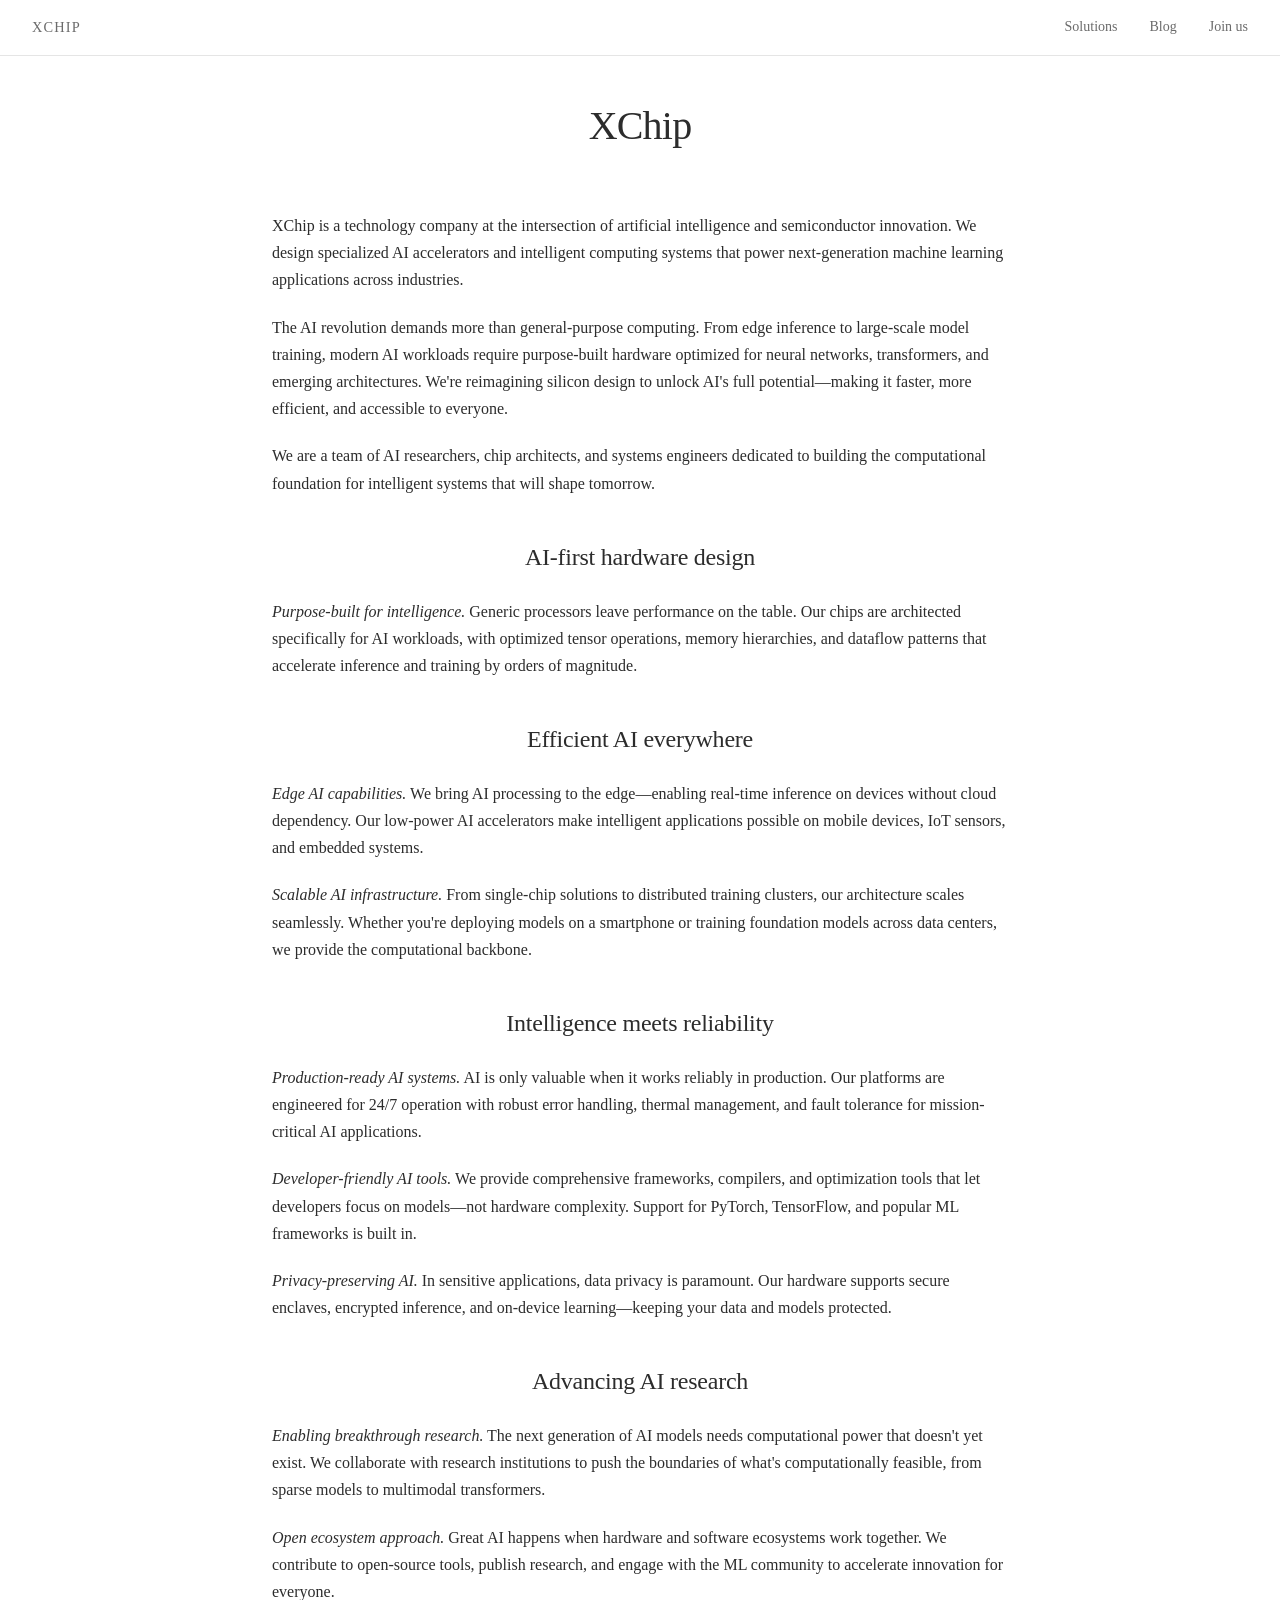
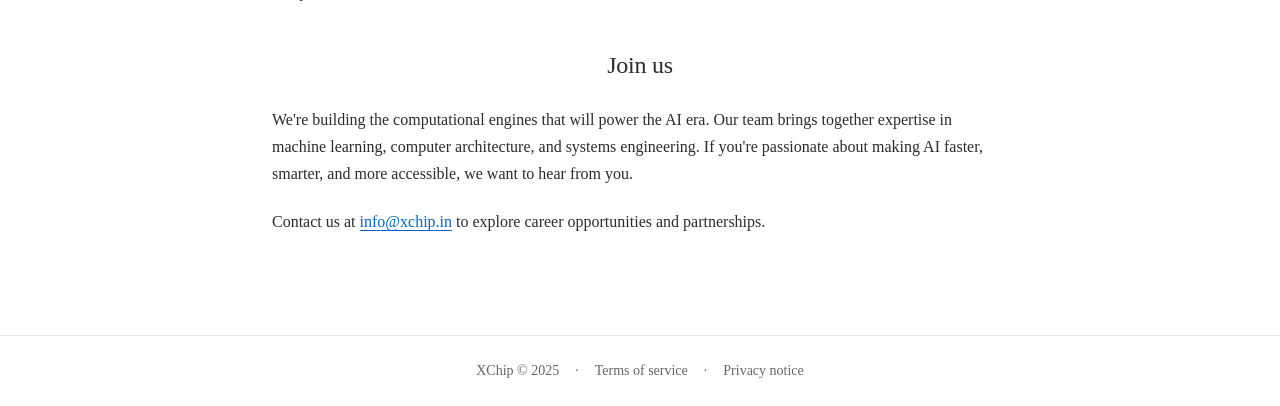
==== index.html @ 3e576efd "Updates" ====
<!DOCTYPE html><html lang="en" class="__variable_f367f3"><head><meta charSet="utf-8"/><meta name="viewport" content="width=device-width, initial-scale=1"/><link rel="preload" href="/_next/static/media/e4af272ccee01ff0-s.p.woff2" as="font" crossorigin="" type="font/woff2"/><link rel="stylesheet" href="/_next/static/css/0169ab15ce0c2f09.css" data-precedence="next"/><link rel="preload" as="script" fetchPriority="low" href="/_next/static/chunks/webpack-8b60b11d1abf1f64.js"/><script src="/_next/static/chunks/4bd1b696-d7266ff7e407fd8a.js" async=""></script><script src="/_next/static/chunks/517-1beb6971a9a32ac1.js" async=""></script><script src="/_next/static/chunks/main-app-de14f7221e1ef177.js" async=""></script><script src="/_next/static/chunks/396-d5df8aa06927ea95.js" async=""></script><script src="/_next/static/chunks/app/page-880019935201020e.js" async=""></script><meta name="next-size-adjust"/><title>XChip - Intelligent Solutions for Tomorrow</title><meta name="description" content="XChip is an artificial intelligence research and product company building intelligent solutions for tomorrow&#x27;s challenges."/><script src="/_next/static/chunks/polyfills-42372ed130431b0a.js" noModule=""></script></head><body class="__className_f367f3"><div id="wrapper"><header id="header"><div id="site-header" class="site-header"><div class="navbar-logo navbar-logo-home"><a href="/">XChip</a></div><div class="nav-group"><nav class="top-nav"><a href="/solutions">Solutions</a><a href="/blog">Blog</a><a href="/#join-us">Join us</a></nav><button id="menu-toggle" class="hamburger" aria-label="Open menu" aria-expanded="false" aria-controls="mobile-menu" type="button"><span></span><span></span><span></span></button></div></div><div id="mobile-menu" class="mobile-menu-overlay" aria-hidden="true" style="display:none"><div class="mobile-menu-header">XChip</div><button class="mobile-menu-close" aria-label="Close menu">✕</button><nav class="mobile-menu-nav" role="navigation" aria-label="Mobile"><a href="/">Home</a><a href="/solutions">Solutions</a><a href="/blog">Blog</a><a href="/#join-us">Join us</a></nav></div><div role="banner" class="logo-container"><a class="logo" href="/">XChip</a></div></header><main id="main" class="index content"><article class="content"><p>XChip is a technology company at the intersection of artificial intelligence and semiconductor innovation. We design specialized AI accelerators and intelligent computing systems that power next-generation machine learning applications across industries.</p><p>The AI revolution demands more than general-purpose computing. From edge inference to large-scale model training, modern AI workloads require purpose-built hardware optimized for neural networks, transformers, and emerging architectures. We&#x27;re reimagining silicon design to unlock AI&#x27;s full potential—making it faster, more efficient, and accessible to everyone.</p><p>We are a team of AI researchers, chip architects, and systems engineers dedicated to building the computational foundation for intelligent systems that will shape tomorrow.</p><h2 style="text-align:center">AI-first hardware design</h2><p><em>Purpose-built for intelligence.</em> Generic processors leave performance on the table. Our chips are architected specifically for AI workloads, with optimized tensor operations, memory hierarchies, and dataflow patterns that accelerate inference and training by orders of magnitude.</p><h2 style="text-align:center">Efficient AI everywhere</h2><p><em>Edge AI capabilities.</em> We bring AI processing to the edge—enabling real-time inference on devices without cloud dependency. Our low-power AI accelerators make intelligent applications possible on mobile devices, IoT sensors, and embedded systems.</p><p><em>Scalable AI infrastructure.</em> From single-chip solutions to distributed training clusters, our architecture scales seamlessly. Whether you&#x27;re deploying models on a smartphone or training foundation models across data centers, we provide the computational backbone.</p><h2 style="text-align:center">Intelligence meets reliability</h2><p><em>Production-ready AI systems.</em> AI is only valuable when it works reliably in production. Our platforms are engineered for 24/7 operation with robust error handling, thermal management, and fault tolerance for mission-critical AI applications.</p><p><em>Developer-friendly AI tools.</em> We provide comprehensive frameworks, compilers, and optimization tools that let developers focus on models—not hardware complexity. Support for PyTorch, TensorFlow, and popular ML frameworks is built in.</p><p><em>Privacy-preserving AI.</em> In sensitive applications, data privacy is paramount. Our hardware supports secure enclaves, encrypted inference, and on-device learning—keeping your data and models protected.</p><h2 style="text-align:center">Advancing AI research</h2><p><em>Enabling breakthrough research.</em> The next generation of AI models needs computational power that doesn&#x27;t yet exist. We collaborate with research institutions to push the boundaries of what&#x27;s computationally feasible, from sparse models to multimodal transformers.</p><p><em>Open ecosystem approach.</em> Great AI happens when hardware and software ecosystems work together. We contribute to open-source tools, publish research, and engage with the ML community to accelerate innovation for everyone.</p><h2 id="join-us" style="text-align:center">Join us</h2><p>We&#x27;re building the computational engines that will power the AI era. Our team brings together expertise in machine learning, computer architecture, and systems engineering. If you&#x27;re passionate about making AI faster, smarter, and more accessible, we want to hear from you.</p><p>Contact us at <a href="mailto:info@xchip.in">info@xchip.in</a> to explore career opportunities and partnerships.</p></article></main><footer id="footer"><div><span><a href="/">XChip</a> © 2025</span><span class="footer-separator" id="first-footer-separator">·</span><span><a href="/legal/terms">Terms of service</a></span><span class="footer-separator">·</span><span><a href="/legal/privacy">Privacy notice</a></span></div></footer></div><script src="/_next/static/chunks/webpack-8b60b11d1abf1f64.js" async=""></script><script>(self.__next_f=self.__next_f||[]).push([0])</script><script>self.__next_f.push([1,"3:\"$Sreact.fragment\"\n4:I[5244,[],\"\"]\n5:I[3866,[],\"\"]\n6:I[4719,[\"396\",\"static/chunks/396-d5df8aa06927ea95.js\",\"974\",\"static/chunks/app/page-880019935201020e.js\"],\"default\"]\n7:I[4839,[\"396\",\"static/chunks/396-d5df8aa06927ea95.js\",\"974\",\"static/chunks/app/page-880019935201020e.js\"],\"\"]\n8:I[6213,[],\"OutletBoundary\"]\na:I[6213,[],\"MetadataBoundary\"]\nc:I[6213,[],\"ViewportBoundary\"]\ne:I[4835,[],\"\"]\n1:HL[\"/_next/static/media/e4af272ccee01ff0-s.p.woff2\",\"font\",{\"crossOrigin\":\"\",\"type\":\"font/woff2\"}]\n2:HL[\"/_next/static/css/0169ab15ce0c2f09.css\",\"style\"]\n"])</script><script>self.__next_f.push([1,"0:{\"P\":null,\"b\":\"wY4yc4lm5beg7eEu3Srgb\",\"p\":\"\",\"c\":[\"\",\"\"],\"i\":false,\"f\":[[[\"\",{\"children\":[\"__PAGE__\",{}]},\"$undefined\",\"$undefined\",true],[\"\",[\"$\",\"$3\",\"c\",{\"children\":[[[\"$\",\"link\",\"0\",{\"rel\":\"stylesheet\",\"href\":\"/_next/static/css/0169ab15ce0c2f09.css\",\"precedence\":\"next\",\"crossOrigin\":\"$undefined\",\"nonce\":\"$undefined\"}]],[\"$\",\"html\",null,{\"lang\":\"en\",\"className\":\"__variable_f367f3\",\"children\":[\"$\",\"body\",null,{\"className\":\"__className_f367f3\",\"children\":[\"$\",\"$L4\",null,{\"parallelRouterKey\":\"children\",\"segmentPath\":[\"children\"],\"error\":\"$undefined\",\"errorStyles\":\"$undefined\",\"errorScripts\":\"$undefined\",\"template\":[\"$\",\"$L5\",null,{}],\"templateStyles\":\"$undefined\",\"templateScripts\":\"$undefined\",\"notFound\":[[\"$\",\"title\",null,{\"children\":\"404: This page could not be found.\"}],[\"$\",\"div\",null,{\"style\":{\"fontFamily\":\"system-ui,\\\"Segoe UI\\\",Roboto,Helvetica,Arial,sans-serif,\\\"Apple Color Emoji\\\",\\\"Segoe UI Emoji\\\"\",\"height\":\"100vh\",\"textAlign\":\"center\",\"display\":\"flex\",\"flexDirection\":\"column\",\"alignItems\":\"center\",\"justifyContent\":\"center\"},\"children\":[\"$\",\"div\",null,{\"children\":[[\"$\",\"style\",null,{\"dangerouslySetInnerHTML\":{\"__html\":\"body{color:#000;background:#fff;margin:0}.next-error-h1{border-right:1px solid rgba(0,0,0,.3)}@media (prefers-color-scheme:dark){body{color:#fff;background:#000}.next-error-h1{border-right:1px solid rgba(255,255,255,.3)}}\"}}],[\"$\",\"h1\",null,{\"className\":\"next-error-h1\",\"style\":{\"display\":\"inline-block\",\"margin\":\"0 20px 0 0\",\"padding\":\"0 23px 0 0\",\"fontSize\":24,\"fontWeight\":500,\"verticalAlign\":\"top\",\"lineHeight\":\"49px\"},\"children\":\"404\"}],[\"$\",\"div\",null,{\"style\":{\"display\":\"inline-block\"},\"children\":[\"$\",\"h2\",null,{\"style\":{\"fontSize\":14,\"fontWeight\":400,\"lineHeight\":\"49px\",\"margin\":0},\"children\":\"This page could not be found.\"}]}]]}]}]],\"notFoundStyles\":[]}]}]}]]}],{\"children\":[\"__PAGE__\",[\"$\",\"$3\",\"c\",{\"children\":[[\"$\",\"div\",null,{\"id\":\"wrapper\",\"children\":[[\"$\",\"$L6\",null,{}],[\"$\",\"main\",null,{\"id\":\"main\",\"className\":\"index content\",\"children\":[\"$\",\"article\",null,{\"className\":\"content\",\"children\":[[\"$\",\"p\",null,{\"children\":\"XChip is a technology company at the intersection of artificial intelligence and semiconductor innovation. We design specialized AI accelerators and intelligent computing systems that power next-generation machine learning applications across industries.\"}],[\"$\",\"p\",null,{\"children\":\"The AI revolution demands more than general-purpose computing. From edge inference to large-scale model training, modern AI workloads require purpose-built hardware optimized for neural networks, transformers, and emerging architectures. We're reimagining silicon design to unlock AI's full potential—making it faster, more efficient, and accessible to everyone.\"}],[\"$\",\"p\",null,{\"children\":\"We are a team of AI researchers, chip architects, and systems engineers dedicated to building the computational foundation for intelligent systems that will shape tomorrow.\"}],[\"$\",\"h2\",null,{\"style\":{\"textAlign\":\"center\"},\"children\":\"AI-first hardware design\"}],[\"$\",\"p\",null,{\"children\":[[\"$\",\"em\",null,{\"children\":\"Purpose-built for intelligence.\"}],\" Generic processors leave performance on the table. Our chips are architected specifically for AI workloads, with optimized tensor operations, memory hierarchies, and dataflow patterns that accelerate inference and training by orders of magnitude.\"]}],[\"$\",\"h2\",null,{\"style\":{\"textAlign\":\"center\"},\"children\":\"Efficient AI everywhere\"}],[\"$\",\"p\",null,{\"children\":[[\"$\",\"em\",null,{\"children\":\"Edge AI capabilities.\"}],\" We bring AI processing to the edge—enabling real-time inference on devices without cloud dependency. Our low-power AI accelerators make intelligent applications possible on mobile devices, IoT sensors, and embedded systems.\"]}],[\"$\",\"p\",null,{\"children\":[[\"$\",\"em\",null,{\"children\":\"Scalable AI infrastructure.\"}],\" From single-chip solutions to distributed training clusters, our architecture scales seamlessly. Whether you're deploying models on a smartphone or training foundation models across data centers, we provide the computational backbone.\"]}],[\"$\",\"h2\",null,{\"style\":{\"textAlign\":\"center\"},\"children\":\"Intelligence meets reliability\"}],[\"$\",\"p\",null,{\"children\":[[\"$\",\"em\",null,{\"children\":\"Production-ready AI systems.\"}],\" AI is only valuable when it works reliably in production. Our platforms are engineered for 24/7 operation with robust error handling, thermal management, and fault tolerance for mission-critical AI applications.\"]}],[\"$\",\"p\",null,{\"children\":[[\"$\",\"em\",null,{\"children\":\"Developer-friendly AI tools.\"}],\" We provide comprehensive frameworks, compilers, and optimization tools that let developers focus on models—not hardware complexity. Support for PyTorch, TensorFlow, and popular ML frameworks is built in.\"]}],[\"$\",\"p\",null,{\"children\":[[\"$\",\"em\",null,{\"children\":\"Privacy-preserving AI.\"}],\" In sensitive applications, data privacy is paramount. Our hardware supports secure enclaves, encrypted inference, and on-device learning—keeping your data and models protected.\"]}],[\"$\",\"h2\",null,{\"style\":{\"textAlign\":\"center\"},\"children\":\"Advancing AI research\"}],[\"$\",\"p\",null,{\"children\":[[\"$\",\"em\",null,{\"children\":\"Enabling breakthrough research.\"}],\" The next generation of AI models needs computational power that doesn't yet exist. We collaborate with research institutions to push the boundaries of what's computationally feasible, from sparse models to multimodal transformers.\"]}],[\"$\",\"p\",null,{\"children\":[[\"$\",\"em\",null,{\"children\":\"Open ecosystem approach.\"}],\" Great AI happens when hardware and software ecosystems work together. We contribute to open-source tools, publish research, and engage with the ML community to accelerate innovation for everyone.\"]}],[\"$\",\"h2\",null,{\"id\":\"join-us\",\"style\":{\"textAlign\":\"center\"},\"children\":\"Join us\"}],[\"$\",\"p\",null,{\"children\":\"We're building the computational engines that will power the AI era. Our team brings together expertise in machine learning, computer architecture, and systems engineering. If you're passionate about making AI faster, smarter, and more accessible, we want to hear from you.\"}],[\"$\",\"p\",null,{\"children\":[\"Contact us at \",[\"$\",\"a\",null,{\"href\":\"mailto:info@xchip.in\",\"children\":\"info@xchip.in\"}],\" to explore career opportunities and partnerships.\"]}]]}]}],[\"$\",\"footer\",null,{\"id\":\"footer\",\"children\":[\"$\",\"div\",null,{\"children\":[[\"$\",\"span\",null,{\"children\":[[\"$\",\"$L7\",null,{\"href\":\"/\",\"children\":\"XChip\"}],\" © 2025\"]}],[\"$\",\"span\",null,{\"className\":\"footer-separator\",\"id\":\"first-footer-separator\",\"children\":\"·\"}],[\"$\",\"span\",null,{\"children\":[\"$\",\"$L7\",null,{\"href\":\"/legal/terms\",\"children\":\"Terms of service\"}]}],[\"$\",\"span\",null,{\"className\":\"footer-separator\",\"children\":\"·\"}],[\"$\",\"span\",null,{\"children\":[\"$\",\"$L7\",null,{\"href\":\"/legal/privacy\",\"children\":\"Privacy notice\"}]}]]}]}]]}],null,[\"$\",\"$L8\",null,{\"children\":\"$L9\"}]]}],{},null]},null],[\"$\",\"$3\",\"h\",{\"children\":[null,[\"$\",\"$3\",\"U3rpVERUXqG5TT6wYBhMp\",{\"children\":[[\"$\",\"$La\",null,{\"children\":\"$Lb\"}],[\"$\",\"$Lc\",null,{\"children\":\"$Ld\"}],[\"$\",\"meta\",null,{\"name\":\"next-size-adjust\"}]]}]]}]]],\"m\":\"$undefined\",\"G\":[\"$e\",\"$undefined\"],\"s\":false,\"S\":true}\n"])</script><script>self.__next_f.push([1,"d:[[\"$\",\"meta\",\"0\",{\"name\":\"viewport\",\"content\":\"width=device-width, initial-scale=1\"}]]\nb:[[\"$\",\"meta\",\"0\",{\"charSet\":\"utf-8\"}],[\"$\",\"title\",\"1\",{\"children\":\"XChip - Intelligent Solutions for Tomorrow\"}],[\"$\",\"meta\",\"2\",{\"name\":\"description\",\"content\":\"XChip is an artificial intelligence research and product company building intelligent solutions for tomorrow's challenges.\"}]]\n"])</script><script>self.__next_f.push([1,"9:null\n"])</script></body></html>
---- _next/static/css/0169ab15ce0c2f09.css ----
@font-face{font-family:Inter;font-style:normal;font-weight:100 900;font-display:swap;src:url(/_next/static/media/ba9851c3c22cd980-s.woff2) format("woff2");unicode-range:u+0460-052f,u+1c80-1c8a,u+20b4,u+2de0-2dff,u+a640-a69f,u+fe2e-fe2f}@font-face{font-family:Inter;font-style:normal;font-weight:100 900;font-display:swap;src:url(/_next/static/media/21350d82a1f187e9-s.woff2) format("woff2");unicode-range:u+0301,u+0400-045f,u+0490-0491,u+04b0-04b1,u+2116}@font-face{font-family:Inter;font-style:normal;font-weight:100 900;font-display:swap;src:url(/_next/static/media/c5fe6dc8356a8c31-s.woff2) format("woff2");unicode-range:u+1f??}@font-face{font-family:Inter;font-style:normal;font-weight:100 900;font-display:swap;src:url(/_next/static/media/19cfc7226ec3afaa-s.woff2) format("woff2");unicode-range:u+0370-0377,u+037a-037f,u+0384-038a,u+038c,u+038e-03a1,u+03a3-03ff}@font-face{font-family:Inter;font-style:normal;font-weight:100 900;font-display:swap;src:url(/_next/static/media/df0a9ae256c0569c-s.woff2) format("woff2");unicode-range:u+0102-0103,u+0110-0111,u+0128-0129,u+0168-0169,u+01a0-01a1,u+01af-01b0,u+0300-0301,u+0303-0304,u+0308-0309,u+0323,u+0329,u+1ea0-1ef9,u+20ab}@font-face{font-family:Inter;font-style:normal;font-weight:100 900;font-display:swap;src:url(/_next/static/media/8e9860b6e62d6359-s.woff2) format("woff2");unicode-range:u+0100-02ba,u+02bd-02c5,u+02c7-02cc,u+02ce-02d7,u+02dd-02ff,u+0304,u+0308,u+0329,u+1d00-1dbf,u+1e00-1e9f,u+1ef2-1eff,u+2020,u+20a0-20ab,u+20ad-20c0,u+2113,u+2c60-2c7f,u+a720-a7ff}@font-face{font-family:Inter;font-style:normal;font-weight:100 900;font-display:swap;src:url(/_next/static/media/e4af272ccee01ff0-s.p.woff2) format("woff2");unicode-range:u+00??,u+0131,u+0152-0153,u+02bb-02bc,u+02c6,u+02da,u+02dc,u+0304,u+0308,u+0329,u+2000-206f,u+20ac,u+2122,u+2191,u+2193,u+2212,u+2215,u+feff,u+fffd}@font-face{font-family:Inter Fallback;src:local("Arial");ascent-override:90.49%;descent-override:22.56%;line-gap-override:0.00%;size-adjust:107.06%}.__className_f367f3{font-family:Inter,Inter Fallback;font-style:normal}.__variable_f367f3{--font-inter:"Inter","Inter Fallback"}*{box-sizing:border-box;margin:0;padding:0}nextjs-portal{display:none}html{font-size:16px;-webkit-font-smoothing:antialiased;-moz-osx-font-smoothing:grayscale}body{font-family:-apple-system,BlinkMacSystemFont,Inter,Segoe UI,Roboto,Helvetica Neue,sans-serif;line-height:1.6;color:#2c2c2c;background-color:#fff;font-weight:400}#wrapper{min-height:100vh;display:flex;flex-direction:column}#header{position:relative;z-index:100}.site-header{position:relative;display:flex;align-items:center;justify-content:space-between;padding:1rem 2rem;background-color:#fff;border-bottom:1px solid #e5e5e5;z-index:1000}.navbar-logo{font-weight:400;font-size:.9rem;letter-spacing:.08em;text-transform:uppercase}.navbar-logo a{color:#6b6b6b;text-decoration:none}.nav-group,.top-nav{display:flex;align-items:center;gap:2rem}.top-nav a{color:#6b6b6b;text-decoration:none;font-size:.875rem;transition:color .2s}.top-nav a:hover{color:#2c2c2c}.hamburger{display:none;flex-direction:column;gap:4px;background:none;border:none;cursor:pointer;padding:.5rem}.hamburger span{display:block;width:20px;height:2px;background-color:#6b6b6b;transition:all .3s}.mobile-menu-overlay{display:none;position:fixed;top:0;left:0;right:0;bottom:0;background-color:#fff;z-index:9999;overflow-y:auto}.mobile-menu-close{position:fixed;top:1rem;right:2rem;background:none;border:none;font-size:1.75rem;color:#6b6b6b;cursor:pointer;padding:0;line-height:1;transition:color .2s;z-index:10000}.mobile-menu-close:hover{color:#2c2c2c}.mobile-menu-header{position:fixed;top:1rem;left:2rem;font-size:.9rem;font-weight:400;letter-spacing:.08em;text-transform:uppercase;color:#6b6b6b;z-index:10000}.mobile-menu-nav{padding:4rem 2rem;display:flex;flex-direction:column;gap:1.5rem;align-items:center;justify-content:center;min-height:100vh}.mobile-menu-nav a{color:#6b6b6b;text-decoration:none;font-size:1.125rem;font-weight:400;transition:color .2s}.mobile-menu-nav a:hover{color:#2c2c2c}.logo-container{padding:3rem 2rem 2rem;text-align:center}.logo{font-size:2.5rem;font-weight:300;color:#2c2c2c;text-decoration:none;line-height:1.1;display:inline-block;letter-spacing:-.02em}#main{flex:1 1;max-width:800px;margin:0 auto;padding:2rem;width:100%}.content{font-size:1rem;line-height:1.7}.content h2,.content p{margin-bottom:1.25rem}.content h2{margin-top:2.5rem;font-size:1.5rem;font-weight:400;color:#2c2c2c;letter-spacing:-.01em}.content em{font-style:italic;font-weight:500}.content a{color:#06c;text-decoration:none;border-bottom:1px solid #06c;transition:opacity .2s}.content a:hover{opacity:.7}#footer{border-top:1px solid #e5e5e5;padding:1.5rem;text-align:center;margin-top:3rem}#footer div{display:flex;justify-content:center;align-items:center;flex-wrap:wrap;gap:.5rem;font-size:.875rem;color:#666}#footer a{color:#666;text-decoration:none;transition:color .2s}#footer a:hover{color:#2c2c2c}.footer-separator{margin:0 .5rem}.list{max-width:900px}.blog-page-title{font-size:2.5rem;font-weight:300;margin-bottom:1rem;color:#2c2c2c;letter-spacing:-.02em}.post-group{margin-top:3rem}.post-group ul{list-style:none;padding:0;margin:0}.post-group li{border-bottom:1px solid #e5e5e5}.post-item-link{display:flex;align-items:center;gap:2rem;padding:1.5rem 0;text-decoration:none;color:#2c2c2c;transition:opacity .2s}.post-item-link:hover{opacity:.6}.desktop-time{font-size:.875rem;color:#6b6b6b;min-width:80px;flex-shrink:0}.mobile-time{display:none}.post-info{flex:1 1}.post-title{font-size:1.25rem;font-weight:500;margin-bottom:.5rem;color:#2c2c2c}.author-date-wrapper{display:flex;align-items:center;gap:1rem}.author{font-size:.875rem;color:#6b6b6b}.blog-post h1{font-size:2.5rem;font-weight:300;margin-bottom:1rem;color:#2c2c2c;letter-spacing:-.02em}.post-meta{display:flex;align-items:center;gap:.5rem;margin-bottom:2rem;font-size:.875rem}.post-meta,.post-meta .separator{color:#6b6b6b}.post-content{margin-top:2rem}.page-title{font-size:2.5rem;font-weight:300;margin-bottom:1rem;color:#2c2c2c;letter-spacing:-.02em}.page-subtitle{font-size:1.125rem;color:#6b6b6b;margin-bottom:2rem}.content ul{margin:1rem 0 2rem 1.5rem;line-height:1.8}.content li{margin-bottom:.5rem;color:#2c2c2c}.content h3{font-size:1.25rem;font-weight:500;margin-bottom:.75rem;color:#2c2c2c}@media (max-width:768px){.top-nav{display:none}.hamburger{display:flex}.logo{font-size:2rem}.logo-container{padding:2.5rem 1.5rem 1.5rem}#main{padding:1.5rem}.content{font-size:.95rem}.content h2{font-size:1.35rem;margin-top:2rem}#footer div{flex-direction:column;gap:.75rem}.footer-separator{display:none}.blog-page-title{font-size:2rem}.post-item-link{flex-direction:column;align-items:flex-start;gap:.75rem}.desktop-time{display:none}.mobile-time{display:block;font-size:.875rem;color:#6b6b6b}.post-title{font-size:1.125rem}.author-date-wrapper{flex-direction:column;align-items:flex-start;gap:.25rem}}@media (max-width:480px){.site-header{padding:1rem 1.5rem}.navbar-spacer{display:none}.logo{font-size:1.5rem}}
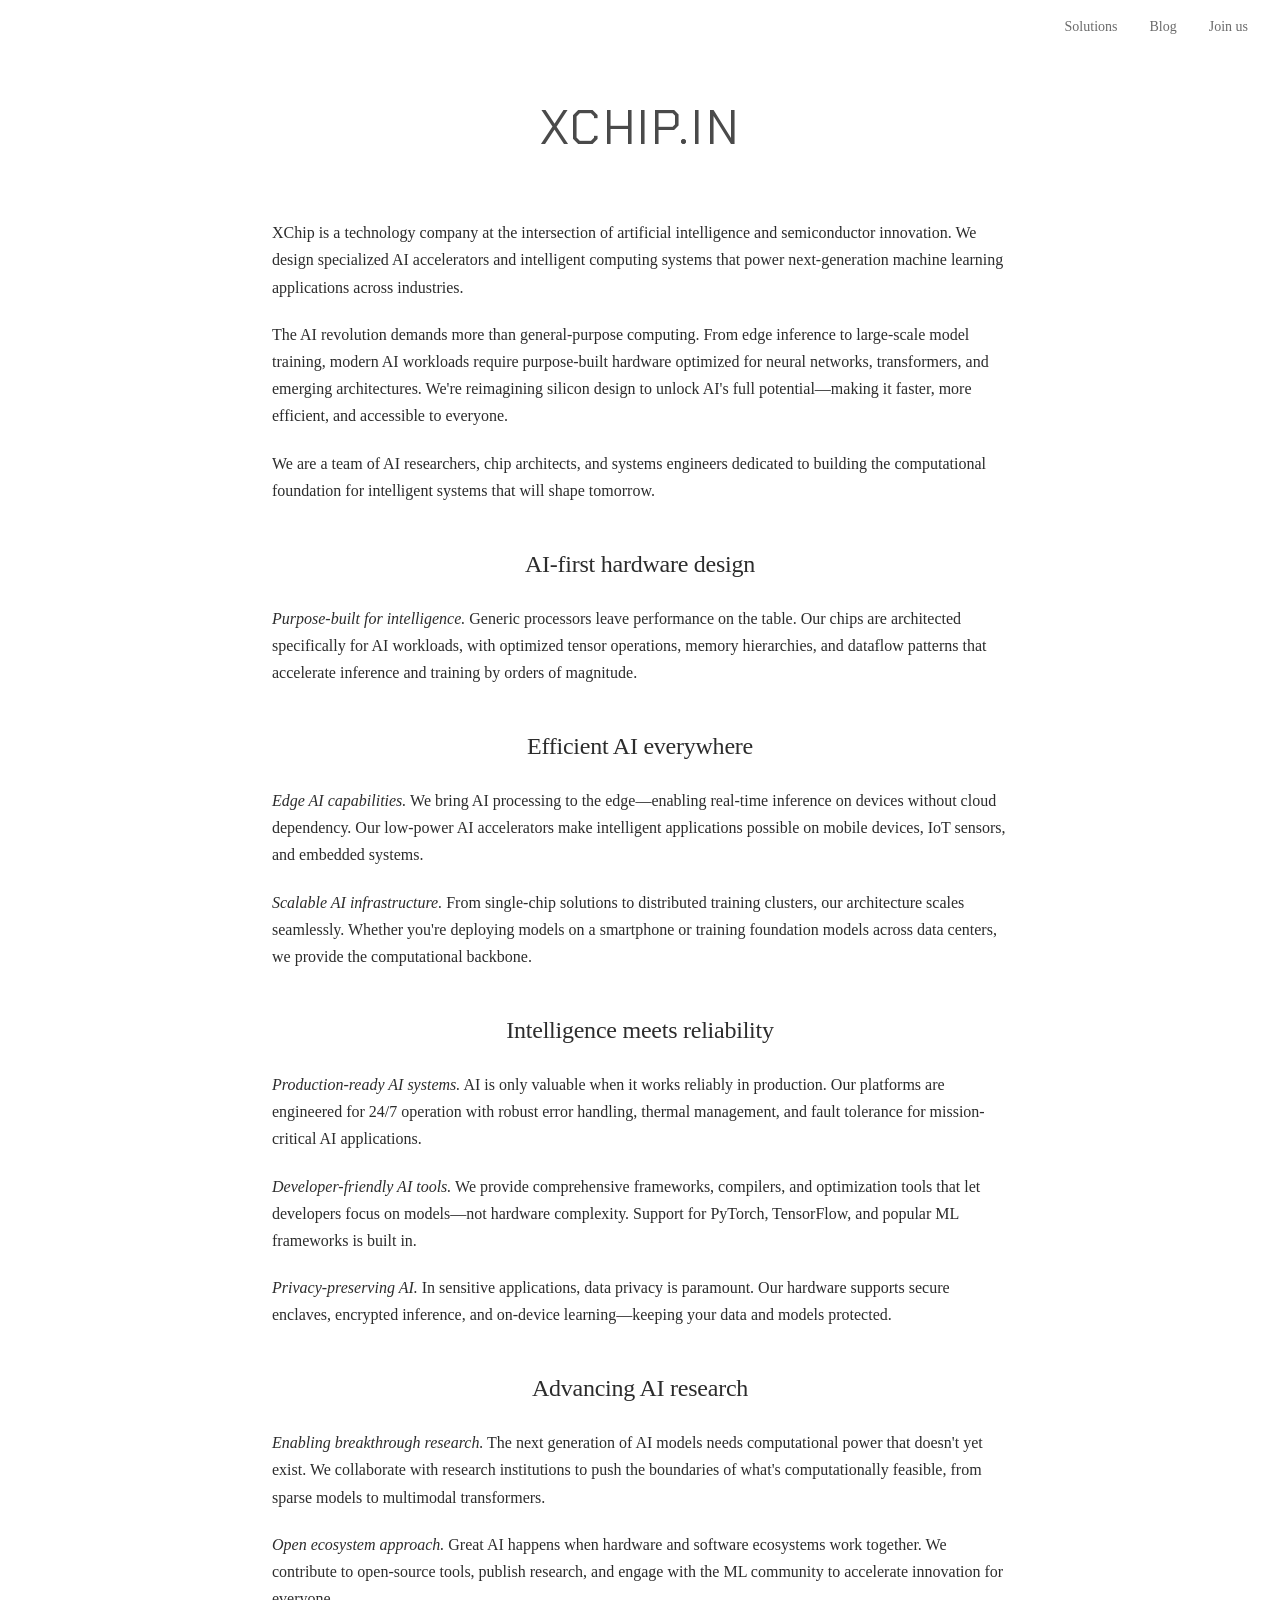
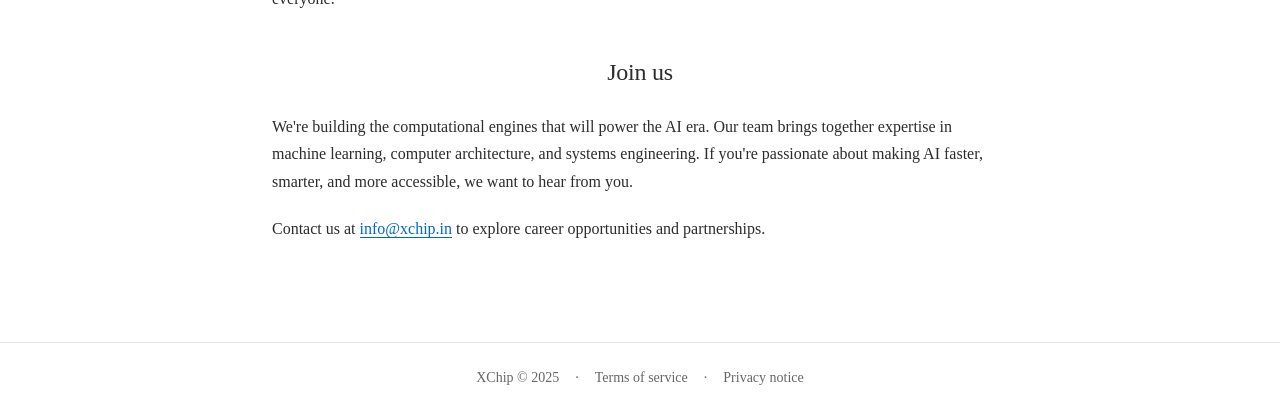
==== commit f96053c7: "Updates" ====
--- a/index.html
+++ b/index.html
@@ -1 +1 @@
-<!DOCTYPE html><html lang="en" class="__variable_f367f3"><head><meta charSet="utf-8"/><meta name="viewport" content="width=device-width, initial-scale=1"/><link rel="preload" href="/_next/static/media/e4af272ccee01ff0-s.p.woff2" as="font" crossorigin="" type="font/woff2"/><link rel="stylesheet" href="/_next/static/css/0169ab15ce0c2f09.css" data-precedence="next"/><link rel="preload" as="script" fetchPriority="low" href="/_next/static/chunks/webpack-8b60b11d1abf1f64.js"/><script src="/_next/static/chunks/4bd1b696-d7266ff7e407fd8a.js" async=""></script><script src="/_next/static/chunks/517-1beb6971a9a32ac1.js" async=""></script><script src="/_next/static/chunks/main-app-de14f7221e1ef177.js" async=""></script><script src="/_next/static/chunks/396-d5df8aa06927ea95.js" async=""></script><script src="/_next/static/chunks/app/page-880019935201020e.js" async=""></script><meta name="next-size-adjust"/><title>XChip - Intelligent Solutions for Tomorrow</title><meta name="description" content="XChip is an artificial intelligence research and product company building intelligent solutions for tomorrow&#x27;s challenges."/><script src="/_next/static/chunks/polyfills-42372ed130431b0a.js" noModule=""></script></head><body class="__className_f367f3"><div id="wrapper"><header id="header"><div id="site-header" class="site-header"><div class="navbar-logo navbar-logo-home"><a href="/">XChip</a></div><div class="nav-group"><nav class="top-nav"><a href="/solutions">Solutions</a><a href="/blog">Blog</a><a href="/#join-us">Join us</a></nav><button id="menu-toggle" class="hamburger" aria-label="Open menu" aria-expanded="false" aria-controls="mobile-menu" type="button"><span></span><span></span><span></span></button></div></div><div id="mobile-menu" class="mobile-menu-overlay" aria-hidden="true" style="display:none"><div class="mobile-menu-header">XChip</div><button class="mobile-menu-close" aria-label="Close menu">✕</button><nav class="mobile-menu-nav" role="navigation" aria-label="Mobile"><a href="/">Home</a><a href="/solutions">Solutions</a><a href="/blog">Blog</a><a href="/#join-us">Join us</a></nav></div><div role="banner" class="logo-container"><a class="logo" href="/">XChip</a></div></header><main id="main" class="index content"><article class="content"><p>XChip is a technology company at the intersection of artificial intelligence and semiconductor innovation. We design specialized AI accelerators and intelligent computing systems that power next-generation machine learning applications across industries.</p><p>The AI revolution demands more than general-purpose computing. From edge inference to large-scale model training, modern AI workloads require purpose-built hardware optimized for neural networks, transformers, and emerging architectures. We&#x27;re reimagining silicon design to unlock AI&#x27;s full potential—making it faster, more efficient, and accessible to everyone.</p><p>We are a team of AI researchers, chip architects, and systems engineers dedicated to building the computational foundation for intelligent systems that will shape tomorrow.</p><h2 style="text-align:center">AI-first hardware design</h2><p><em>Purpose-built for intelligence.</em> Generic processors leave performance on the table. Our chips are architected specifically for AI workloads, with optimized tensor operations, memory hierarchies, and dataflow patterns that accelerate inference and training by orders of magnitude.</p><h2 style="text-align:center">Efficient AI everywhere</h2><p><em>Edge AI capabilities.</em> We bring AI processing to the edge—enabling real-time inference on devices without cloud dependency. Our low-power AI accelerators make intelligent applications possible on mobile devices, IoT sensors, and embedded systems.</p><p><em>Scalable AI infrastructure.</em> From single-chip solutions to distributed training clusters, our architecture scales seamlessly. Whether you&#x27;re deploying models on a smartphone or training foundation models across data centers, we provide the computational backbone.</p><h2 style="text-align:center">Intelligence meets reliability</h2><p><em>Production-ready AI systems.</em> AI is only valuable when it works reliably in production. Our platforms are engineered for 24/7 operation with robust error handling, thermal management, and fault tolerance for mission-critical AI applications.</p><p><em>Developer-friendly AI tools.</em> We provide comprehensive frameworks, compilers, and optimization tools that let developers focus on models—not hardware complexity. Support for PyTorch, TensorFlow, and popular ML frameworks is built in.</p><p><em>Privacy-preserving AI.</em> In sensitive applications, data privacy is paramount. Our hardware supports secure enclaves, encrypted inference, and on-device learning—keeping your data and models protected.</p><h2 style="text-align:center">Advancing AI research</h2><p><em>Enabling breakthrough research.</em> The next generation of AI models needs computational power that doesn&#x27;t yet exist. We collaborate with research institutions to push the boundaries of what&#x27;s computationally feasible, from sparse models to multimodal transformers.</p><p><em>Open ecosystem approach.</em> Great AI happens when hardware and software ecosystems work together. We contribute to open-source tools, publish research, and engage with the ML community to accelerate innovation for everyone.</p><h2 id="join-us" style="text-align:center">Join us</h2><p>We&#x27;re building the computational engines that will power the AI era. Our team brings together expertise in machine learning, computer architecture, and systems engineering. If you&#x27;re passionate about making AI faster, smarter, and more accessible, we want to hear from you.</p><p>Contact us at <a href="mailto:info@xchip.in">info@xchip.in</a> to explore career opportunities and partnerships.</p></article></main><footer id="footer"><div><span><a href="/">XChip</a> © 2025</span><span class="footer-separator" id="first-footer-separator">·</span><span><a href="/legal/terms">Terms of service</a></span><span class="footer-separator">·</span><span><a href="/legal/privacy">Privacy notice</a></span></div></footer></div><script src="/_next/static/chunks/webpack-8b60b11d1abf1f64.js" async=""></script><script>(self.__next_f=self.__next_f||[]).push([0])</script><script>self.__next_f.push([1,"3:\"$Sreact.fragment\"\n4:I[5244,[],\"\"]\n5:I[3866,[],\"\"]\n6:I[4719,[\"396\",\"static/chunks/396-d5df8aa06927ea95.js\",\"974\",\"static/chunks/app/page-880019935201020e.js\"],\"default\"]\n7:I[4839,[\"396\",\"static/chunks/396-d5df8aa06927ea95.js\",\"974\",\"static/chunks/app/page-880019935201020e.js\"],\"\"]\n8:I[6213,[],\"OutletBoundary\"]\na:I[6213,[],\"MetadataBoundary\"]\nc:I[6213,[],\"ViewportBoundary\"]\ne:I[4835,[],\"\"]\n1:HL[\"/_next/static/media/e4af272ccee01ff0-s.p.woff2\",\"font\",{\"crossOrigin\":\"\",\"type\":\"font/woff2\"}]\n2:HL[\"/_next/static/css/0169ab15ce0c2f09.css\",\"style\"]\n"])</script><script>self.__next_f.push([1,"0:{\"P\":null,\"b\":\"wY4yc4lm5beg7eEu3Srgb\",\"p\":\"\",\"c\":[\"\",\"\"],\"i\":false,\"f\":[[[\"\",{\"children\":[\"__PAGE__\",{}]},\"$undefined\",\"$undefined\",true],[\"\",[\"$\",\"$3\",\"c\",{\"children\":[[[\"$\",\"link\",\"0\",{\"rel\":\"stylesheet\",\"href\":\"/_next/static/css/0169ab15ce0c2f09.css\",\"precedence\":\"next\",\"crossOrigin\":\"$undefined\",\"nonce\":\"$undefined\"}]],[\"$\",\"html\",null,{\"lang\":\"en\",\"className\":\"__variable_f367f3\",\"children\":[\"$\",\"body\",null,{\"className\":\"__className_f367f3\",\"children\":[\"$\",\"$L4\",null,{\"parallelRouterKey\":\"children\",\"segmentPath\":[\"children\"],\"error\":\"$undefined\",\"errorStyles\":\"$undefined\",\"errorScripts\":\"$undefined\",\"template\":[\"$\",\"$L5\",null,{}],\"templateStyles\":\"$undefined\",\"templateScripts\":\"$undefined\",\"notFound\":[[\"$\",\"title\",null,{\"children\":\"404: This page could not be found.\"}],[\"$\",\"div\",null,{\"style\":{\"fontFamily\":\"system-ui,\\\"Segoe UI\\\",Roboto,Helvetica,Arial,sans-serif,\\\"Apple Color Emoji\\\",\\\"Segoe UI Emoji\\\"\",\"height\":\"100vh\",\"textAlign\":\"center\",\"display\":\"flex\",\"flexDirection\":\"column\",\"alignItems\":\"center\",\"justifyContent\":\"center\"},\"children\":[\"$\",\"div\",null,{\"children\":[[\"$\",\"style\",null,{\"dangerouslySetInnerHTML\":{\"__html\":\"body{color:#000;background:#fff;margin:0}.next-error-h1{border-right:1px solid rgba(0,0,0,.3)}@media (prefers-color-scheme:dark){body{color:#fff;background:#000}.next-error-h1{border-right:1px solid rgba(255,255,255,.3)}}\"}}],[\"$\",\"h1\",null,{\"className\":\"next-error-h1\",\"style\":{\"display\":\"inline-block\",\"margin\":\"0 20px 0 0\",\"padding\":\"0 23px 0 0\",\"fontSize\":24,\"fontWeight\":500,\"verticalAlign\":\"top\",\"lineHeight\":\"49px\"},\"children\":\"404\"}],[\"$\",\"div\",null,{\"style\":{\"display\":\"inline-block\"},\"children\":[\"$\",\"h2\",null,{\"style\":{\"fontSize\":14,\"fontWeight\":400,\"lineHeight\":\"49px\",\"margin\":0},\"children\":\"This page could not be found.\"}]}]]}]}]],\"notFoundStyles\":[]}]}]}]]}],{\"children\":[\"__PAGE__\",[\"$\",\"$3\",\"c\",{\"children\":[[\"$\",\"div\",null,{\"id\":\"wrapper\",\"children\":[[\"$\",\"$L6\",null,{}],[\"$\",\"main\",null,{\"id\":\"main\",\"className\":\"index content\",\"children\":[\"$\",\"article\",null,{\"className\":\"content\",\"children\":[[\"$\",\"p\",null,{\"children\":\"XChip is a technology company at the intersection of artificial intelligence and semiconductor innovation. We design specialized AI accelerators and intelligent computing systems that power next-generation machine learning applications across industries.\"}],[\"$\",\"p\",null,{\"children\":\"The AI revolution demands more than general-purpose computing. From edge inference to large-scale model training, modern AI workloads require purpose-built hardware optimized for neural networks, transformers, and emerging architectures. We're reimagining silicon design to unlock AI's full potential—making it faster, more efficient, and accessible to everyone.\"}],[\"$\",\"p\",null,{\"children\":\"We are a team of AI researchers, chip architects, and systems engineers dedicated to building the computational foundation for intelligent systems that will shape tomorrow.\"}],[\"$\",\"h2\",null,{\"style\":{\"textAlign\":\"center\"},\"children\":\"AI-first hardware design\"}],[\"$\",\"p\",null,{\"children\":[[\"$\",\"em\",null,{\"children\":\"Purpose-built for intelligence.\"}],\" Generic processors leave performance on the table. Our chips are architected specifically for AI workloads, with optimized tensor operations, memory hierarchies, and dataflow patterns that accelerate inference and training by orders of magnitude.\"]}],[\"$\",\"h2\",null,{\"style\":{\"textAlign\":\"center\"},\"children\":\"Efficient AI everywhere\"}],[\"$\",\"p\",null,{\"children\":[[\"$\",\"em\",null,{\"children\":\"Edge AI capabilities.\"}],\" We bring AI processing to the edge—enabling real-time inference on devices without cloud dependency. Our low-power AI accelerators make intelligent applications possible on mobile devices, IoT sensors, and embedded systems.\"]}],[\"$\",\"p\",null,{\"children\":[[\"$\",\"em\",null,{\"children\":\"Scalable AI infrastructure.\"}],\" From single-chip solutions to distributed training clusters, our architecture scales seamlessly. Whether you're deploying models on a smartphone or training foundation models across data centers, we provide the computational backbone.\"]}],[\"$\",\"h2\",null,{\"style\":{\"textAlign\":\"center\"},\"children\":\"Intelligence meets reliability\"}],[\"$\",\"p\",null,{\"children\":[[\"$\",\"em\",null,{\"children\":\"Production-ready AI systems.\"}],\" AI is only valuable when it works reliably in production. Our platforms are engineered for 24/7 operation with robust error handling, thermal management, and fault tolerance for mission-critical AI applications.\"]}],[\"$\",\"p\",null,{\"children\":[[\"$\",\"em\",null,{\"children\":\"Developer-friendly AI tools.\"}],\" We provide comprehensive frameworks, compilers, and optimization tools that let developers focus on models—not hardware complexity. Support for PyTorch, TensorFlow, and popular ML frameworks is built in.\"]}],[\"$\",\"p\",null,{\"children\":[[\"$\",\"em\",null,{\"children\":\"Privacy-preserving AI.\"}],\" In sensitive applications, data privacy is paramount. Our hardware supports secure enclaves, encrypted inference, and on-device learning—keeping your data and models protected.\"]}],[\"$\",\"h2\",null,{\"style\":{\"textAlign\":\"center\"},\"children\":\"Advancing AI research\"}],[\"$\",\"p\",null,{\"children\":[[\"$\",\"em\",null,{\"children\":\"Enabling breakthrough research.\"}],\" The next generation of AI models needs computational power that doesn't yet exist. We collaborate with research institutions to push the boundaries of what's computationally feasible, from sparse models to multimodal transformers.\"]}],[\"$\",\"p\",null,{\"children\":[[\"$\",\"em\",null,{\"children\":\"Open ecosystem approach.\"}],\" Great AI happens when hardware and software ecosystems work together. We contribute to open-source tools, publish research, and engage with the ML community to accelerate innovation for everyone.\"]}],[\"$\",\"h2\",null,{\"id\":\"join-us\",\"style\":{\"textAlign\":\"center\"},\"children\":\"Join us\"}],[\"$\",\"p\",null,{\"children\":\"We're building the computational engines that will power the AI era. Our team brings together expertise in machine learning, computer architecture, and systems engineering. If you're passionate about making AI faster, smarter, and more accessible, we want to hear from you.\"}],[\"$\",\"p\",null,{\"children\":[\"Contact us at \",[\"$\",\"a\",null,{\"href\":\"mailto:info@xchip.in\",\"children\":\"info@xchip.in\"}],\" to explore career opportunities and partnerships.\"]}]]}]}],[\"$\",\"footer\",null,{\"id\":\"footer\",\"children\":[\"$\",\"div\",null,{\"children\":[[\"$\",\"span\",null,{\"children\":[[\"$\",\"$L7\",null,{\"href\":\"/\",\"children\":\"XChip\"}],\" © 2025\"]}],[\"$\",\"span\",null,{\"className\":\"footer-separator\",\"id\":\"first-footer-separator\",\"children\":\"·\"}],[\"$\",\"span\",null,{\"children\":[\"$\",\"$L7\",null,{\"href\":\"/legal/terms\",\"children\":\"Terms of service\"}]}],[\"$\",\"span\",null,{\"className\":\"footer-separator\",\"children\":\"·\"}],[\"$\",\"span\",null,{\"children\":[\"$\",\"$L7\",null,{\"href\":\"/legal/privacy\",\"children\":\"Privacy notice\"}]}]]}]}]]}],null,[\"$\",\"$L8\",null,{\"children\":\"$L9\"}]]}],{},null]},null],[\"$\",\"$3\",\"h\",{\"children\":[null,[\"$\",\"$3\",\"U3rpVERUXqG5TT6wYBhMp\",{\"children\":[[\"$\",\"$La\",null,{\"children\":\"$Lb\"}],[\"$\",\"$Lc\",null,{\"children\":\"$Ld\"}],[\"$\",\"meta\",null,{\"name\":\"next-size-adjust\"}]]}]]}]]],\"m\":\"$undefined\",\"G\":[\"$e\",\"$undefined\"],\"s\":false,\"S\":true}\n"])</script><script>self.__next_f.push([1,"d:[[\"$\",\"meta\",\"0\",{\"name\":\"viewport\",\"content\":\"width=device-width, initial-scale=1\"}]]\nb:[[\"$\",\"meta\",\"0\",{\"charSet\":\"utf-8\"}],[\"$\",\"title\",\"1\",{\"children\":\"XChip - Intelligent Solutions for Tomorrow\"}],[\"$\",\"meta\",\"2\",{\"name\":\"description\",\"content\":\"XChip is an artificial intelligence research and product company building intelligent solutions for tomorrow's challenges.\"}]]\n"])</script><script>self.__next_f.push([1,"9:null\n"])</script></body></html>+<!DOCTYPE html><html lang="en" class="__variable_f367f3 __variable_a4a9df"><head><meta charSet="utf-8"/><meta name="viewport" content="width=device-width, initial-scale=1"/><link rel="preload" href="/_next/static/media/4c7c43bdd7a35c63-s.p.woff2" as="font" crossorigin="" type="font/woff2"/><link rel="preload" href="/_next/static/media/e4af272ccee01ff0-s.p.woff2" as="font" crossorigin="" type="font/woff2"/><link rel="preload" href="/_next/static/media/e6fd32ec5acdd27d-s.p.woff2" as="font" crossorigin="" type="font/woff2"/><link rel="stylesheet" href="/_next/static/css/278795f093cd323a.css" data-precedence="next"/><link rel="preload" as="script" fetchPriority="low" href="/_next/static/chunks/webpack-70d385ae7a770901.js"/><script src="/_next/static/chunks/4bd1b696-d7266ff7e407fd8a.js" async=""></script><script src="/_next/static/chunks/517-1beb6971a9a32ac1.js" async=""></script><script src="/_next/static/chunks/main-app-de14f7221e1ef177.js" async=""></script><script src="/_next/static/chunks/396-d5df8aa06927ea95.js" async=""></script><script src="/_next/static/chunks/app/page-f163b87bfa08faff.js" async=""></script><meta name="next-size-adjust"/><title>XCHIP.IN - Intelligent Solutions for Tomorrow</title><meta name="description" content="XCHIP.IN is an artificial intelligence research and product company building intelligent solutions for tomorrow&#x27;s challenges."/><link rel="icon" href="https://public.xchip.in/logo/logo-100.png"/><script src="/_next/static/chunks/polyfills-42372ed130431b0a.js" noModule=""></script></head><body class="__className_f367f3"><div id="wrapper"><header id="header"><div id="site-header" class="site-header" style="justify-content:flex-end"><div class="nav-group"><nav class="top-nav"><a href="/solutions">Solutions</a><a href="/blog">Blog</a><a href="/#join-us">Join us</a></nav><button id="menu-toggle" class="hamburger" aria-label="Open menu" aria-expanded="false" aria-controls="mobile-menu" type="button"><span></span><span></span><span></span></button></div></div><div id="mobile-menu" class="mobile-menu-overlay" aria-hidden="true" style="display:none"><div class="mobile-menu-header">XCHIP.IN</div><button class="mobile-menu-close" aria-label="Close menu">✕</button><nav class="mobile-menu-nav" role="navigation" aria-label="Mobile"><a href="/">Home</a><a href="/solutions">Solutions</a><a href="/blog">Blog</a><a href="/#join-us">Join us</a></nav></div><div role="banner" class="logo-container"><a class="logo" href="/">XCHIP.IN</a></div></header><main id="main" class="index content"><article class="content"><p>XChip is a technology company at the intersection of artificial intelligence and semiconductor innovation. We design specialized AI accelerators and intelligent computing systems that power next-generation machine learning applications across industries.</p><p>The AI revolution demands more than general-purpose computing. From edge inference to large-scale model training, modern AI workloads require purpose-built hardware optimized for neural networks, transformers, and emerging architectures. We&#x27;re reimagining silicon design to unlock AI&#x27;s full potential—making it faster, more efficient, and accessible to everyone.</p><p>We are a team of AI researchers, chip architects, and systems engineers dedicated to building the computational foundation for intelligent systems that will shape tomorrow.</p><h2 style="text-align:center">AI-first hardware design</h2><p><em>Purpose-built for intelligence.</em> Generic processors leave performance on the table. Our chips are architected specifically for AI workloads, with optimized tensor operations, memory hierarchies, and dataflow patterns that accelerate inference and training by orders of magnitude.</p><h2 style="text-align:center">Efficient AI everywhere</h2><p><em>Edge AI capabilities.</em> We bring AI processing to the edge—enabling real-time inference on devices without cloud dependency. Our low-power AI accelerators make intelligent applications possible on mobile devices, IoT sensors, and embedded systems.</p><p><em>Scalable AI infrastructure.</em> From single-chip solutions to distributed training clusters, our architecture scales seamlessly. Whether you&#x27;re deploying models on a smartphone or training foundation models across data centers, we provide the computational backbone.</p><h2 style="text-align:center">Intelligence meets reliability</h2><p><em>Production-ready AI systems.</em> AI is only valuable when it works reliably in production. Our platforms are engineered for 24/7 operation with robust error handling, thermal management, and fault tolerance for mission-critical AI applications.</p><p><em>Developer-friendly AI tools.</em> We provide comprehensive frameworks, compilers, and optimization tools that let developers focus on models—not hardware complexity. Support for PyTorch, TensorFlow, and popular ML frameworks is built in.</p><p><em>Privacy-preserving AI.</em> In sensitive applications, data privacy is paramount. Our hardware supports secure enclaves, encrypted inference, and on-device learning—keeping your data and models protected.</p><h2 style="text-align:center">Advancing AI research</h2><p><em>Enabling breakthrough research.</em> The next generation of AI models needs computational power that doesn&#x27;t yet exist. We collaborate with research institutions to push the boundaries of what&#x27;s computationally feasible, from sparse models to multimodal transformers.</p><p><em>Open ecosystem approach.</em> Great AI happens when hardware and software ecosystems work together. We contribute to open-source tools, publish research, and engage with the ML community to accelerate innovation for everyone.</p><h2 id="join-us" style="text-align:center">Join us</h2><p>We&#x27;re building the computational engines that will power the AI era. Our team brings together expertise in machine learning, computer architecture, and systems engineering. If you&#x27;re passionate about making AI faster, smarter, and more accessible, we want to hear from you.</p><p>Contact us at <a href="mailto:info@xchip.in">info@xchip.in</a> to explore career opportunities and partnerships.</p></article></main><footer id="footer"><div><span><a href="/">XChip</a> © 2025</span><span class="footer-separator" id="first-footer-separator">·</span><span><a href="/legal/terms">Terms of service</a></span><span class="footer-separator">·</span><span><a href="/legal/privacy">Privacy notice</a></span></div></footer></div><script src="/_next/static/chunks/webpack-70d385ae7a770901.js" async=""></script><script>(self.__next_f=self.__next_f||[]).push([0])</script><script>self.__next_f.push([1,"5:\"$Sreact.fragment\"\n6:I[5244,[],\"\"]\n7:I[3866,[],\"\"]\n8:I[4719,[\"396\",\"static/chunks/396-d5df8aa06927ea95.js\",\"974\",\"static/chunks/app/page-f163b87bfa08faff.js\"],\"default\"]\n9:I[4839,[\"396\",\"static/chunks/396-d5df8aa06927ea95.js\",\"974\",\"static/chunks/app/page-f163b87bfa08faff.js\"],\"\"]\na:I[6213,[],\"OutletBoundary\"]\nc:I[6213,[],\"MetadataBoundary\"]\ne:I[6213,[],\"ViewportBoundary\"]\n10:I[4835,[],\"\"]\n1:HL[\"/_next/static/media/4c7c43bdd7a35c63-s.p.woff2\",\"font\",{\"crossOrigin\":\"\",\"type\":\"font/woff2\"}]\n2:HL[\"/_next/static/media/e4af272ccee01ff0-s.p.woff2\",\"font\",{\"crossOrigin\":\"\",\"type\":\"font/woff2\"}]\n3:HL[\"/_next/static/media/e6fd32ec5acdd27d-s.p.woff2\",\"font\",{\"crossOrigin\":\"\",\"type\":\"font/woff2\"}]\n4:HL[\"/_next/static/css/278795f093cd323a.css\",\"style\"]\n"])</script><script>self.__next_f.push([1,"0:{\"P\":null,\"b\":\"0LRyx-UeCXbUvdEQqCyur\",\"p\":\"\",\"c\":[\"\",\"\"],\"i\":false,\"f\":[[[\"\",{\"children\":[\"__PAGE__\",{}]},\"$undefined\",\"$undefined\",true],[\"\",[\"$\",\"$5\",\"c\",{\"children\":[[[\"$\",\"link\",\"0\",{\"rel\":\"stylesheet\",\"href\":\"/_next/static/css/278795f093cd323a.css\",\"precedence\":\"next\",\"crossOrigin\":\"$undefined\",\"nonce\":\"$undefined\"}]],[\"$\",\"html\",null,{\"lang\":\"en\",\"className\":\"__variable_f367f3 __variable_a4a9df\",\"children\":[\"$\",\"body\",null,{\"className\":\"__className_f367f3\",\"children\":[\"$\",\"$L6\",null,{\"parallelRouterKey\":\"children\",\"segmentPath\":[\"children\"],\"error\":\"$undefined\",\"errorStyles\":\"$undefined\",\"errorScripts\":\"$undefined\",\"template\":[\"$\",\"$L7\",null,{}],\"templateStyles\":\"$undefined\",\"templateScripts\":\"$undefined\",\"notFound\":[[\"$\",\"title\",null,{\"children\":\"404: This page could not be found.\"}],[\"$\",\"div\",null,{\"style\":{\"fontFamily\":\"system-ui,\\\"Segoe UI\\\",Roboto,Helvetica,Arial,sans-serif,\\\"Apple Color Emoji\\\",\\\"Segoe UI Emoji\\\"\",\"height\":\"100vh\",\"textAlign\":\"center\",\"display\":\"flex\",\"flexDirection\":\"column\",\"alignItems\":\"center\",\"justifyContent\":\"center\"},\"children\":[\"$\",\"div\",null,{\"children\":[[\"$\",\"style\",null,{\"dangerouslySetInnerHTML\":{\"__html\":\"body{color:#000;background:#fff;margin:0}.next-error-h1{border-right:1px solid rgba(0,0,0,.3)}@media (prefers-color-scheme:dark){body{color:#fff;background:#000}.next-error-h1{border-right:1px solid rgba(255,255,255,.3)}}\"}}],[\"$\",\"h1\",null,{\"className\":\"next-error-h1\",\"style\":{\"display\":\"inline-block\",\"margin\":\"0 20px 0 0\",\"padding\":\"0 23px 0 0\",\"fontSize\":24,\"fontWeight\":500,\"verticalAlign\":\"top\",\"lineHeight\":\"49px\"},\"children\":\"404\"}],[\"$\",\"div\",null,{\"style\":{\"display\":\"inline-block\"},\"children\":[\"$\",\"h2\",null,{\"style\":{\"fontSize\":14,\"fontWeight\":400,\"lineHeight\":\"49px\",\"margin\":0},\"children\":\"This page could not be found.\"}]}]]}]}]],\"notFoundStyles\":[]}]}]}]]}],{\"children\":[\"__PAGE__\",[\"$\",\"$5\",\"c\",{\"children\":[[\"$\",\"div\",null,{\"id\":\"wrapper\",\"children\":[[\"$\",\"$L8\",null,{\"showNavbarLogo\":false}],[\"$\",\"main\",null,{\"id\":\"main\",\"className\":\"index content\",\"children\":[\"$\",\"article\",null,{\"className\":\"content\",\"children\":[[\"$\",\"p\",null,{\"children\":\"XChip is a technology company at the intersection of artificial intelligence and semiconductor innovation. We design specialized AI accelerators and intelligent computing systems that power next-generation machine learning applications across industries.\"}],[\"$\",\"p\",null,{\"children\":\"The AI revolution demands more than general-purpose computing. From edge inference to large-scale model training, modern AI workloads require purpose-built hardware optimized for neural networks, transformers, and emerging architectures. We're reimagining silicon design to unlock AI's full potential—making it faster, more efficient, and accessible to everyone.\"}],[\"$\",\"p\",null,{\"children\":\"We are a team of AI researchers, chip architects, and systems engineers dedicated to building the computational foundation for intelligent systems that will shape tomorrow.\"}],[\"$\",\"h2\",null,{\"style\":{\"textAlign\":\"center\"},\"children\":\"AI-first hardware design\"}],[\"$\",\"p\",null,{\"children\":[[\"$\",\"em\",null,{\"children\":\"Purpose-built for intelligence.\"}],\" Generic processors leave performance on the table. Our chips are architected specifically for AI workloads, with optimized tensor operations, memory hierarchies, and dataflow patterns that accelerate inference and training by orders of magnitude.\"]}],[\"$\",\"h2\",null,{\"style\":{\"textAlign\":\"center\"},\"children\":\"Efficient AI everywhere\"}],[\"$\",\"p\",null,{\"children\":[[\"$\",\"em\",null,{\"children\":\"Edge AI capabilities.\"}],\" We bring AI processing to the edge—enabling real-time inference on devices without cloud dependency. Our low-power AI accelerators make intelligent applications possible on mobile devices, IoT sensors, and embedded systems.\"]}],[\"$\",\"p\",null,{\"children\":[[\"$\",\"em\",null,{\"children\":\"Scalable AI infrastructure.\"}],\" From single-chip solutions to distributed training clusters, our architecture scales seamlessly. Whether you're deploying models on a smartphone or training foundation models across data centers, we provide the computational backbone.\"]}],[\"$\",\"h2\",null,{\"style\":{\"textAlign\":\"center\"},\"children\":\"Intelligence meets reliability\"}],[\"$\",\"p\",null,{\"children\":[[\"$\",\"em\",null,{\"children\":\"Production-ready AI systems.\"}],\" AI is only valuable when it works reliably in production. Our platforms are engineered for 24/7 operation with robust error handling, thermal management, and fault tolerance for mission-critical AI applications.\"]}],[\"$\",\"p\",null,{\"children\":[[\"$\",\"em\",null,{\"children\":\"Developer-friendly AI tools.\"}],\" We provide comprehensive frameworks, compilers, and optimization tools that let developers focus on models—not hardware complexity. Support for PyTorch, TensorFlow, and popular ML frameworks is built in.\"]}],[\"$\",\"p\",null,{\"children\":[[\"$\",\"em\",null,{\"children\":\"Privacy-preserving AI.\"}],\" In sensitive applications, data privacy is paramount. Our hardware supports secure enclaves, encrypted inference, and on-device learning—keeping your data and models protected.\"]}],[\"$\",\"h2\",null,{\"style\":{\"textAlign\":\"center\"},\"children\":\"Advancing AI research\"}],[\"$\",\"p\",null,{\"children\":[[\"$\",\"em\",null,{\"children\":\"Enabling breakthrough research.\"}],\" The next generation of AI models needs computational power that doesn't yet exist. We collaborate with research institutions to push the boundaries of what's computationally feasible, from sparse models to multimodal transformers.\"]}],[\"$\",\"p\",null,{\"children\":[[\"$\",\"em\",null,{\"children\":\"Open ecosystem approach.\"}],\" Great AI happens when hardware and software ecosystems work together. We contribute to open-source tools, publish research, and engage with the ML community to accelerate innovation for everyone.\"]}],[\"$\",\"h2\",null,{\"id\":\"join-us\",\"style\":{\"textAlign\":\"center\"},\"children\":\"Join us\"}],[\"$\",\"p\",null,{\"children\":\"We're building the computational engines that will power the AI era. Our team brings together expertise in machine learning, computer architecture, and systems engineering. If you're passionate about making AI faster, smarter, and more accessible, we want to hear from you.\"}],[\"$\",\"p\",null,{\"children\":[\"Contact us at \",[\"$\",\"a\",null,{\"href\":\"mailto:info@xchip.in\",\"children\":\"info@xchip.in\"}],\" to explore career opportunities and partnerships.\"]}]]}]}],[\"$\",\"footer\",null,{\"id\":\"footer\",\"children\":[\"$\",\"div\",null,{\"children\":[[\"$\",\"span\",null,{\"children\":[[\"$\",\"$L9\",null,{\"href\":\"/\",\"children\":\"XChip\"}],\" © 2025\"]}],[\"$\",\"span\",null,{\"className\":\"footer-separator\",\"id\":\"first-footer-separator\",\"children\":\"·\"}],[\"$\",\"span\",null,{\"children\":[\"$\",\"$L9\",null,{\"href\":\"/legal/terms\",\"children\":\"Terms of service\"}]}],[\"$\",\"span\",null,{\"className\":\"footer-separator\",\"children\":\"·\"}],[\"$\",\"span\",null,{\"children\":[\"$\",\"$L9\",null,{\"href\":\"/legal/privacy\",\"children\":\"Privacy notice\"}]}]]}]}]]}],null,[\"$\",\"$La\",null,{\"children\":\"$Lb\"}]]}],{},null]},null],[\"$\",\"$5\",\"h\",{\"children\":[null,[\"$\",\"$5\",\"7P8EJS_vo3UWBqzS6zSpj\",{\"children\":[[\"$\",\"$Lc\",null,{\"children\":\"$Ld\"}],[\"$\",\"$Le\",null,{\"children\":\"$Lf\"}],[\"$\",\"meta\",null,{\"name\":\"next-size-adjust\"}]]}]]}]]],\"m\":\"$undefined\",\"G\":[\"$10\",\"$undefined\"],\"s\":false,\"S\":true}\n"])</script><script>self.__next_f.push([1,"f:[[\"$\",\"meta\",\"0\",{\"name\":\"viewport\",\"content\":\"width=device-width, initial-scale=1\"}]]\nd:[[\"$\",\"meta\",\"0\",{\"charSet\":\"utf-8\"}],[\"$\",\"title\",\"1\",{\"children\":\"XCHIP.IN - Intelligent Solutions for Tomorrow\"}],[\"$\",\"meta\",\"2\",{\"name\":\"description\",\"content\":\"XCHIP.IN is an artificial intelligence research and product company building intelligent solutions for tomorrow's challenges.\"}],[\"$\",\"link\",\"3\",{\"rel\":\"icon\",\"href\":\"https://public.xchip.in/logo/logo-100.png\"}]]\n"])</script><script>self.__next_f.push([1,"b:null\n"])</script></body></html>
--- a/_next/static/css/278795f093cd323a.css
+++ b/_next/static/css/278795f093cd323a.css
@@ -0,0 +1 @@
+@font-face{font-family:Inter;font-style:normal;font-weight:100 900;font-display:swap;src:url(/_next/static/media/ba9851c3c22cd980-s.woff2) format("woff2");unicode-range:u+0460-052f,u+1c80-1c8a,u+20b4,u+2de0-2dff,u+a640-a69f,u+fe2e-fe2f}@font-face{font-family:Inter;font-style:normal;font-weight:100 900;font-display:swap;src:url(/_next/static/media/21350d82a1f187e9-s.woff2) format("woff2");unicode-range:u+0301,u+0400-045f,u+0490-0491,u+04b0-04b1,u+2116}@font-face{font-family:Inter;font-style:normal;font-weight:100 900;font-display:swap;src:url(/_next/static/media/c5fe6dc8356a8c31-s.woff2) format("woff2");unicode-range:u+1f??}@font-face{font-family:Inter;font-style:normal;font-weight:100 900;font-display:swap;src:url(/_next/static/media/19cfc7226ec3afaa-s.woff2) format("woff2");unicode-range:u+0370-0377,u+037a-037f,u+0384-038a,u+038c,u+038e-03a1,u+03a3-03ff}@font-face{font-family:Inter;font-style:normal;font-weight:100 900;font-display:swap;src:url(/_next/static/media/df0a9ae256c0569c-s.woff2) format("woff2");unicode-range:u+0102-0103,u+0110-0111,u+0128-0129,u+0168-0169,u+01a0-01a1,u+01af-01b0,u+0300-0301,u+0303-0304,u+0308-0309,u+0323,u+0329,u+1ea0-1ef9,u+20ab}@font-face{font-family:Inter;font-style:normal;font-weight:100 900;font-display:swap;src:url(/_next/static/media/8e9860b6e62d6359-s.woff2) format("woff2");unicode-range:u+0100-02ba,u+02bd-02c5,u+02c7-02cc,u+02ce-02d7,u+02dd-02ff,u+0304,u+0308,u+0329,u+1d00-1dbf,u+1e00-1e9f,u+1ef2-1eff,u+2020,u+20a0-20ab,u+20ad-20c0,u+2113,u+2c60-2c7f,u+a720-a7ff}@font-face{font-family:Inter;font-style:normal;font-weight:100 900;font-display:swap;src:url(/_next/static/media/e4af272ccee01ff0-s.p.woff2) format("woff2");unicode-range:u+00??,u+0131,u+0152-0153,u+02bb-02bc,u+02c6,u+02da,u+02dc,u+0304,u+0308,u+0329,u+2000-206f,u+20ac,u+2122,u+2191,u+2193,u+2212,u+2215,u+feff,u+fffd}@font-face{font-family:Inter Fallback;src:local("Arial");ascent-override:90.49%;descent-override:22.56%;line-gap-override:0.00%;size-adjust:107.06%}.__className_f367f3{font-family:Inter,Inter Fallback;font-style:normal}.__variable_f367f3{--font-inter:"Inter","Inter Fallback"}@font-face{font-family:Chakra Petch;font-style:normal;font-weight:400;font-display:swap;src:url(/_next/static/media/c43ef54631c6ad3c-s.woff2) format("woff2");unicode-range:u+02d7,u+0303,u+0331,u+0e01-0e5b,u+200c-200d,u+25cc}@font-face{font-family:Chakra Petch;font-style:normal;font-weight:400;font-display:swap;src:url(/_next/static/media/48b76bf2200d991e-s.woff2) format("woff2");unicode-range:u+0102-0103,u+0110-0111,u+0128-0129,u+0168-0169,u+01a0-01a1,u+01af-01b0,u+0300-0301,u+0303-0304,u+0308-0309,u+0323,u+0329,u+1ea0-1ef9,u+20ab}@font-face{font-family:Chakra Petch;font-style:normal;font-weight:400;font-display:swap;src:url(/_next/static/media/29e4af7482351bce-s.woff2) format("woff2");unicode-range:u+0100-02ba,u+02bd-02c5,u+02c7-02cc,u+02ce-02d7,u+02dd-02ff,u+0304,u+0308,u+0329,u+1d00-1dbf,u+1e00-1e9f,u+1ef2-1eff,u+2020,u+20a0-20ab,u+20ad-20c0,u+2113,u+2c60-2c7f,u+a720-a7ff}@font-face{font-family:Chakra Petch;font-style:normal;font-weight:400;font-display:swap;src:url(/_next/static/media/e6fd32ec5acdd27d-s.p.woff2) format("woff2");unicode-range:u+00??,u+0131,u+0152-0153,u+02bb-02bc,u+02c6,u+02da,u+02dc,u+0304,u+0308,u+0329,u+2000-206f,u+20ac,u+2122,u+2191,u+2193,u+2212,u+2215,u+feff,u+fffd}@font-face{font-family:Chakra Petch;font-style:normal;font-weight:600;font-display:swap;src:url(/_next/static/media/1fc9a8acda3903f0-s.woff2) format("woff2");unicode-range:u+02d7,u+0303,u+0331,u+0e01-0e5b,u+200c-200d,u+25cc}@font-face{font-family:Chakra Petch;font-style:normal;font-weight:600;font-display:swap;src:url(/_next/static/media/7b750d5bfef15842-s.woff2) format("woff2");unicode-range:u+0102-0103,u+0110-0111,u+0128-0129,u+0168-0169,u+01a0-01a1,u+01af-01b0,u+0300-0301,u+0303-0304,u+0308-0309,u+0323,u+0329,u+1ea0-1ef9,u+20ab}@font-face{font-family:Chakra Petch;font-style:normal;font-weight:600;font-display:swap;src:url(/_next/static/media/2a7c45462b39533e-s.woff2) format("woff2");unicode-range:u+0100-02ba,u+02bd-02c5,u+02c7-02cc,u+02ce-02d7,u+02dd-02ff,u+0304,u+0308,u+0329,u+1d00-1dbf,u+1e00-1e9f,u+1ef2-1eff,u+2020,u+20a0-20ab,u+20ad-20c0,u+2113,u+2c60-2c7f,u+a720-a7ff}@font-face{font-family:Chakra Petch;font-style:normal;font-weight:600;font-display:swap;src:url(/_next/static/media/4c7c43bdd7a35c63-s.p.woff2) format("woff2");unicode-range:u+00??,u+0131,u+0152-0153,u+02bb-02bc,u+02c6,u+02da,u+02dc,u+0304,u+0308,u+0329,u+2000-206f,u+20ac,u+2122,u+2191,u+2193,u+2212,u+2215,u+feff,u+fffd}@font-face{font-family:Chakra Petch Fallback;src:local("Arial");ascent-override:96.77%;descent-override:30.05%;line-gap-override:0.00%;size-adjust:102.51%}.__className_a4a9df{font-family:Chakra Petch,Chakra Petch Fallback;font-style:normal}.__variable_a4a9df{--font-chakra-petch:"Chakra Petch","Chakra Petch Fallback"}*{box-sizing:border-box;margin:0;padding:0}nextjs-portal{display:none}html{font-size:16px;-webkit-font-smoothing:antialiased;-moz-osx-font-smoothing:grayscale}body{font-family:-apple-system,BlinkMacSystemFont,Inter,Segoe UI,Roboto,Helvetica Neue,sans-serif;line-height:1.6;color:#2c2c2c;background-color:#fff;font-weight:400}#wrapper{min-height:100vh;display:flex;flex-direction:column}#header{position:relative;z-index:100}.site-header{position:relative;display:flex;align-items:center;justify-content:space-between;padding:1rem 2rem;background-color:#fff;z-index:1000}.navbar-logo{font-family:var(--font-chakra-petch),system-ui,sans-serif;font-weight:400;font-size:1.1rem;letter-spacing:.05em;text-transform:uppercase}.navbar-logo a{color:#4a4a4a;text-decoration:none;transition:color .3s}.navbar-logo a:hover{color:#000}.nav-group,.top-nav{display:flex;align-items:center;gap:2rem}.top-nav a{color:#6b6b6b;text-decoration:none;font-size:.875rem;transition:color .2s}.top-nav a:hover{color:#2c2c2c}.hamburger{display:none;flex-direction:column;gap:4px;background:none;border:none;cursor:pointer;padding:.5rem}.hamburger span{display:block;width:20px;height:2px;background-color:#6b6b6b;transition:all .3s}.mobile-menu-overlay{display:none;position:fixed;top:0;left:0;right:0;bottom:0;background-color:#fff;z-index:9999;overflow-y:auto}.mobile-menu-close{position:fixed;top:1rem;right:2rem;background:none;border:none;font-size:1.75rem;color:#6b6b6b;cursor:pointer;padding:0;line-height:1;transition:color .2s;z-index:10000}.mobile-menu-close:hover{color:#2c2c2c}.mobile-menu-header{position:fixed;top:1rem;left:2rem;font-family:var(--font-chakra-petch),system-ui,sans-serif;font-size:1.1rem;font-weight:400;letter-spacing:.05em;text-transform:uppercase;color:#4a4a4a;z-index:10000}.mobile-menu-nav{padding:4rem 2rem;display:flex;flex-direction:column;gap:1.5rem;align-items:center;justify-content:center;min-height:100vh}.mobile-menu-nav a{color:#6b6b6b;text-decoration:none;font-size:1.125rem;font-weight:400;transition:color .2s}.mobile-menu-nav a:hover{color:#2c2c2c}.logo-container{padding:3rem 2rem 2rem;text-align:center}.logo{font-family:var(--font-chakra-petch),system-ui,sans-serif;font-size:3rem;font-weight:400;color:#4a4a4a;text-decoration:none;line-height:1.1;display:inline-block;letter-spacing:.05em;text-transform:uppercase;animation:float 3.5s ease-in-out infinite;transition:color .3s}.logo:hover{color:#000}@keyframes float{0%,to{transform:translateY(0)}50%{transform:translateY(-5px)}}#main{flex:1 1;max-width:800px;margin:0 auto;padding:2rem;width:100%}.content{font-size:1rem;line-height:1.7}.content h2,.content p{margin-bottom:1.25rem}.content h2{margin-top:2.5rem;font-size:1.5rem;font-weight:400;color:#2c2c2c;letter-spacing:-.01em}.content em{font-style:italic;font-weight:500}.content a{color:#06c;text-decoration:none;border-bottom:1px solid #06c;transition:opacity .2s}.content a:hover{opacity:.7}#footer{border-top:1px solid #e5e5e5;padding:1.5rem;text-align:center;margin-top:3rem}#footer div{display:flex;justify-content:center;align-items:center;flex-wrap:wrap;gap:.5rem;font-size:.875rem;color:#666}#footer a{color:#666;text-decoration:none;transition:color .2s}#footer a:hover{color:#2c2c2c}.footer-separator{margin:0 .5rem}.list{max-width:900px}.blog-page-title{font-size:2.5rem;font-weight:300;margin-bottom:1rem;color:#2c2c2c;letter-spacing:-.02em}.post-group{margin-top:3rem}.post-group ul{list-style:none;padding:0;margin:0}.post-group li{border-bottom:1px solid #e5e5e5}.post-item-link{display:flex;align-items:center;gap:2rem;padding:1.5rem 0;text-decoration:none;color:#2c2c2c;transition:opacity .2s}.post-item-link:hover{opacity:.6}.desktop-time{font-size:.875rem;color:#6b6b6b;min-width:80px;flex-shrink:0}.mobile-time{display:none}.post-info{flex:1 1}.post-title{font-size:1.25rem;font-weight:500;margin-bottom:.5rem;color:#2c2c2c}.author-date-wrapper{display:flex;align-items:center;gap:1rem}.author{font-size:.875rem;color:#6b6b6b}.blog-post h1{font-size:2.5rem;font-weight:300;margin-bottom:1rem;color:#2c2c2c;letter-spacing:-.02em}.post-meta{display:flex;align-items:center;gap:.5rem;margin-bottom:2rem;font-size:.875rem}.post-meta,.post-meta .separator{color:#6b6b6b}.post-content{margin-top:2rem}.page-title{font-size:2.5rem;font-weight:300;margin-bottom:1rem;color:#2c2c2c;letter-spacing:-.02em}.page-subtitle{font-size:1.125rem;color:#6b6b6b;margin-bottom:2rem}.content ul{margin:1rem 0 2rem 1.5rem;line-height:1.8}.content li{margin-bottom:.5rem;color:#2c2c2c}.content h3{font-size:1.25rem;font-weight:500;margin-bottom:.75rem;color:#2c2c2c}@media (max-width:768px){.top-nav{display:none}.hamburger{display:flex}.logo{font-size:2rem}.logo-container{padding:2.5rem 1.5rem 1.5rem}#main{padding:1.5rem}.content{font-size:.95rem}.content h2{font-size:1.35rem;margin-top:2rem}#footer div{flex-direction:column;gap:.75rem}.footer-separator{display:none}.blog-page-title{font-size:2rem}.post-item-link{flex-direction:column;align-items:flex-start;gap:.75rem}.desktop-time{display:none}.mobile-time{display:block;font-size:.875rem;color:#6b6b6b}.post-title{font-size:1.125rem}.author-date-wrapper{flex-direction:column;align-items:flex-start;gap:.25rem}}@media (max-width:480px){.site-header{padding:1rem 1.5rem}.navbar-spacer{display:none}.logo{font-size:1.5rem}}
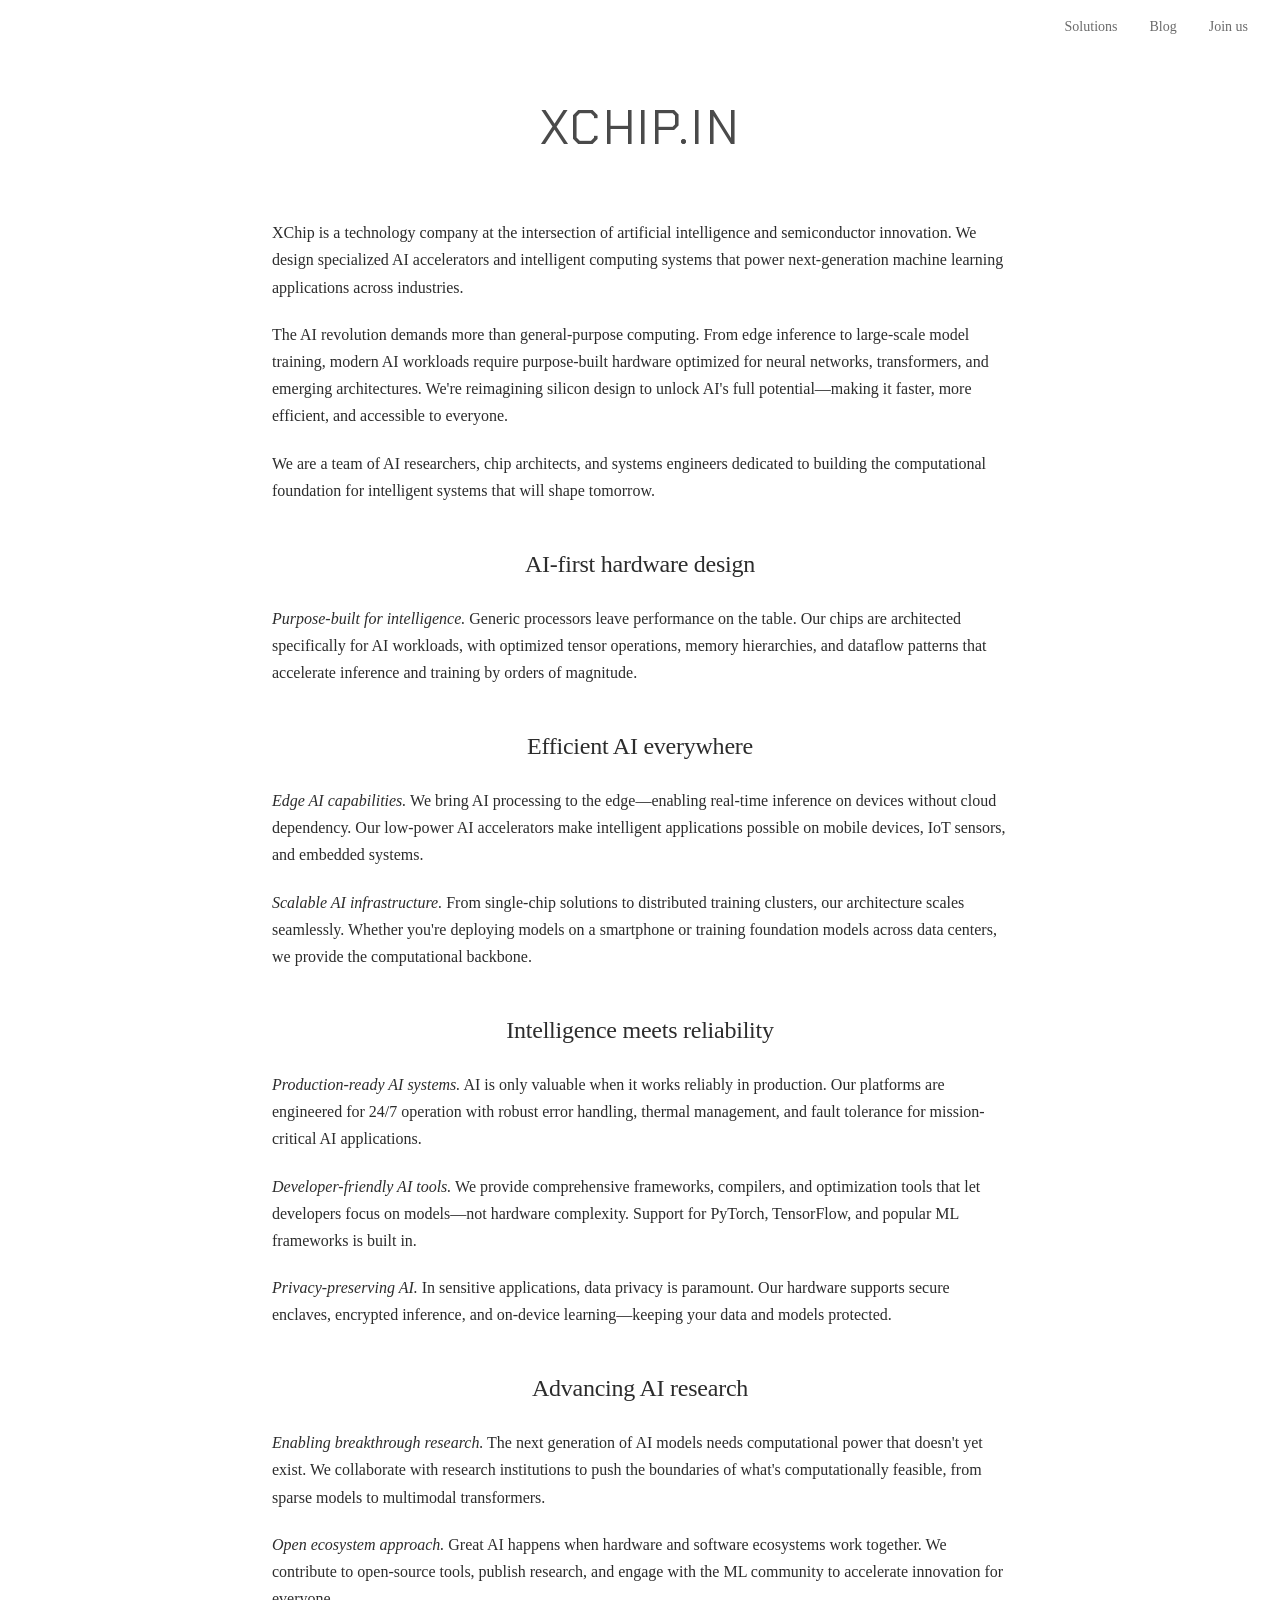
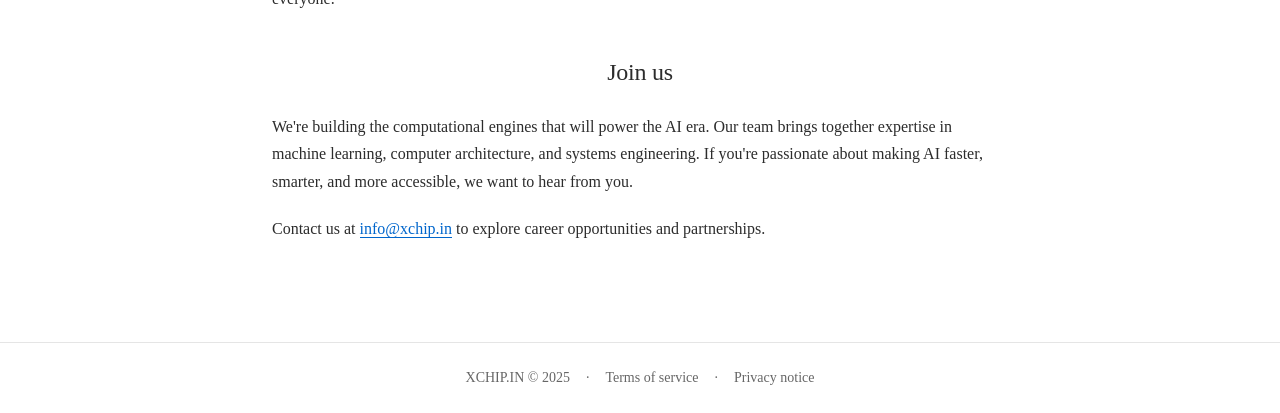
==== commit 42de6619: "Updates" ====
--- a/index.html
+++ b/index.html
@@ -1 +1 @@
-<!DOCTYPE html><html lang="en" class="__variable_f367f3 __variable_a4a9df"><head><meta charSet="utf-8"/><meta name="viewport" content="width=device-width, initial-scale=1"/><link rel="preload" href="/_next/static/media/4c7c43bdd7a35c63-s.p.woff2" as="font" crossorigin="" type="font/woff2"/><link rel="preload" href="/_next/static/media/e4af272ccee01ff0-s.p.woff2" as="font" crossorigin="" type="font/woff2"/><link rel="preload" href="/_next/static/media/e6fd32ec5acdd27d-s.p.woff2" as="font" crossorigin="" type="font/woff2"/><link rel="stylesheet" href="/_next/static/css/278795f093cd323a.css" data-precedence="next"/><link rel="preload" as="script" fetchPriority="low" href="/_next/static/chunks/webpack-70d385ae7a770901.js"/><script src="/_next/static/chunks/4bd1b696-d7266ff7e407fd8a.js" async=""></script><script src="/_next/static/chunks/517-1beb6971a9a32ac1.js" async=""></script><script src="/_next/static/chunks/main-app-de14f7221e1ef177.js" async=""></script><script src="/_next/static/chunks/396-d5df8aa06927ea95.js" async=""></script><script src="/_next/static/chunks/app/page-f163b87bfa08faff.js" async=""></script><meta name="next-size-adjust"/><title>XCHIP.IN - Intelligent Solutions for Tomorrow</title><meta name="description" content="XCHIP.IN is an artificial intelligence research and product company building intelligent solutions for tomorrow&#x27;s challenges."/><link rel="icon" href="https://public.xchip.in/logo/logo-100.png"/><script src="/_next/static/chunks/polyfills-42372ed130431b0a.js" noModule=""></script></head><body class="__className_f367f3"><div id="wrapper"><header id="header"><div id="site-header" class="site-header" style="justify-content:flex-end"><div class="nav-group"><nav class="top-nav"><a href="/solutions">Solutions</a><a href="/blog">Blog</a><a href="/#join-us">Join us</a></nav><button id="menu-toggle" class="hamburger" aria-label="Open menu" aria-expanded="false" aria-controls="mobile-menu" type="button"><span></span><span></span><span></span></button></div></div><div id="mobile-menu" class="mobile-menu-overlay" aria-hidden="true" style="display:none"><div class="mobile-menu-header">XCHIP.IN</div><button class="mobile-menu-close" aria-label="Close menu">✕</button><nav class="mobile-menu-nav" role="navigation" aria-label="Mobile"><a href="/">Home</a><a href="/solutions">Solutions</a><a href="/blog">Blog</a><a href="/#join-us">Join us</a></nav></div><div role="banner" class="logo-container"><a class="logo" href="/">XCHIP.IN</a></div></header><main id="main" class="index content"><article class="content"><p>XChip is a technology company at the intersection of artificial intelligence and semiconductor innovation. We design specialized AI accelerators and intelligent computing systems that power next-generation machine learning applications across industries.</p><p>The AI revolution demands more than general-purpose computing. From edge inference to large-scale model training, modern AI workloads require purpose-built hardware optimized for neural networks, transformers, and emerging architectures. We&#x27;re reimagining silicon design to unlock AI&#x27;s full potential—making it faster, more efficient, and accessible to everyone.</p><p>We are a team of AI researchers, chip architects, and systems engineers dedicated to building the computational foundation for intelligent systems that will shape tomorrow.</p><h2 style="text-align:center">AI-first hardware design</h2><p><em>Purpose-built for intelligence.</em> Generic processors leave performance on the table. Our chips are architected specifically for AI workloads, with optimized tensor operations, memory hierarchies, and dataflow patterns that accelerate inference and training by orders of magnitude.</p><h2 style="text-align:center">Efficient AI everywhere</h2><p><em>Edge AI capabilities.</em> We bring AI processing to the edge—enabling real-time inference on devices without cloud dependency. Our low-power AI accelerators make intelligent applications possible on mobile devices, IoT sensors, and embedded systems.</p><p><em>Scalable AI infrastructure.</em> From single-chip solutions to distributed training clusters, our architecture scales seamlessly. Whether you&#x27;re deploying models on a smartphone or training foundation models across data centers, we provide the computational backbone.</p><h2 style="text-align:center">Intelligence meets reliability</h2><p><em>Production-ready AI systems.</em> AI is only valuable when it works reliably in production. Our platforms are engineered for 24/7 operation with robust error handling, thermal management, and fault tolerance for mission-critical AI applications.</p><p><em>Developer-friendly AI tools.</em> We provide comprehensive frameworks, compilers, and optimization tools that let developers focus on models—not hardware complexity. Support for PyTorch, TensorFlow, and popular ML frameworks is built in.</p><p><em>Privacy-preserving AI.</em> In sensitive applications, data privacy is paramount. Our hardware supports secure enclaves, encrypted inference, and on-device learning—keeping your data and models protected.</p><h2 style="text-align:center">Advancing AI research</h2><p><em>Enabling breakthrough research.</em> The next generation of AI models needs computational power that doesn&#x27;t yet exist. We collaborate with research institutions to push the boundaries of what&#x27;s computationally feasible, from sparse models to multimodal transformers.</p><p><em>Open ecosystem approach.</em> Great AI happens when hardware and software ecosystems work together. We contribute to open-source tools, publish research, and engage with the ML community to accelerate innovation for everyone.</p><h2 id="join-us" style="text-align:center">Join us</h2><p>We&#x27;re building the computational engines that will power the AI era. Our team brings together expertise in machine learning, computer architecture, and systems engineering. If you&#x27;re passionate about making AI faster, smarter, and more accessible, we want to hear from you.</p><p>Contact us at <a href="mailto:info@xchip.in">info@xchip.in</a> to explore career opportunities and partnerships.</p></article></main><footer id="footer"><div><span><a href="/">XChip</a> © 2025</span><span class="footer-separator" id="first-footer-separator">·</span><span><a href="/legal/terms">Terms of service</a></span><span class="footer-separator">·</span><span><a href="/legal/privacy">Privacy notice</a></span></div></footer></div><script src="/_next/static/chunks/webpack-70d385ae7a770901.js" async=""></script><script>(self.__next_f=self.__next_f||[]).push([0])</script><script>self.__next_f.push([1,"5:\"$Sreact.fragment\"\n6:I[5244,[],\"\"]\n7:I[3866,[],\"\"]\n8:I[4719,[\"396\",\"static/chunks/396-d5df8aa06927ea95.js\",\"974\",\"static/chunks/app/page-f163b87bfa08faff.js\"],\"default\"]\n9:I[4839,[\"396\",\"static/chunks/396-d5df8aa06927ea95.js\",\"974\",\"static/chunks/app/page-f163b87bfa08faff.js\"],\"\"]\na:I[6213,[],\"OutletBoundary\"]\nc:I[6213,[],\"MetadataBoundary\"]\ne:I[6213,[],\"ViewportBoundary\"]\n10:I[4835,[],\"\"]\n1:HL[\"/_next/static/media/4c7c43bdd7a35c63-s.p.woff2\",\"font\",{\"crossOrigin\":\"\",\"type\":\"font/woff2\"}]\n2:HL[\"/_next/static/media/e4af272ccee01ff0-s.p.woff2\",\"font\",{\"crossOrigin\":\"\",\"type\":\"font/woff2\"}]\n3:HL[\"/_next/static/media/e6fd32ec5acdd27d-s.p.woff2\",\"font\",{\"crossOrigin\":\"\",\"type\":\"font/woff2\"}]\n4:HL[\"/_next/static/css/278795f093cd323a.css\",\"style\"]\n"])</script><script>self.__next_f.push([1,"0:{\"P\":null,\"b\":\"0LRyx-UeCXbUvdEQqCyur\",\"p\":\"\",\"c\":[\"\",\"\"],\"i\":false,\"f\":[[[\"\",{\"children\":[\"__PAGE__\",{}]},\"$undefined\",\"$undefined\",true],[\"\",[\"$\",\"$5\",\"c\",{\"children\":[[[\"$\",\"link\",\"0\",{\"rel\":\"stylesheet\",\"href\":\"/_next/static/css/278795f093cd323a.css\",\"precedence\":\"next\",\"crossOrigin\":\"$undefined\",\"nonce\":\"$undefined\"}]],[\"$\",\"html\",null,{\"lang\":\"en\",\"className\":\"__variable_f367f3 __variable_a4a9df\",\"children\":[\"$\",\"body\",null,{\"className\":\"__className_f367f3\",\"children\":[\"$\",\"$L6\",null,{\"parallelRouterKey\":\"children\",\"segmentPath\":[\"children\"],\"error\":\"$undefined\",\"errorStyles\":\"$undefined\",\"errorScripts\":\"$undefined\",\"template\":[\"$\",\"$L7\",null,{}],\"templateStyles\":\"$undefined\",\"templateScripts\":\"$undefined\",\"notFound\":[[\"$\",\"title\",null,{\"children\":\"404: This page could not be found.\"}],[\"$\",\"div\",null,{\"style\":{\"fontFamily\":\"system-ui,\\\"Segoe UI\\\",Roboto,Helvetica,Arial,sans-serif,\\\"Apple Color Emoji\\\",\\\"Segoe UI Emoji\\\"\",\"height\":\"100vh\",\"textAlign\":\"center\",\"display\":\"flex\",\"flexDirection\":\"column\",\"alignItems\":\"center\",\"justifyContent\":\"center\"},\"children\":[\"$\",\"div\",null,{\"children\":[[\"$\",\"style\",null,{\"dangerouslySetInnerHTML\":{\"__html\":\"body{color:#000;background:#fff;margin:0}.next-error-h1{border-right:1px solid rgba(0,0,0,.3)}@media (prefers-color-scheme:dark){body{color:#fff;background:#000}.next-error-h1{border-right:1px solid rgba(255,255,255,.3)}}\"}}],[\"$\",\"h1\",null,{\"className\":\"next-error-h1\",\"style\":{\"display\":\"inline-block\",\"margin\":\"0 20px 0 0\",\"padding\":\"0 23px 0 0\",\"fontSize\":24,\"fontWeight\":500,\"verticalAlign\":\"top\",\"lineHeight\":\"49px\"},\"children\":\"404\"}],[\"$\",\"div\",null,{\"style\":{\"display\":\"inline-block\"},\"children\":[\"$\",\"h2\",null,{\"style\":{\"fontSize\":14,\"fontWeight\":400,\"lineHeight\":\"49px\",\"margin\":0},\"children\":\"This page could not be found.\"}]}]]}]}]],\"notFoundStyles\":[]}]}]}]]}],{\"children\":[\"__PAGE__\",[\"$\",\"$5\",\"c\",{\"children\":[[\"$\",\"div\",null,{\"id\":\"wrapper\",\"children\":[[\"$\",\"$L8\",null,{\"showNavbarLogo\":false}],[\"$\",\"main\",null,{\"id\":\"main\",\"className\":\"index content\",\"children\":[\"$\",\"article\",null,{\"className\":\"content\",\"children\":[[\"$\",\"p\",null,{\"children\":\"XChip is a technology company at the intersection of artificial intelligence and semiconductor innovation. We design specialized AI accelerators and intelligent computing systems that power next-generation machine learning applications across industries.\"}],[\"$\",\"p\",null,{\"children\":\"The AI revolution demands more than general-purpose computing. From edge inference to large-scale model training, modern AI workloads require purpose-built hardware optimized for neural networks, transformers, and emerging architectures. We're reimagining silicon design to unlock AI's full potential—making it faster, more efficient, and accessible to everyone.\"}],[\"$\",\"p\",null,{\"children\":\"We are a team of AI researchers, chip architects, and systems engineers dedicated to building the computational foundation for intelligent systems that will shape tomorrow.\"}],[\"$\",\"h2\",null,{\"style\":{\"textAlign\":\"center\"},\"children\":\"AI-first hardware design\"}],[\"$\",\"p\",null,{\"children\":[[\"$\",\"em\",null,{\"children\":\"Purpose-built for intelligence.\"}],\" Generic processors leave performance on the table. Our chips are architected specifically for AI workloads, with optimized tensor operations, memory hierarchies, and dataflow patterns that accelerate inference and training by orders of magnitude.\"]}],[\"$\",\"h2\",null,{\"style\":{\"textAlign\":\"center\"},\"children\":\"Efficient AI everywhere\"}],[\"$\",\"p\",null,{\"children\":[[\"$\",\"em\",null,{\"children\":\"Edge AI capabilities.\"}],\" We bring AI processing to the edge—enabling real-time inference on devices without cloud dependency. Our low-power AI accelerators make intelligent applications possible on mobile devices, IoT sensors, and embedded systems.\"]}],[\"$\",\"p\",null,{\"children\":[[\"$\",\"em\",null,{\"children\":\"Scalable AI infrastructure.\"}],\" From single-chip solutions to distributed training clusters, our architecture scales seamlessly. Whether you're deploying models on a smartphone or training foundation models across data centers, we provide the computational backbone.\"]}],[\"$\",\"h2\",null,{\"style\":{\"textAlign\":\"center\"},\"children\":\"Intelligence meets reliability\"}],[\"$\",\"p\",null,{\"children\":[[\"$\",\"em\",null,{\"children\":\"Production-ready AI systems.\"}],\" AI is only valuable when it works reliably in production. Our platforms are engineered for 24/7 operation with robust error handling, thermal management, and fault tolerance for mission-critical AI applications.\"]}],[\"$\",\"p\",null,{\"children\":[[\"$\",\"em\",null,{\"children\":\"Developer-friendly AI tools.\"}],\" We provide comprehensive frameworks, compilers, and optimization tools that let developers focus on models—not hardware complexity. Support for PyTorch, TensorFlow, and popular ML frameworks is built in.\"]}],[\"$\",\"p\",null,{\"children\":[[\"$\",\"em\",null,{\"children\":\"Privacy-preserving AI.\"}],\" In sensitive applications, data privacy is paramount. Our hardware supports secure enclaves, encrypted inference, and on-device learning—keeping your data and models protected.\"]}],[\"$\",\"h2\",null,{\"style\":{\"textAlign\":\"center\"},\"children\":\"Advancing AI research\"}],[\"$\",\"p\",null,{\"children\":[[\"$\",\"em\",null,{\"children\":\"Enabling breakthrough research.\"}],\" The next generation of AI models needs computational power that doesn't yet exist. We collaborate with research institutions to push the boundaries of what's computationally feasible, from sparse models to multimodal transformers.\"]}],[\"$\",\"p\",null,{\"children\":[[\"$\",\"em\",null,{\"children\":\"Open ecosystem approach.\"}],\" Great AI happens when hardware and software ecosystems work together. We contribute to open-source tools, publish research, and engage with the ML community to accelerate innovation for everyone.\"]}],[\"$\",\"h2\",null,{\"id\":\"join-us\",\"style\":{\"textAlign\":\"center\"},\"children\":\"Join us\"}],[\"$\",\"p\",null,{\"children\":\"We're building the computational engines that will power the AI era. Our team brings together expertise in machine learning, computer architecture, and systems engineering. If you're passionate about making AI faster, smarter, and more accessible, we want to hear from you.\"}],[\"$\",\"p\",null,{\"children\":[\"Contact us at \",[\"$\",\"a\",null,{\"href\":\"mailto:info@xchip.in\",\"children\":\"info@xchip.in\"}],\" to explore career opportunities and partnerships.\"]}]]}]}],[\"$\",\"footer\",null,{\"id\":\"footer\",\"children\":[\"$\",\"div\",null,{\"children\":[[\"$\",\"span\",null,{\"children\":[[\"$\",\"$L9\",null,{\"href\":\"/\",\"children\":\"XChip\"}],\" © 2025\"]}],[\"$\",\"span\",null,{\"className\":\"footer-separator\",\"id\":\"first-footer-separator\",\"children\":\"·\"}],[\"$\",\"span\",null,{\"children\":[\"$\",\"$L9\",null,{\"href\":\"/legal/terms\",\"children\":\"Terms of service\"}]}],[\"$\",\"span\",null,{\"className\":\"footer-separator\",\"children\":\"·\"}],[\"$\",\"span\",null,{\"children\":[\"$\",\"$L9\",null,{\"href\":\"/legal/privacy\",\"children\":\"Privacy notice\"}]}]]}]}]]}],null,[\"$\",\"$La\",null,{\"children\":\"$Lb\"}]]}],{},null]},null],[\"$\",\"$5\",\"h\",{\"children\":[null,[\"$\",\"$5\",\"7P8EJS_vo3UWBqzS6zSpj\",{\"children\":[[\"$\",\"$Lc\",null,{\"children\":\"$Ld\"}],[\"$\",\"$Le\",null,{\"children\":\"$Lf\"}],[\"$\",\"meta\",null,{\"name\":\"next-size-adjust\"}]]}]]}]]],\"m\":\"$undefined\",\"G\":[\"$10\",\"$undefined\"],\"s\":false,\"S\":true}\n"])</script><script>self.__next_f.push([1,"f:[[\"$\",\"meta\",\"0\",{\"name\":\"viewport\",\"content\":\"width=device-width, initial-scale=1\"}]]\nd:[[\"$\",\"meta\",\"0\",{\"charSet\":\"utf-8\"}],[\"$\",\"title\",\"1\",{\"children\":\"XCHIP.IN - Intelligent Solutions for Tomorrow\"}],[\"$\",\"meta\",\"2\",{\"name\":\"description\",\"content\":\"XCHIP.IN is an artificial intelligence research and product company building intelligent solutions for tomorrow's challenges.\"}],[\"$\",\"link\",\"3\",{\"rel\":\"icon\",\"href\":\"https://public.xchip.in/logo/logo-100.png\"}]]\n"])</script><script>self.__next_f.push([1,"b:null\n"])</script></body></html>+<!DOCTYPE html><html lang="en" class="__variable_f367f3 __variable_a4a9df"><head><meta charSet="utf-8"/><meta name="viewport" content="width=device-width, initial-scale=1"/><link rel="preload" href="/_next/static/media/4c7c43bdd7a35c63-s.p.woff2" as="font" crossorigin="" type="font/woff2"/><link rel="preload" href="/_next/static/media/e4af272ccee01ff0-s.p.woff2" as="font" crossorigin="" type="font/woff2"/><link rel="preload" href="/_next/static/media/e6fd32ec5acdd27d-s.p.woff2" as="font" crossorigin="" type="font/woff2"/><link rel="stylesheet" href="/_next/static/css/278795f093cd323a.css" data-precedence="next"/><link rel="preload" as="script" fetchPriority="low" href="/_next/static/chunks/webpack-70d385ae7a770901.js"/><script src="/_next/static/chunks/4bd1b696-d7266ff7e407fd8a.js" async=""></script><script src="/_next/static/chunks/517-1beb6971a9a32ac1.js" async=""></script><script src="/_next/static/chunks/main-app-de14f7221e1ef177.js" async=""></script><script src="/_next/static/chunks/396-d5df8aa06927ea95.js" async=""></script><script src="/_next/static/chunks/app/page-f163b87bfa08faff.js" async=""></script><meta name="next-size-adjust"/><title>XCHIP.IN - Intelligent Solutions for Tomorrow</title><meta name="description" content="XCHIP.IN is an artificial intelligence research and product company building intelligent solutions for tomorrow&#x27;s challenges."/><link rel="icon" href="https://public.xchip.in/logo/logo-100.png"/><script src="/_next/static/chunks/polyfills-42372ed130431b0a.js" noModule=""></script></head><body class="__className_f367f3"><div id="wrapper"><header id="header"><div id="site-header" class="site-header" style="justify-content:flex-end"><div class="nav-group"><nav class="top-nav"><a href="/solutions">Solutions</a><a href="/blog">Blog</a><a href="/#join-us">Join us</a></nav><button id="menu-toggle" class="hamburger" aria-label="Open menu" aria-expanded="false" aria-controls="mobile-menu" type="button"><span></span><span></span><span></span></button></div></div><div id="mobile-menu" class="mobile-menu-overlay" aria-hidden="true" style="display:none"><div class="mobile-menu-header">XCHIP.IN</div><button class="mobile-menu-close" aria-label="Close menu">✕</button><nav class="mobile-menu-nav" role="navigation" aria-label="Mobile"><a href="/">Home</a><a href="/solutions">Solutions</a><a href="/blog">Blog</a><a href="/#join-us">Join us</a></nav></div><div role="banner" class="logo-container"><a class="logo" href="/">XCHIP.IN</a></div></header><main id="main" class="index content"><article class="content"><p>XChip is a technology company at the intersection of artificial intelligence and semiconductor innovation. We design specialized AI accelerators and intelligent computing systems that power next-generation machine learning applications across industries.</p><p>The AI revolution demands more than general-purpose computing. From edge inference to large-scale model training, modern AI workloads require purpose-built hardware optimized for neural networks, transformers, and emerging architectures. We&#x27;re reimagining silicon design to unlock AI&#x27;s full potential—making it faster, more efficient, and accessible to everyone.</p><p>We are a team of AI researchers, chip architects, and systems engineers dedicated to building the computational foundation for intelligent systems that will shape tomorrow.</p><h2 style="text-align:center">AI-first hardware design</h2><p><em>Purpose-built for intelligence.</em> Generic processors leave performance on the table. Our chips are architected specifically for AI workloads, with optimized tensor operations, memory hierarchies, and dataflow patterns that accelerate inference and training by orders of magnitude.</p><h2 style="text-align:center">Efficient AI everywhere</h2><p><em>Edge AI capabilities.</em> We bring AI processing to the edge—enabling real-time inference on devices without cloud dependency. Our low-power AI accelerators make intelligent applications possible on mobile devices, IoT sensors, and embedded systems.</p><p><em>Scalable AI infrastructure.</em> From single-chip solutions to distributed training clusters, our architecture scales seamlessly. Whether you&#x27;re deploying models on a smartphone or training foundation models across data centers, we provide the computational backbone.</p><h2 style="text-align:center">Intelligence meets reliability</h2><p><em>Production-ready AI systems.</em> AI is only valuable when it works reliably in production. Our platforms are engineered for 24/7 operation with robust error handling, thermal management, and fault tolerance for mission-critical AI applications.</p><p><em>Developer-friendly AI tools.</em> We provide comprehensive frameworks, compilers, and optimization tools that let developers focus on models—not hardware complexity. Support for PyTorch, TensorFlow, and popular ML frameworks is built in.</p><p><em>Privacy-preserving AI.</em> In sensitive applications, data privacy is paramount. Our hardware supports secure enclaves, encrypted inference, and on-device learning—keeping your data and models protected.</p><h2 style="text-align:center">Advancing AI research</h2><p><em>Enabling breakthrough research.</em> The next generation of AI models needs computational power that doesn&#x27;t yet exist. We collaborate with research institutions to push the boundaries of what&#x27;s computationally feasible, from sparse models to multimodal transformers.</p><p><em>Open ecosystem approach.</em> Great AI happens when hardware and software ecosystems work together. We contribute to open-source tools, publish research, and engage with the ML community to accelerate innovation for everyone.</p><h2 id="join-us" style="text-align:center">Join us</h2><p>We&#x27;re building the computational engines that will power the AI era. Our team brings together expertise in machine learning, computer architecture, and systems engineering. If you&#x27;re passionate about making AI faster, smarter, and more accessible, we want to hear from you.</p><p>Contact us at <a href="mailto:info@xchip.in">info@xchip.in</a> to explore career opportunities and partnerships.</p></article></main><footer id="footer"><div><span><a href="/">XCHIP.IN</a> © 2025</span><span class="footer-separator" id="first-footer-separator">·</span><span><a href="/legal/terms">Terms of service</a></span><span class="footer-separator">·</span><span><a href="/legal/privacy">Privacy notice</a></span></div></footer></div><script src="/_next/static/chunks/webpack-70d385ae7a770901.js" async=""></script><script>(self.__next_f=self.__next_f||[]).push([0])</script><script>self.__next_f.push([1,"5:\"$Sreact.fragment\"\n6:I[5244,[],\"\"]\n7:I[3866,[],\"\"]\n8:I[4719,[\"396\",\"static/chunks/396-d5df8aa06927ea95.js\",\"974\",\"static/chunks/app/page-f163b87bfa08faff.js\"],\"default\"]\n9:I[4839,[\"396\",\"static/chunks/396-d5df8aa06927ea95.js\",\"974\",\"static/chunks/app/page-f163b87bfa08faff.js\"],\"\"]\na:I[6213,[],\"OutletBoundary\"]\nc:I[6213,[],\"MetadataBoundary\"]\ne:I[6213,[],\"ViewportBoundary\"]\n10:I[4835,[],\"\"]\n1:HL[\"/_next/static/media/4c7c43bdd7a35c63-s.p.woff2\",\"font\",{\"crossOrigin\":\"\",\"type\":\"font/woff2\"}]\n2:HL[\"/_next/static/media/e4af272ccee01ff0-s.p.woff2\",\"font\",{\"crossOrigin\":\"\",\"type\":\"font/woff2\"}]\n3:HL[\"/_next/static/media/e6fd32ec5acdd27d-s.p.woff2\",\"font\",{\"crossOrigin\":\"\",\"type\":\"font/woff2\"}]\n4:HL[\"/_next/static/css/278795f093cd323a.css\",\"style\"]\n"])</script><script>self.__next_f.push([1,"0:{\"P\":null,\"b\":\"vBFy0iaQ4CGNSuvFOqV3y\",\"p\":\"\",\"c\":[\"\",\"\"],\"i\":false,\"f\":[[[\"\",{\"children\":[\"__PAGE__\",{}]},\"$undefined\",\"$undefined\",true],[\"\",[\"$\",\"$5\",\"c\",{\"children\":[[[\"$\",\"link\",\"0\",{\"rel\":\"stylesheet\",\"href\":\"/_next/static/css/278795f093cd323a.css\",\"precedence\":\"next\",\"crossOrigin\":\"$undefined\",\"nonce\":\"$undefined\"}]],[\"$\",\"html\",null,{\"lang\":\"en\",\"className\":\"__variable_f367f3 __variable_a4a9df\",\"children\":[\"$\",\"body\",null,{\"className\":\"__className_f367f3\",\"children\":[\"$\",\"$L6\",null,{\"parallelRouterKey\":\"children\",\"segmentPath\":[\"children\"],\"error\":\"$undefined\",\"errorStyles\":\"$undefined\",\"errorScripts\":\"$undefined\",\"template\":[\"$\",\"$L7\",null,{}],\"templateStyles\":\"$undefined\",\"templateScripts\":\"$undefined\",\"notFound\":[[\"$\",\"title\",null,{\"children\":\"404: This page could not be found.\"}],[\"$\",\"div\",null,{\"style\":{\"fontFamily\":\"system-ui,\\\"Segoe UI\\\",Roboto,Helvetica,Arial,sans-serif,\\\"Apple Color Emoji\\\",\\\"Segoe UI Emoji\\\"\",\"height\":\"100vh\",\"textAlign\":\"center\",\"display\":\"flex\",\"flexDirection\":\"column\",\"alignItems\":\"center\",\"justifyContent\":\"center\"},\"children\":[\"$\",\"div\",null,{\"children\":[[\"$\",\"style\",null,{\"dangerouslySetInnerHTML\":{\"__html\":\"body{color:#000;background:#fff;margin:0}.next-error-h1{border-right:1px solid rgba(0,0,0,.3)}@media (prefers-color-scheme:dark){body{color:#fff;background:#000}.next-error-h1{border-right:1px solid rgba(255,255,255,.3)}}\"}}],[\"$\",\"h1\",null,{\"className\":\"next-error-h1\",\"style\":{\"display\":\"inline-block\",\"margin\":\"0 20px 0 0\",\"padding\":\"0 23px 0 0\",\"fontSize\":24,\"fontWeight\":500,\"verticalAlign\":\"top\",\"lineHeight\":\"49px\"},\"children\":\"404\"}],[\"$\",\"div\",null,{\"style\":{\"display\":\"inline-block\"},\"children\":[\"$\",\"h2\",null,{\"style\":{\"fontSize\":14,\"fontWeight\":400,\"lineHeight\":\"49px\",\"margin\":0},\"children\":\"This page could not be found.\"}]}]]}]}]],\"notFoundStyles\":[]}]}]}]]}],{\"children\":[\"__PAGE__\",[\"$\",\"$5\",\"c\",{\"children\":[[\"$\",\"div\",null,{\"id\":\"wrapper\",\"children\":[[\"$\",\"$L8\",null,{\"showNavbarLogo\":false}],[\"$\",\"main\",null,{\"id\":\"main\",\"className\":\"index content\",\"children\":[\"$\",\"article\",null,{\"className\":\"content\",\"children\":[[\"$\",\"p\",null,{\"children\":\"XChip is a technology company at the intersection of artificial intelligence and semiconductor innovation. We design specialized AI accelerators and intelligent computing systems that power next-generation machine learning applications across industries.\"}],[\"$\",\"p\",null,{\"children\":\"The AI revolution demands more than general-purpose computing. From edge inference to large-scale model training, modern AI workloads require purpose-built hardware optimized for neural networks, transformers, and emerging architectures. We're reimagining silicon design to unlock AI's full potential—making it faster, more efficient, and accessible to everyone.\"}],[\"$\",\"p\",null,{\"children\":\"We are a team of AI researchers, chip architects, and systems engineers dedicated to building the computational foundation for intelligent systems that will shape tomorrow.\"}],[\"$\",\"h2\",null,{\"style\":{\"textAlign\":\"center\"},\"children\":\"AI-first hardware design\"}],[\"$\",\"p\",null,{\"children\":[[\"$\",\"em\",null,{\"children\":\"Purpose-built for intelligence.\"}],\" Generic processors leave performance on the table. Our chips are architected specifically for AI workloads, with optimized tensor operations, memory hierarchies, and dataflow patterns that accelerate inference and training by orders of magnitude.\"]}],[\"$\",\"h2\",null,{\"style\":{\"textAlign\":\"center\"},\"children\":\"Efficient AI everywhere\"}],[\"$\",\"p\",null,{\"children\":[[\"$\",\"em\",null,{\"children\":\"Edge AI capabilities.\"}],\" We bring AI processing to the edge—enabling real-time inference on devices without cloud dependency. Our low-power AI accelerators make intelligent applications possible on mobile devices, IoT sensors, and embedded systems.\"]}],[\"$\",\"p\",null,{\"children\":[[\"$\",\"em\",null,{\"children\":\"Scalable AI infrastructure.\"}],\" From single-chip solutions to distributed training clusters, our architecture scales seamlessly. Whether you're deploying models on a smartphone or training foundation models across data centers, we provide the computational backbone.\"]}],[\"$\",\"h2\",null,{\"style\":{\"textAlign\":\"center\"},\"children\":\"Intelligence meets reliability\"}],[\"$\",\"p\",null,{\"children\":[[\"$\",\"em\",null,{\"children\":\"Production-ready AI systems.\"}],\" AI is only valuable when it works reliably in production. Our platforms are engineered for 24/7 operation with robust error handling, thermal management, and fault tolerance for mission-critical AI applications.\"]}],[\"$\",\"p\",null,{\"children\":[[\"$\",\"em\",null,{\"children\":\"Developer-friendly AI tools.\"}],\" We provide comprehensive frameworks, compilers, and optimization tools that let developers focus on models—not hardware complexity. Support for PyTorch, TensorFlow, and popular ML frameworks is built in.\"]}],[\"$\",\"p\",null,{\"children\":[[\"$\",\"em\",null,{\"children\":\"Privacy-preserving AI.\"}],\" In sensitive applications, data privacy is paramount. Our hardware supports secure enclaves, encrypted inference, and on-device learning—keeping your data and models protected.\"]}],[\"$\",\"h2\",null,{\"style\":{\"textAlign\":\"center\"},\"children\":\"Advancing AI research\"}],[\"$\",\"p\",null,{\"children\":[[\"$\",\"em\",null,{\"children\":\"Enabling breakthrough research.\"}],\" The next generation of AI models needs computational power that doesn't yet exist. We collaborate with research institutions to push the boundaries of what's computationally feasible, from sparse models to multimodal transformers.\"]}],[\"$\",\"p\",null,{\"children\":[[\"$\",\"em\",null,{\"children\":\"Open ecosystem approach.\"}],\" Great AI happens when hardware and software ecosystems work together. We contribute to open-source tools, publish research, and engage with the ML community to accelerate innovation for everyone.\"]}],[\"$\",\"h2\",null,{\"id\":\"join-us\",\"style\":{\"textAlign\":\"center\"},\"children\":\"Join us\"}],[\"$\",\"p\",null,{\"children\":\"We're building the computational engines that will power the AI era. Our team brings together expertise in machine learning, computer architecture, and systems engineering. If you're passionate about making AI faster, smarter, and more accessible, we want to hear from you.\"}],[\"$\",\"p\",null,{\"children\":[\"Contact us at \",[\"$\",\"a\",null,{\"href\":\"mailto:info@xchip.in\",\"children\":\"info@xchip.in\"}],\" to explore career opportunities and partnerships.\"]}]]}]}],[\"$\",\"footer\",null,{\"id\":\"footer\",\"children\":[\"$\",\"div\",null,{\"children\":[[\"$\",\"span\",null,{\"children\":[[\"$\",\"$L9\",null,{\"href\":\"/\",\"children\":\"XCHIP.IN\"}],\" © 2025\"]}],[\"$\",\"span\",null,{\"className\":\"footer-separator\",\"id\":\"first-footer-separator\",\"children\":\"·\"}],[\"$\",\"span\",null,{\"children\":[\"$\",\"$L9\",null,{\"href\":\"/legal/terms\",\"children\":\"Terms of service\"}]}],[\"$\",\"span\",null,{\"className\":\"footer-separator\",\"children\":\"·\"}],[\"$\",\"span\",null,{\"children\":[\"$\",\"$L9\",null,{\"href\":\"/legal/privacy\",\"children\":\"Privacy notice\"}]}]]}]}]]}],null,[\"$\",\"$La\",null,{\"children\":\"$Lb\"}]]}],{},null]},null],[\"$\",\"$5\",\"h\",{\"children\":[null,[\"$\",\"$5\",\"JXXKKp_Rr2pVYPFCCmItw\",{\"children\":[[\"$\",\"$Lc\",null,{\"children\":\"$Ld\"}],[\"$\",\"$Le\",null,{\"children\":\"$Lf\"}],[\"$\",\"meta\",null,{\"name\":\"next-size-adjust\"}]]}]]}]]],\"m\":\"$undefined\",\"G\":[\"$10\",\"$undefined\"],\"s\":false,\"S\":true}\n"])</script><script>self.__next_f.push([1,"f:[[\"$\",\"meta\",\"0\",{\"name\":\"viewport\",\"content\":\"width=device-width, initial-scale=1\"}]]\nd:[[\"$\",\"meta\",\"0\",{\"charSet\":\"utf-8\"}],[\"$\",\"title\",\"1\",{\"children\":\"XCHIP.IN - Intelligent Solutions for Tomorrow\"}],[\"$\",\"meta\",\"2\",{\"name\":\"description\",\"content\":\"XCHIP.IN is an artificial intelligence research and product company building intelligent solutions for tomorrow's challenges.\"}],[\"$\",\"link\",\"3\",{\"rel\":\"icon\",\"href\":\"https://public.xchip.in/logo/logo-100.png\"}]]\n"])</script><script>self.__next_f.push([1,"b:null\n"])</script></body></html>
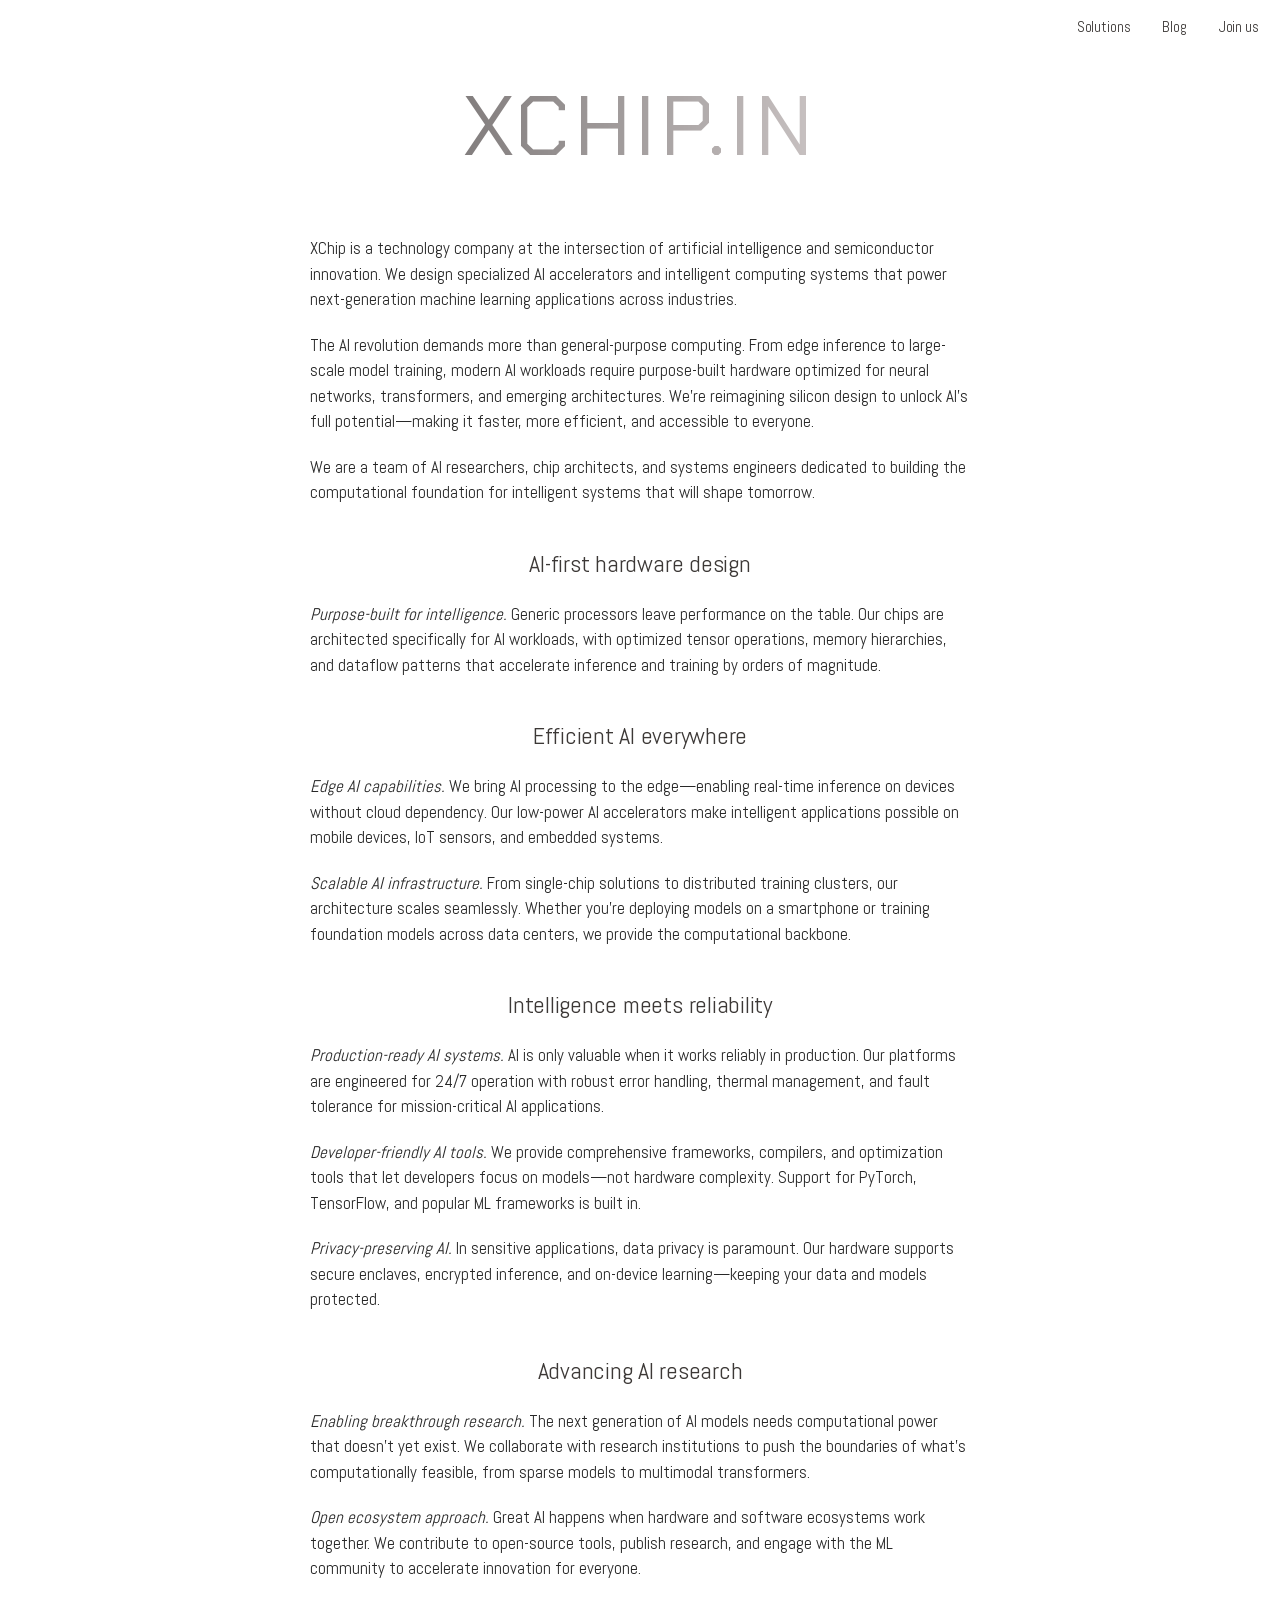
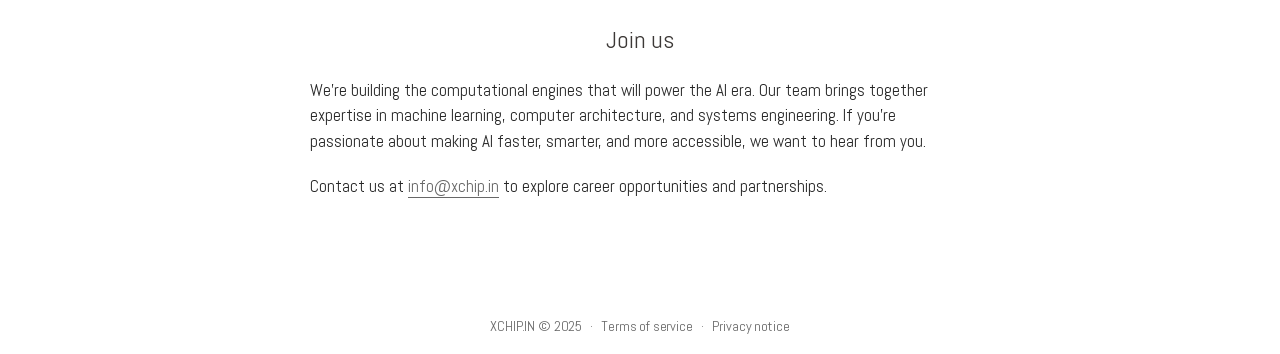
==== commit e24e6f7b: "Updates" ====
--- a/index.html
+++ b/index.html
@@ -1 +1 @@
-<!DOCTYPE html><html lang="en" class="__variable_f367f3 __variable_a4a9df"><head><meta charSet="utf-8"/><meta name="viewport" content="width=device-width, initial-scale=1"/><link rel="preload" href="/_next/static/media/4c7c43bdd7a35c63-s.p.woff2" as="font" crossorigin="" type="font/woff2"/><link rel="preload" href="/_next/static/media/e4af272ccee01ff0-s.p.woff2" as="font" crossorigin="" type="font/woff2"/><link rel="preload" href="/_next/static/media/e6fd32ec5acdd27d-s.p.woff2" as="font" crossorigin="" type="font/woff2"/><link rel="stylesheet" href="/_next/static/css/278795f093cd323a.css" data-precedence="next"/><link rel="preload" as="script" fetchPriority="low" href="/_next/static/chunks/webpack-70d385ae7a770901.js"/><script src="/_next/static/chunks/4bd1b696-d7266ff7e407fd8a.js" async=""></script><script src="/_next/static/chunks/517-1beb6971a9a32ac1.js" async=""></script><script src="/_next/static/chunks/main-app-de14f7221e1ef177.js" async=""></script><script src="/_next/static/chunks/396-d5df8aa06927ea95.js" async=""></script><script src="/_next/static/chunks/app/page-f163b87bfa08faff.js" async=""></script><meta name="next-size-adjust"/><title>XCHIP.IN - Intelligent Solutions for Tomorrow</title><meta name="description" content="XCHIP.IN is an artificial intelligence research and product company building intelligent solutions for tomorrow&#x27;s challenges."/><link rel="icon" href="https://public.xchip.in/logo/logo-100.png"/><script src="/_next/static/chunks/polyfills-42372ed130431b0a.js" noModule=""></script></head><body class="__className_f367f3"><div id="wrapper"><header id="header"><div id="site-header" class="site-header" style="justify-content:flex-end"><div class="nav-group"><nav class="top-nav"><a href="/solutions">Solutions</a><a href="/blog">Blog</a><a href="/#join-us">Join us</a></nav><button id="menu-toggle" class="hamburger" aria-label="Open menu" aria-expanded="false" aria-controls="mobile-menu" type="button"><span></span><span></span><span></span></button></div></div><div id="mobile-menu" class="mobile-menu-overlay" aria-hidden="true" style="display:none"><div class="mobile-menu-header">XCHIP.IN</div><button class="mobile-menu-close" aria-label="Close menu">✕</button><nav class="mobile-menu-nav" role="navigation" aria-label="Mobile"><a href="/">Home</a><a href="/solutions">Solutions</a><a href="/blog">Blog</a><a href="/#join-us">Join us</a></nav></div><div role="banner" class="logo-container"><a class="logo" href="/">XCHIP.IN</a></div></header><main id="main" class="index content"><article class="content"><p>XChip is a technology company at the intersection of artificial intelligence and semiconductor innovation. We design specialized AI accelerators and intelligent computing systems that power next-generation machine learning applications across industries.</p><p>The AI revolution demands more than general-purpose computing. From edge inference to large-scale model training, modern AI workloads require purpose-built hardware optimized for neural networks, transformers, and emerging architectures. We&#x27;re reimagining silicon design to unlock AI&#x27;s full potential—making it faster, more efficient, and accessible to everyone.</p><p>We are a team of AI researchers, chip architects, and systems engineers dedicated to building the computational foundation for intelligent systems that will shape tomorrow.</p><h2 style="text-align:center">AI-first hardware design</h2><p><em>Purpose-built for intelligence.</em> Generic processors leave performance on the table. Our chips are architected specifically for AI workloads, with optimized tensor operations, memory hierarchies, and dataflow patterns that accelerate inference and training by orders of magnitude.</p><h2 style="text-align:center">Efficient AI everywhere</h2><p><em>Edge AI capabilities.</em> We bring AI processing to the edge—enabling real-time inference on devices without cloud dependency. Our low-power AI accelerators make intelligent applications possible on mobile devices, IoT sensors, and embedded systems.</p><p><em>Scalable AI infrastructure.</em> From single-chip solutions to distributed training clusters, our architecture scales seamlessly. Whether you&#x27;re deploying models on a smartphone or training foundation models across data centers, we provide the computational backbone.</p><h2 style="text-align:center">Intelligence meets reliability</h2><p><em>Production-ready AI systems.</em> AI is only valuable when it works reliably in production. Our platforms are engineered for 24/7 operation with robust error handling, thermal management, and fault tolerance for mission-critical AI applications.</p><p><em>Developer-friendly AI tools.</em> We provide comprehensive frameworks, compilers, and optimization tools that let developers focus on models—not hardware complexity. Support for PyTorch, TensorFlow, and popular ML frameworks is built in.</p><p><em>Privacy-preserving AI.</em> In sensitive applications, data privacy is paramount. Our hardware supports secure enclaves, encrypted inference, and on-device learning—keeping your data and models protected.</p><h2 style="text-align:center">Advancing AI research</h2><p><em>Enabling breakthrough research.</em> The next generation of AI models needs computational power that doesn&#x27;t yet exist. We collaborate with research institutions to push the boundaries of what&#x27;s computationally feasible, from sparse models to multimodal transformers.</p><p><em>Open ecosystem approach.</em> Great AI happens when hardware and software ecosystems work together. We contribute to open-source tools, publish research, and engage with the ML community to accelerate innovation for everyone.</p><h2 id="join-us" style="text-align:center">Join us</h2><p>We&#x27;re building the computational engines that will power the AI era. Our team brings together expertise in machine learning, computer architecture, and systems engineering. If you&#x27;re passionate about making AI faster, smarter, and more accessible, we want to hear from you.</p><p>Contact us at <a href="mailto:info@xchip.in">info@xchip.in</a> to explore career opportunities and partnerships.</p></article></main><footer id="footer"><div><span><a href="/">XCHIP.IN</a> © 2025</span><span class="footer-separator" id="first-footer-separator">·</span><span><a href="/legal/terms">Terms of service</a></span><span class="footer-separator">·</span><span><a href="/legal/privacy">Privacy notice</a></span></div></footer></div><script src="/_next/static/chunks/webpack-70d385ae7a770901.js" async=""></script><script>(self.__next_f=self.__next_f||[]).push([0])</script><script>self.__next_f.push([1,"5:\"$Sreact.fragment\"\n6:I[5244,[],\"\"]\n7:I[3866,[],\"\"]\n8:I[4719,[\"396\",\"static/chunks/396-d5df8aa06927ea95.js\",\"974\",\"static/chunks/app/page-f163b87bfa08faff.js\"],\"default\"]\n9:I[4839,[\"396\",\"static/chunks/396-d5df8aa06927ea95.js\",\"974\",\"static/chunks/app/page-f163b87bfa08faff.js\"],\"\"]\na:I[6213,[],\"OutletBoundary\"]\nc:I[6213,[],\"MetadataBoundary\"]\ne:I[6213,[],\"ViewportBoundary\"]\n10:I[4835,[],\"\"]\n1:HL[\"/_next/static/media/4c7c43bdd7a35c63-s.p.woff2\",\"font\",{\"crossOrigin\":\"\",\"type\":\"font/woff2\"}]\n2:HL[\"/_next/static/media/e4af272ccee01ff0-s.p.woff2\",\"font\",{\"crossOrigin\":\"\",\"type\":\"font/woff2\"}]\n3:HL[\"/_next/static/media/e6fd32ec5acdd27d-s.p.woff2\",\"font\",{\"crossOrigin\":\"\",\"type\":\"font/woff2\"}]\n4:HL[\"/_next/static/css/278795f093cd323a.css\",\"style\"]\n"])</script><script>self.__next_f.push([1,"0:{\"P\":null,\"b\":\"vBFy0iaQ4CGNSuvFOqV3y\",\"p\":\"\",\"c\":[\"\",\"\"],\"i\":false,\"f\":[[[\"\",{\"children\":[\"__PAGE__\",{}]},\"$undefined\",\"$undefined\",true],[\"\",[\"$\",\"$5\",\"c\",{\"children\":[[[\"$\",\"link\",\"0\",{\"rel\":\"stylesheet\",\"href\":\"/_next/static/css/278795f093cd323a.css\",\"precedence\":\"next\",\"crossOrigin\":\"$undefined\",\"nonce\":\"$undefined\"}]],[\"$\",\"html\",null,{\"lang\":\"en\",\"className\":\"__variable_f367f3 __variable_a4a9df\",\"children\":[\"$\",\"body\",null,{\"className\":\"__className_f367f3\",\"children\":[\"$\",\"$L6\",null,{\"parallelRouterKey\":\"children\",\"segmentPath\":[\"children\"],\"error\":\"$undefined\",\"errorStyles\":\"$undefined\",\"errorScripts\":\"$undefined\",\"template\":[\"$\",\"$L7\",null,{}],\"templateStyles\":\"$undefined\",\"templateScripts\":\"$undefined\",\"notFound\":[[\"$\",\"title\",null,{\"children\":\"404: This page could not be found.\"}],[\"$\",\"div\",null,{\"style\":{\"fontFamily\":\"system-ui,\\\"Segoe UI\\\",Roboto,Helvetica,Arial,sans-serif,\\\"Apple Color Emoji\\\",\\\"Segoe UI Emoji\\\"\",\"height\":\"100vh\",\"textAlign\":\"center\",\"display\":\"flex\",\"flexDirection\":\"column\",\"alignItems\":\"center\",\"justifyContent\":\"center\"},\"children\":[\"$\",\"div\",null,{\"children\":[[\"$\",\"style\",null,{\"dangerouslySetInnerHTML\":{\"__html\":\"body{color:#000;background:#fff;margin:0}.next-error-h1{border-right:1px solid rgba(0,0,0,.3)}@media (prefers-color-scheme:dark){body{color:#fff;background:#000}.next-error-h1{border-right:1px solid rgba(255,255,255,.3)}}\"}}],[\"$\",\"h1\",null,{\"className\":\"next-error-h1\",\"style\":{\"display\":\"inline-block\",\"margin\":\"0 20px 0 0\",\"padding\":\"0 23px 0 0\",\"fontSize\":24,\"fontWeight\":500,\"verticalAlign\":\"top\",\"lineHeight\":\"49px\"},\"children\":\"404\"}],[\"$\",\"div\",null,{\"style\":{\"display\":\"inline-block\"},\"children\":[\"$\",\"h2\",null,{\"style\":{\"fontSize\":14,\"fontWeight\":400,\"lineHeight\":\"49px\",\"margin\":0},\"children\":\"This page could not be found.\"}]}]]}]}]],\"notFoundStyles\":[]}]}]}]]}],{\"children\":[\"__PAGE__\",[\"$\",\"$5\",\"c\",{\"children\":[[\"$\",\"div\",null,{\"id\":\"wrapper\",\"children\":[[\"$\",\"$L8\",null,{\"showNavbarLogo\":false}],[\"$\",\"main\",null,{\"id\":\"main\",\"className\":\"index content\",\"children\":[\"$\",\"article\",null,{\"className\":\"content\",\"children\":[[\"$\",\"p\",null,{\"children\":\"XChip is a technology company at the intersection of artificial intelligence and semiconductor innovation. We design specialized AI accelerators and intelligent computing systems that power next-generation machine learning applications across industries.\"}],[\"$\",\"p\",null,{\"children\":\"The AI revolution demands more than general-purpose computing. From edge inference to large-scale model training, modern AI workloads require purpose-built hardware optimized for neural networks, transformers, and emerging architectures. We're reimagining silicon design to unlock AI's full potential—making it faster, more efficient, and accessible to everyone.\"}],[\"$\",\"p\",null,{\"children\":\"We are a team of AI researchers, chip architects, and systems engineers dedicated to building the computational foundation for intelligent systems that will shape tomorrow.\"}],[\"$\",\"h2\",null,{\"style\":{\"textAlign\":\"center\"},\"children\":\"AI-first hardware design\"}],[\"$\",\"p\",null,{\"children\":[[\"$\",\"em\",null,{\"children\":\"Purpose-built for intelligence.\"}],\" Generic processors leave performance on the table. Our chips are architected specifically for AI workloads, with optimized tensor operations, memory hierarchies, and dataflow patterns that accelerate inference and training by orders of magnitude.\"]}],[\"$\",\"h2\",null,{\"style\":{\"textAlign\":\"center\"},\"children\":\"Efficient AI everywhere\"}],[\"$\",\"p\",null,{\"children\":[[\"$\",\"em\",null,{\"children\":\"Edge AI capabilities.\"}],\" We bring AI processing to the edge—enabling real-time inference on devices without cloud dependency. Our low-power AI accelerators make intelligent applications possible on mobile devices, IoT sensors, and embedded systems.\"]}],[\"$\",\"p\",null,{\"children\":[[\"$\",\"em\",null,{\"children\":\"Scalable AI infrastructure.\"}],\" From single-chip solutions to distributed training clusters, our architecture scales seamlessly. Whether you're deploying models on a smartphone or training foundation models across data centers, we provide the computational backbone.\"]}],[\"$\",\"h2\",null,{\"style\":{\"textAlign\":\"center\"},\"children\":\"Intelligence meets reliability\"}],[\"$\",\"p\",null,{\"children\":[[\"$\",\"em\",null,{\"children\":\"Production-ready AI systems.\"}],\" AI is only valuable when it works reliably in production. Our platforms are engineered for 24/7 operation with robust error handling, thermal management, and fault tolerance for mission-critical AI applications.\"]}],[\"$\",\"p\",null,{\"children\":[[\"$\",\"em\",null,{\"children\":\"Developer-friendly AI tools.\"}],\" We provide comprehensive frameworks, compilers, and optimization tools that let developers focus on models—not hardware complexity. Support for PyTorch, TensorFlow, and popular ML frameworks is built in.\"]}],[\"$\",\"p\",null,{\"children\":[[\"$\",\"em\",null,{\"children\":\"Privacy-preserving AI.\"}],\" In sensitive applications, data privacy is paramount. Our hardware supports secure enclaves, encrypted inference, and on-device learning—keeping your data and models protected.\"]}],[\"$\",\"h2\",null,{\"style\":{\"textAlign\":\"center\"},\"children\":\"Advancing AI research\"}],[\"$\",\"p\",null,{\"children\":[[\"$\",\"em\",null,{\"children\":\"Enabling breakthrough research.\"}],\" The next generation of AI models needs computational power that doesn't yet exist. We collaborate with research institutions to push the boundaries of what's computationally feasible, from sparse models to multimodal transformers.\"]}],[\"$\",\"p\",null,{\"children\":[[\"$\",\"em\",null,{\"children\":\"Open ecosystem approach.\"}],\" Great AI happens when hardware and software ecosystems work together. We contribute to open-source tools, publish research, and engage with the ML community to accelerate innovation for everyone.\"]}],[\"$\",\"h2\",null,{\"id\":\"join-us\",\"style\":{\"textAlign\":\"center\"},\"children\":\"Join us\"}],[\"$\",\"p\",null,{\"children\":\"We're building the computational engines that will power the AI era. Our team brings together expertise in machine learning, computer architecture, and systems engineering. If you're passionate about making AI faster, smarter, and more accessible, we want to hear from you.\"}],[\"$\",\"p\",null,{\"children\":[\"Contact us at \",[\"$\",\"a\",null,{\"href\":\"mailto:info@xchip.in\",\"children\":\"info@xchip.in\"}],\" to explore career opportunities and partnerships.\"]}]]}]}],[\"$\",\"footer\",null,{\"id\":\"footer\",\"children\":[\"$\",\"div\",null,{\"children\":[[\"$\",\"span\",null,{\"children\":[[\"$\",\"$L9\",null,{\"href\":\"/\",\"children\":\"XCHIP.IN\"}],\" © 2025\"]}],[\"$\",\"span\",null,{\"className\":\"footer-separator\",\"id\":\"first-footer-separator\",\"children\":\"·\"}],[\"$\",\"span\",null,{\"children\":[\"$\",\"$L9\",null,{\"href\":\"/legal/terms\",\"children\":\"Terms of service\"}]}],[\"$\",\"span\",null,{\"className\":\"footer-separator\",\"children\":\"·\"}],[\"$\",\"span\",null,{\"children\":[\"$\",\"$L9\",null,{\"href\":\"/legal/privacy\",\"children\":\"Privacy notice\"}]}]]}]}]]}],null,[\"$\",\"$La\",null,{\"children\":\"$Lb\"}]]}],{},null]},null],[\"$\",\"$5\",\"h\",{\"children\":[null,[\"$\",\"$5\",\"JXXKKp_Rr2pVYPFCCmItw\",{\"children\":[[\"$\",\"$Lc\",null,{\"children\":\"$Ld\"}],[\"$\",\"$Le\",null,{\"children\":\"$Lf\"}],[\"$\",\"meta\",null,{\"name\":\"next-size-adjust\"}]]}]]}]]],\"m\":\"$undefined\",\"G\":[\"$10\",\"$undefined\"],\"s\":false,\"S\":true}\n"])</script><script>self.__next_f.push([1,"f:[[\"$\",\"meta\",\"0\",{\"name\":\"viewport\",\"content\":\"width=device-width, initial-scale=1\"}]]\nd:[[\"$\",\"meta\",\"0\",{\"charSet\":\"utf-8\"}],[\"$\",\"title\",\"1\",{\"children\":\"XCHIP.IN - Intelligent Solutions for Tomorrow\"}],[\"$\",\"meta\",\"2\",{\"name\":\"description\",\"content\":\"XCHIP.IN is an artificial intelligence research and product company building intelligent solutions for tomorrow's challenges.\"}],[\"$\",\"link\",\"3\",{\"rel\":\"icon\",\"href\":\"https://public.xchip.in/logo/logo-100.png\"}]]\n"])</script><script>self.__next_f.push([1,"b:null\n"])</script></body></html>+<!DOCTYPE html><html lang="en" class="__variable_bde904 __variable_f241f1"><head><meta charSet="utf-8"/><meta name="viewport" content="width=device-width, initial-scale=1"/><link rel="preload" href="/_next/static/media/4c7c43bdd7a35c63-s.p.woff2" as="font" crossorigin="" type="font/woff2"/><link rel="preload" href="/_next/static/media/5e1bda47f81ec89a-s.p.woff2" as="font" crossorigin="" type="font/woff2"/><link rel="preload" href="/_next/static/media/6681946d7a6ccbb7-s.p.woff2" as="font" crossorigin="" type="font/woff2"/><link rel="preload" href="/_next/static/media/84f090e3b62fb9e3-s.p.woff2" as="font" crossorigin="" type="font/woff2"/><link rel="preload" href="/_next/static/media/e6fd32ec5acdd27d-s.p.woff2" as="font" crossorigin="" type="font/woff2"/><link rel="stylesheet" href="/_next/static/css/7eb363d638acc1cd.css" data-precedence="next"/><link rel="preload" as="script" fetchPriority="low" href="/_next/static/chunks/webpack-5a1255510ad6fb88.js"/><script src="/_next/static/chunks/4bd1b696-7f4092adee896cfb.js" async=""></script><script src="/_next/static/chunks/517-1ec7c2b72d653d31.js" async=""></script><script src="/_next/static/chunks/main-app-de14f7221e1ef177.js" async=""></script><script src="/_next/static/chunks/396-ff464c46c90c9ffe.js" async=""></script><script src="/_next/static/chunks/app/page-1e46d337e881772c.js" async=""></script><meta name="next-size-adjust"/><title>XCHIP.IN</title><meta name="description" content="XCHIP.IN is an artificial intelligence research and product company building intelligent solutions for tomorrow&#x27;s challenges."/><link rel="icon" href="https://public.xchip.in/logo/logo-100.png"/><script src="/_next/static/chunks/polyfills-42372ed130431b0a.js" noModule=""></script></head><body><div id="wrapper"><header id="header"><div id="site-header" class="site-header" style="justify-content:flex-end"><div class="navbar-logo navbar-logo-hidden"><a href="/">XCHIP.IN</a></div><div class="nav-group"><nav class="top-nav"><a href="/solutions">Solutions</a><a href="/blog">Blog</a><a href="/#join-us">Join us</a></nav><button id="menu-toggle" class="hamburger " aria-label="Open menu" aria-expanded="false" aria-controls="mobile-menu" type="button"><span></span><span></span><span></span></button></div></div><div id="mobile-menu" class="mobile-menu-overlay " aria-hidden="true" style="display:none"><div class="mobile-menu-header">XCHIP.IN</div><button class="mobile-menu-close" aria-label="Close menu">✕</button><nav class="mobile-menu-nav" role="navigation" aria-label="Mobile"><a href="/">Home</a><a href="/solutions">Solutions</a><a href="/blog">Blog</a><a href="/#join-us">Join us</a></nav></div><div role="banner" class="logo-container"><a class="logo" href="/">XCHIP.IN</a></div></header><main id="main" class="index content"><article class="content"><p>XChip is a technology company at the intersection of artificial intelligence and semiconductor innovation. We design specialized AI accelerators and intelligent computing systems that power next-generation machine learning applications across industries.</p><p>The AI revolution demands more than general-purpose computing. From edge inference to large-scale model training, modern AI workloads require purpose-built hardware optimized for neural networks, transformers, and emerging architectures. We&#x27;re reimagining silicon design to unlock AI&#x27;s full potential—making it faster, more efficient, and accessible to everyone.</p><p>We are a team of AI researchers, chip architects, and systems engineers dedicated to building the computational foundation for intelligent systems that will shape tomorrow.</p><h2 style="text-align:center">AI-first hardware design</h2><p><em>Purpose-built for intelligence.</em> Generic processors leave performance on the table. Our chips are architected specifically for AI workloads, with optimized tensor operations, memory hierarchies, and dataflow patterns that accelerate inference and training by orders of magnitude.</p><h2 style="text-align:center">Efficient AI everywhere</h2><p><em>Edge AI capabilities.</em> We bring AI processing to the edge—enabling real-time inference on devices without cloud dependency. Our low-power AI accelerators make intelligent applications possible on mobile devices, IoT sensors, and embedded systems.</p><p><em>Scalable AI infrastructure.</em> From single-chip solutions to distributed training clusters, our architecture scales seamlessly. Whether you&#x27;re deploying models on a smartphone or training foundation models across data centers, we provide the computational backbone.</p><h2 style="text-align:center">Intelligence meets reliability</h2><p><em>Production-ready AI systems.</em> AI is only valuable when it works reliably in production. Our platforms are engineered for 24/7 operation with robust error handling, thermal management, and fault tolerance for mission-critical AI applications.</p><p><em>Developer-friendly AI tools.</em> We provide comprehensive frameworks, compilers, and optimization tools that let developers focus on models—not hardware complexity. Support for PyTorch, TensorFlow, and popular ML frameworks is built in.</p><p><em>Privacy-preserving AI.</em> In sensitive applications, data privacy is paramount. Our hardware supports secure enclaves, encrypted inference, and on-device learning—keeping your data and models protected.</p><h2 style="text-align:center">Advancing AI research</h2><p><em>Enabling breakthrough research.</em> The next generation of AI models needs computational power that doesn&#x27;t yet exist. We collaborate with research institutions to push the boundaries of what&#x27;s computationally feasible, from sparse models to multimodal transformers.</p><p><em>Open ecosystem approach.</em> Great AI happens when hardware and software ecosystems work together. We contribute to open-source tools, publish research, and engage with the ML community to accelerate innovation for everyone.</p><h2 id="join-us" style="text-align:center">Join us</h2><p>We&#x27;re building the computational engines that will power the AI era. Our team brings together expertise in machine learning, computer architecture, and systems engineering. If you&#x27;re passionate about making AI faster, smarter, and more accessible, we want to hear from you.</p><p>Contact us at <a href="mailto:info@xchip.in">info@xchip.in</a> to explore career opportunities and partnerships.</p></article></main><footer id="footer"><div><span><a href="/">XCHIP.IN</a> © 2025</span><span class="footer-separator" id="first-footer-separator">·</span><span><a href="/legal/terms">Terms of service</a></span><span class="footer-separator">·</span><span><a href="/legal/privacy">Privacy notice</a></span></div></footer></div><script src="/_next/static/chunks/webpack-5a1255510ad6fb88.js" async=""></script><script>(self.__next_f=self.__next_f||[]).push([0])</script><script>self.__next_f.push([1,"7:\"$Sreact.fragment\"\n8:I[5244,[],\"\"]\n9:I[3866,[],\"\"]\na:I[4719,[\"396\",\"static/chunks/396-ff464c46c90c9ffe.js\",\"974\",\"static/chunks/app/page-1e46d337e881772c.js\"],\"default\"]\nb:I[4839,[\"396\",\"static/chunks/396-ff464c46c90c9ffe.js\",\"974\",\"static/chunks/app/page-1e46d337e881772c.js\"],\"\"]\nc:I[6213,[],\"OutletBoundary\"]\ne:I[6213,[],\"MetadataBoundary\"]\n10:I[6213,[],\"ViewportBoundary\"]\n12:I[4835,[],\"\"]\n1:HL[\"/_next/static/media/4c7c43bdd7a35c63-s.p.woff2\",\"font\",{\"crossOrigin\":\"\",\"type\":\"font/woff2\"}]\n2:HL[\"/_next/static/media/5e1bda47f81ec89a-s.p.woff2\",\"font\",{\"crossOrigin\":\"\",\"type\":\"font/woff2\"}]\n3:HL[\"/_next/static/media/6681946d7a6ccbb7-s.p.woff2\",\"font\",{\"crossOrigin\":\"\",\"type\":\"font/woff2\"}]\n4:HL[\"/_next/static/media/84f090e3b62fb9e3-s.p.woff2\",\"font\",{\"crossOrigin\":\"\",\"type\":\"font/woff2\"}]\n5:HL[\"/_next/static/media/e6fd32ec5acdd27d-s.p.woff2\",\"font\",{\"crossOrigin\":\"\",\"type\":\"font/woff2\"}]\n6:HL[\"/_next/static/css/7eb363d638acc1cd.css\",\"style\"]\n"])</script><script>self.__next_f.push([1,"0:{\"P\":null,\"b\":\"rQSW_h4GHkvXRTORcmUNC\",\"p\":\"\",\"c\":[\"\",\"\"],\"i\":false,\"f\":[[[\"\",{\"children\":[\"__PAGE__\",{}]},\"$undefined\",\"$undefined\",true],[\"\",[\"$\",\"$7\",\"c\",{\"children\":[[[\"$\",\"link\",\"0\",{\"rel\":\"stylesheet\",\"href\":\"/_next/static/css/7eb363d638acc1cd.css\",\"precedence\":\"next\",\"crossOrigin\":\"$undefined\",\"nonce\":\"$undefined\"}]],[\"$\",\"html\",null,{\"lang\":\"en\",\"className\":\"__variable_bde904 __variable_f241f1\",\"children\":[\"$\",\"body\",null,{\"children\":[\"$\",\"$L8\",null,{\"parallelRouterKey\":\"children\",\"segmentPath\":[\"children\"],\"error\":\"$undefined\",\"errorStyles\":\"$undefined\",\"errorScripts\":\"$undefined\",\"template\":[\"$\",\"$L9\",null,{}],\"templateStyles\":\"$undefined\",\"templateScripts\":\"$undefined\",\"notFound\":[[\"$\",\"title\",null,{\"children\":\"404: This page could not be found.\"}],[\"$\",\"div\",null,{\"style\":{\"fontFamily\":\"system-ui,\\\"Segoe UI\\\",Roboto,Helvetica,Arial,sans-serif,\\\"Apple Color Emoji\\\",\\\"Segoe UI Emoji\\\"\",\"height\":\"100vh\",\"textAlign\":\"center\",\"display\":\"flex\",\"flexDirection\":\"column\",\"alignItems\":\"center\",\"justifyContent\":\"center\"},\"children\":[\"$\",\"div\",null,{\"children\":[[\"$\",\"style\",null,{\"dangerouslySetInnerHTML\":{\"__html\":\"body{color:#000;background:#fff;margin:0}.next-error-h1{border-right:1px solid rgba(0,0,0,.3)}@media (prefers-color-scheme:dark){body{color:#fff;background:#000}.next-error-h1{border-right:1px solid rgba(255,255,255,.3)}}\"}}],[\"$\",\"h1\",null,{\"className\":\"next-error-h1\",\"style\":{\"display\":\"inline-block\",\"margin\":\"0 20px 0 0\",\"padding\":\"0 23px 0 0\",\"fontSize\":24,\"fontWeight\":500,\"verticalAlign\":\"top\",\"lineHeight\":\"49px\"},\"children\":\"404\"}],[\"$\",\"div\",null,{\"style\":{\"display\":\"inline-block\"},\"children\":[\"$\",\"h2\",null,{\"style\":{\"fontSize\":14,\"fontWeight\":400,\"lineHeight\":\"49px\",\"margin\":0},\"children\":\"This page could not be found.\"}]}]]}]}]],\"notFoundStyles\":[]}]}]}]]}],{\"children\":[\"__PAGE__\",[\"$\",\"$7\",\"c\",{\"children\":[[\"$\",\"div\",null,{\"id\":\"wrapper\",\"children\":[[\"$\",\"$La\",null,{\"showLogo\":true,\"showNavbarLogo\":true}],[\"$\",\"main\",null,{\"id\":\"main\",\"className\":\"index content\",\"children\":[\"$\",\"article\",null,{\"className\":\"content\",\"children\":[[\"$\",\"p\",null,{\"children\":\"XChip is a technology company at the intersection of artificial intelligence and semiconductor innovation. We design specialized AI accelerators and intelligent computing systems that power next-generation machine learning applications across industries.\"}],[\"$\",\"p\",null,{\"children\":\"The AI revolution demands more than general-purpose computing. From edge inference to large-scale model training, modern AI workloads require purpose-built hardware optimized for neural networks, transformers, and emerging architectures. We're reimagining silicon design to unlock AI's full potential—making it faster, more efficient, and accessible to everyone.\"}],[\"$\",\"p\",null,{\"children\":\"We are a team of AI researchers, chip architects, and systems engineers dedicated to building the computational foundation for intelligent systems that will shape tomorrow.\"}],[\"$\",\"h2\",null,{\"style\":{\"textAlign\":\"center\"},\"children\":\"AI-first hardware design\"}],[\"$\",\"p\",null,{\"children\":[[\"$\",\"em\",null,{\"children\":\"Purpose-built for intelligence.\"}],\" Generic processors leave performance on the table. Our chips are architected specifically for AI workloads, with optimized tensor operations, memory hierarchies, and dataflow patterns that accelerate inference and training by orders of magnitude.\"]}],[\"$\",\"h2\",null,{\"style\":{\"textAlign\":\"center\"},\"children\":\"Efficient AI everywhere\"}],[\"$\",\"p\",null,{\"children\":[[\"$\",\"em\",null,{\"children\":\"Edge AI capabilities.\"}],\" We bring AI processing to the edge—enabling real-time inference on devices without cloud dependency. Our low-power AI accelerators make intelligent applications possible on mobile devices, IoT sensors, and embedded systems.\"]}],[\"$\",\"p\",null,{\"children\":[[\"$\",\"em\",null,{\"children\":\"Scalable AI infrastructure.\"}],\" From single-chip solutions to distributed training clusters, our architecture scales seamlessly. Whether you're deploying models on a smartphone or training foundation models across data centers, we provide the computational backbone.\"]}],[\"$\",\"h2\",null,{\"style\":{\"textAlign\":\"center\"},\"children\":\"Intelligence meets reliability\"}],[\"$\",\"p\",null,{\"children\":[[\"$\",\"em\",null,{\"children\":\"Production-ready AI systems.\"}],\" AI is only valuable when it works reliably in production. Our platforms are engineered for 24/7 operation with robust error handling, thermal management, and fault tolerance for mission-critical AI applications.\"]}],[\"$\",\"p\",null,{\"children\":[[\"$\",\"em\",null,{\"children\":\"Developer-friendly AI tools.\"}],\" We provide comprehensive frameworks, compilers, and optimization tools that let developers focus on models—not hardware complexity. Support for PyTorch, TensorFlow, and popular ML frameworks is built in.\"]}],[\"$\",\"p\",null,{\"children\":[[\"$\",\"em\",null,{\"children\":\"Privacy-preserving AI.\"}],\" In sensitive applications, data privacy is paramount. Our hardware supports secure enclaves, encrypted inference, and on-device learning—keeping your data and models protected.\"]}],[\"$\",\"h2\",null,{\"style\":{\"textAlign\":\"center\"},\"children\":\"Advancing AI research\"}],[\"$\",\"p\",null,{\"children\":[[\"$\",\"em\",null,{\"children\":\"Enabling breakthrough research.\"}],\" The next generation of AI models needs computational power that doesn't yet exist. We collaborate with research institutions to push the boundaries of what's computationally feasible, from sparse models to multimodal transformers.\"]}],[\"$\",\"p\",null,{\"children\":[[\"$\",\"em\",null,{\"children\":\"Open ecosystem approach.\"}],\" Great AI happens when hardware and software ecosystems work together. We contribute to open-source tools, publish research, and engage with the ML community to accelerate innovation for everyone.\"]}],[\"$\",\"h2\",null,{\"id\":\"join-us\",\"style\":{\"textAlign\":\"center\"},\"children\":\"Join us\"}],[\"$\",\"p\",null,{\"children\":\"We're building the computational engines that will power the AI era. Our team brings together expertise in machine learning, computer architecture, and systems engineering. If you're passionate about making AI faster, smarter, and more accessible, we want to hear from you.\"}],[\"$\",\"p\",null,{\"children\":[\"Contact us at \",[\"$\",\"a\",null,{\"href\":\"mailto:info@xchip.in\",\"children\":\"info@xchip.in\"}],\" to explore career opportunities and partnerships.\"]}]]}]}],[\"$\",\"footer\",null,{\"id\":\"footer\",\"children\":[\"$\",\"div\",null,{\"children\":[[\"$\",\"span\",null,{\"children\":[[\"$\",\"$Lb\",null,{\"href\":\"/\",\"children\":\"XCHIP.IN\"}],\" © 2025\"]}],[\"$\",\"span\",null,{\"className\":\"footer-separator\",\"id\":\"first-footer-separator\",\"children\":\"·\"}],[\"$\",\"span\",null,{\"children\":[\"$\",\"$Lb\",null,{\"href\":\"/legal/terms\",\"children\":\"Terms of service\"}]}],[\"$\",\"span\",null,{\"className\":\"footer-separator\",\"children\":\"·\"}],[\"$\",\"span\",null,{\"children\":[\"$\",\"$Lb\",null,{\"href\":\"/legal/privacy\",\"children\":\"Privacy notice\"}]}]]}]}]]}],null,[\"$\",\"$Lc\",null,{\"children\":\"$Ld\"}]]}],{},null]},null],[\"$\",\"$7\",\"h\",{\"children\":[null,[\"$\",\"$7\",\"c-XdA9OqhW38Hjxn2mJY1\",{\"children\":[[\"$\",\"$Le\",null,{\"children\":\"$Lf\"}],[\"$\",\"$L10\",null,{\"children\":\"$L11\"}],[\"$\",\"meta\",null,{\"name\":\"next-size-adjust\"}]]}]]}]]],\"m\":\"$undefined\",\"G\":[\"$12\",\"$undefined\"],\"s\":false,\"S\":true}\n"])</script><script>self.__next_f.push([1,"11:[[\"$\",\"meta\",\"0\",{\"name\":\"viewport\",\"content\":\"width=device-width, initial-scale=1\"}]]\nf:[[\"$\",\"meta\",\"0\",{\"charSet\":\"utf-8\"}],[\"$\",\"title\",\"1\",{\"children\":\"XCHIP.IN\"}],[\"$\",\"meta\",\"2\",{\"name\":\"description\",\"content\":\"XCHIP.IN is an artificial intelligence research and product company building intelligent solutions for tomorrow's challenges.\"}],[\"$\",\"link\",\"3\",{\"rel\":\"icon\",\"href\":\"https://public.xchip.in/logo/logo-100.png\"}]]\n"])</script><script>self.__next_f.push([1,"d:null\n"])</script></body></html>
--- a/_next/static/css/7eb363d638acc1cd.css
+++ b/_next/static/css/7eb363d638acc1cd.css
@@ -0,0 +1 @@
+@font-face{font-family:Chakra Petch;font-style:normal;font-weight:400;font-display:swap;src:url(/_next/static/media/c43ef54631c6ad3c-s.woff2) format("woff2");unicode-range:u+02d7,u+0303,u+0331,u+0e01-0e5b,u+200c-200d,u+25cc}@font-face{font-family:Chakra Petch;font-style:normal;font-weight:400;font-display:swap;src:url(/_next/static/media/48b76bf2200d991e-s.woff2) format("woff2");unicode-range:u+0102-0103,u+0110-0111,u+0128-0129,u+0168-0169,u+01a0-01a1,u+01af-01b0,u+0300-0301,u+0303-0304,u+0308-0309,u+0323,u+0329,u+1ea0-1ef9,u+20ab}@font-face{font-family:Chakra Petch;font-style:normal;font-weight:400;font-display:swap;src:url(/_next/static/media/29e4af7482351bce-s.woff2) format("woff2");unicode-range:u+0100-02ba,u+02bd-02c5,u+02c7-02cc,u+02ce-02d7,u+02dd-02ff,u+0304,u+0308,u+0329,u+1d00-1dbf,u+1e00-1e9f,u+1ef2-1eff,u+2020,u+20a0-20ab,u+20ad-20c0,u+2113,u+2c60-2c7f,u+a720-a7ff}@font-face{font-family:Chakra Petch;font-style:normal;font-weight:400;font-display:swap;src:url(/_next/static/media/e6fd32ec5acdd27d-s.p.woff2) format("woff2");unicode-range:u+00??,u+0131,u+0152-0153,u+02bb-02bc,u+02c6,u+02da,u+02dc,u+0304,u+0308,u+0329,u+2000-206f,u+20ac,u+2122,u+2191,u+2193,u+2212,u+2215,u+feff,u+fffd}@font-face{font-family:Chakra Petch;font-style:normal;font-weight:500;font-display:swap;src:url(/_next/static/media/3926fa88ed32c251-s.woff2) format("woff2");unicode-range:u+02d7,u+0303,u+0331,u+0e01-0e5b,u+200c-200d,u+25cc}@font-face{font-family:Chakra Petch;font-style:normal;font-weight:500;font-display:swap;src:url(/_next/static/media/c3206c67a3393998-s.woff2) format("woff2");unicode-range:u+0102-0103,u+0110-0111,u+0128-0129,u+0168-0169,u+01a0-01a1,u+01af-01b0,u+0300-0301,u+0303-0304,u+0308-0309,u+0323,u+0329,u+1ea0-1ef9,u+20ab}@font-face{font-family:Chakra Petch;font-style:normal;font-weight:500;font-display:swap;src:url(/_next/static/media/b7d7f401753dc0c4-s.woff2) format("woff2");unicode-range:u+0100-02ba,u+02bd-02c5,u+02c7-02cc,u+02ce-02d7,u+02dd-02ff,u+0304,u+0308,u+0329,u+1d00-1dbf,u+1e00-1e9f,u+1ef2-1eff,u+2020,u+20a0-20ab,u+20ad-20c0,u+2113,u+2c60-2c7f,u+a720-a7ff}@font-face{font-family:Chakra Petch;font-style:normal;font-weight:500;font-display:swap;src:url(/_next/static/media/6681946d7a6ccbb7-s.p.woff2) format("woff2");unicode-range:u+00??,u+0131,u+0152-0153,u+02bb-02bc,u+02c6,u+02da,u+02dc,u+0304,u+0308,u+0329,u+2000-206f,u+20ac,u+2122,u+2191,u+2193,u+2212,u+2215,u+feff,u+fffd}@font-face{font-family:Chakra Petch;font-style:normal;font-weight:600;font-display:swap;src:url(/_next/static/media/1fc9a8acda3903f0-s.woff2) format("woff2");unicode-range:u+02d7,u+0303,u+0331,u+0e01-0e5b,u+200c-200d,u+25cc}@font-face{font-family:Chakra Petch;font-style:normal;font-weight:600;font-display:swap;src:url(/_next/static/media/7b750d5bfef15842-s.woff2) format("woff2");unicode-range:u+0102-0103,u+0110-0111,u+0128-0129,u+0168-0169,u+01a0-01a1,u+01af-01b0,u+0300-0301,u+0303-0304,u+0308-0309,u+0323,u+0329,u+1ea0-1ef9,u+20ab}@font-face{font-family:Chakra Petch;font-style:normal;font-weight:600;font-display:swap;src:url(/_next/static/media/2a7c45462b39533e-s.woff2) format("woff2");unicode-range:u+0100-02ba,u+02bd-02c5,u+02c7-02cc,u+02ce-02d7,u+02dd-02ff,u+0304,u+0308,u+0329,u+1d00-1dbf,u+1e00-1e9f,u+1ef2-1eff,u+2020,u+20a0-20ab,u+20ad-20c0,u+2113,u+2c60-2c7f,u+a720-a7ff}@font-face{font-family:Chakra Petch;font-style:normal;font-weight:600;font-display:swap;src:url(/_next/static/media/4c7c43bdd7a35c63-s.p.woff2) format("woff2");unicode-range:u+00??,u+0131,u+0152-0153,u+02bb-02bc,u+02c6,u+02da,u+02dc,u+0304,u+0308,u+0329,u+2000-206f,u+20ac,u+2122,u+2191,u+2193,u+2212,u+2215,u+feff,u+fffd}@font-face{font-family:Chakra Petch;font-style:normal;font-weight:700;font-display:swap;src:url(/_next/static/media/8d541ca8617572f0-s.woff2) format("woff2");unicode-range:u+02d7,u+0303,u+0331,u+0e01-0e5b,u+200c-200d,u+25cc}@font-face{font-family:Chakra Petch;font-style:normal;font-weight:700;font-display:swap;src:url(/_next/static/media/3955bbd902881c26-s.woff2) format("woff2");unicode-range:u+0102-0103,u+0110-0111,u+0128-0129,u+0168-0169,u+01a0-01a1,u+01af-01b0,u+0300-0301,u+0303-0304,u+0308-0309,u+0323,u+0329,u+1ea0-1ef9,u+20ab}@font-face{font-family:Chakra Petch;font-style:normal;font-weight:700;font-display:swap;src:url(/_next/static/media/f6d84cc3be9d6158-s.woff2) format("woff2");unicode-range:u+0100-02ba,u+02bd-02c5,u+02c7-02cc,u+02ce-02d7,u+02dd-02ff,u+0304,u+0308,u+0329,u+1d00-1dbf,u+1e00-1e9f,u+1ef2-1eff,u+2020,u+20a0-20ab,u+20ad-20c0,u+2113,u+2c60-2c7f,u+a720-a7ff}@font-face{font-family:Chakra Petch;font-style:normal;font-weight:700;font-display:swap;src:url(/_next/static/media/84f090e3b62fb9e3-s.p.woff2) format("woff2");unicode-range:u+00??,u+0131,u+0152-0153,u+02bb-02bc,u+02c6,u+02da,u+02dc,u+0304,u+0308,u+0329,u+2000-206f,u+20ac,u+2122,u+2191,u+2193,u+2212,u+2215,u+feff,u+fffd}@font-face{font-family:Chakra Petch Fallback;src:local("Arial");ascent-override:96.77%;descent-override:30.05%;line-gap-override:0.00%;size-adjust:102.51%}.__className_bde904{font-family:Chakra Petch,Chakra Petch Fallback;font-style:normal}.__variable_bde904{--font-chakra-petch:"Chakra Petch","Chakra Petch Fallback"}@font-face{font-family:Abel;font-style:normal;font-weight:400;font-display:swap;src:url(/_next/static/media/5e1bda47f81ec89a-s.p.woff2) format("woff2");unicode-range:u+00??,u+0131,u+0152-0153,u+02bb-02bc,u+02c6,u+02da,u+02dc,u+0304,u+0308,u+0329,u+2000-206f,u+20ac,u+2122,u+2191,u+2193,u+2212,u+2215,u+feff,u+fffd}@font-face{font-family:Abel Fallback;src:local("Arial");ascent-override:114.21%;descent-override:34.39%;line-gap-override:0.00%;size-adjust:85.76%}.__className_f241f1{font-family:Abel,Abel Fallback;font-weight:400;font-style:normal}.__variable_f241f1{--font-abel:"Abel","Abel Fallback"}@font-face{font-family:GT America;src:url(/fonts/GT-America-Standard-Regular-Trial.otf) format("opentype");font-weight:400;font-style:normal;font-display:swap}@font-face{font-family:GT America;src:url(/fonts/GT-America-Standard-Regular-Italic-Trial.otf) format("opentype");font-weight:400;font-style:italic;font-display:swap}@font-face{font-family:GT America;src:url(/fonts/GT-America-Standard-Medium-Trial.otf) format("opentype");font-weight:500;font-style:normal;font-display:swap}@font-face{font-family:GT America;src:url(/fonts/GT-America-Standard-Medium-Italic-Trial.otf) format("opentype");font-weight:500;font-style:italic;font-display:swap}@font-face{font-family:GT America;src:url(/fonts/GT-America-Standard-Bold-Trial.otf) format("opentype");font-weight:700;font-style:normal;font-display:swap}@font-face{font-family:GT America;src:url(/fonts/GT-America-Standard-Bold-Italic-Trial.otf) format("opentype");font-weight:700;font-style:italic;font-display:swap}@font-face{font-family:GT America;src:url(/fonts/GT-America-Standard-Light-Trial.otf) format("opentype");font-weight:300;font-style:normal;font-display:swap}@font-face{font-family:GT America;src:url(/fonts/GT-America-Standard-Black-Trial.otf) format("opentype");font-weight:900;font-style:normal;font-display:swap}:root{--bg_h:#fff;--bg:#fff;--bg_s:#fff;--bg_code:#f3f3f2;--bg1:#ebdbb2;--bg2:#d5c4a1;--bg3:#bdae93;--bg4:#a89984;--fg:#282828;--fg_code:#64a24e;--fg1:#3c3836;--fg2:#504945;--fg3:#665c54;--fg4:#676767;--fg5:#d4d0cd;--red:#ef402c;--green:#9cc355;--yellow:#b57614;--blue:#0e9ee4;--purple:#8f3f71;--aqua:#427b58;--orange:#af3a03;--gray:#817d79;--red-dim:#cc2412;--green-dim:#98971a;--yellow-dim:#d79921;--blue-dim:#458598;--purple-dim:#b16286;--aqua-dim:#689d6a;--orange-dim:#d65d0e;--gray-dim:#817d79;--hover-bg:hsla(0,0%,50%,.12);--font-sans:var(--font-abel),-apple-system,BlinkMacSystemFont,"Segoe UI",Roboto,"Helvetica Neue",Arial,sans-serif;--font-serif:var(--font-abel),-apple-system,BlinkMacSystemFont,"Segoe UI",Roboto,"Helvetica Neue",Arial,sans-serif;--font-sans-fallback:-apple-system,BlinkMacSystemFont,"Segoe UI",Roboto,"Helvetica Neue",Arial,sans-serif}.darkmode{--bg_h:#000;--bg:#000;--bg_s:#1a1a1a;--bg_code:#1a1a1a;--bg1:#2a2a2a;--bg2:#3a3a3a;--bg3:#4a4a4a;--bg4:#5a5a5a;--fg:#fff;--fg_code:#8ec07c;--fg1:#f0f0f0;--fg2:#e0e0e0;--fg3:#d0d0d0;--fg4:silver;--fg5:#b0b0b0;--red:#ef402c;--green:#9cc355;--yellow:#fabd2f;--blue:#0e9ee4;--purple:#d3869b;--aqua:#8ec07c;--gray:#817d79;--orange:#fe8019;--red-dim:#cc2412;--green-dim:#98971a;--yellow-dim:#d79921;--blue-dim:#458588;--purple-dim:#b16286;--aqua-dim:#689d6a;--gray-dim:#a89984;--orange-dim:#d65d0e;--hover-bg:hsla(0,0%,50%,.4)}*{box-sizing:border-box;margin:0;padding:0}nextjs-portal{display:none}html{overflow-y:scroll;overflow-x:hidden;scrollbar-width:thin;scrollbar-color:var(--fg4) var(--bg)}body{line-height:1.5;background-color:var(--bg);color:var(--fg);margin:0;padding:0;min-height:100vh;overflow-x:hidden}#main-title,body{font-family:var(--font-sans);font-size:17px}#main-title{font-weight:400;text-transform:none;letter-spacing:normal;text-wrap:balance;color:var(--fg4);position:relative;overflow:hidden;display:inline-block}#main-title .title-main{font-style:normal;color:var(--fg)!important}#main-title .title-sub{font-style:italic;color:var(--fg4);margin-left:8px}.navbar-logo{flex-shrink:0;opacity:1;transition:opacity .3s ease-in-out}.navbar-logo-hidden{opacity:0;pointer-events:none;visibility:hidden}@media (max-width:600px){.navbar-logo-hidden{opacity:1!important;pointer-events:auto!important}}.navbar-logo-mobile-only{display:none}@media (max-width:600px){.navbar-logo-mobile-only{display:block!important}}#header .navbar-logo a,#header .navbar-logo a:active,#header .navbar-logo a:hover,#header .navbar-logo a:link,#header .navbar-logo a:visited{font-family:var(--font-sans)!important;font-style:normal!important;font-weight:500!important;font-size:17px!important;line-height:25px!important;letter-spacing:1.7px!important;color:var(--fg4);text-decoration:none!important;transition:opacity .3s ease-in-out}body.darkmode #header .navbar-logo a,body.darkmode #header .navbar-logo a:active,body.darkmode #header .navbar-logo a:hover,body.darkmode #header .navbar-logo a:link,body.darkmode #header .navbar-logo a:visited{color:var(--fg4)!important}#header .navbar-logo a:hover{opacity:.8}.nav-group{gap:0}.nav-group,.top-nav{display:flex;align-items:center}.top-nav{gap:2rem;font-family:var(--font-sans)}.top-nav a{font-family:var(--font-sans)!important;font-weight:400;font-style:normal;color:var(--fg1)!important;text-decoration:none;font-size:15px;letter-spacing:-.01em;transition:opacity .3s ease-in-out;display:flex;align-items:center;height:100%;opacity:1}.top-nav a:hover{text-decoration:underline;-webkit-text-decoration-color:color-mix(in srgb,var(--fg) 20%,transparent);text-decoration-color:color-mix(in srgb,var(--fg) 20%,transparent);text-underline-offset:2px}.dark-mode-toggle{color:var(--fg);border:none;cursor:pointer;background-color:var(--bg);padding:.5rem;border-radius:50%;transition:background-color .3s ease-in-out;display:flex;align-items:center;justify-content:center;height:2.5rem;width:2.5rem;flex-shrink:0;margin-left:1.5rem}.dark-mode-toggle:hover{color:var(--fg1);background-color:var(--hover-bg)}.hamburger{display:none;position:relative;width:40px;height:40px;border:none;background:transparent;cursor:pointer;padding:8px;margin-left:.5rem;-webkit-tap-highlight-color:transparent}.hamburger span{position:absolute;left:9px;right:9px;height:2px;background:var(--fg3);border-radius:2px;transition:transform .25s ease,opacity .2s ease,top .25s ease,bottom .25s ease}.hamburger span:first-child{top:12px}.hamburger span:nth-child(2){top:19px}.hamburger span:nth-child(3){bottom:12px}.mobile-menu-overlay{position:fixed;inset:0;background:var(--bg);opacity:0;visibility:hidden;pointer-events:none;transition:opacity .25s ease,visibility .25s ease;z-index:1000;display:flex;align-items:center;justify-content:center}.mobile-menu-overlay.open{opacity:1;visibility:visible;pointer-events:auto}.mobile-menu-nav{display:flex;flex-direction:column;gap:1.25rem;text-align:center;align-items:center;justify-content:center;padding:4rem 2rem;min-height:100vh}.mobile-menu-nav a{font-family:var(--font-sans);font-weight:400;font-size:20px;letter-spacing:-.01em;color:var(--fg)!important;text-decoration:none}#header .site-header,.hamburger{z-index:1001}body.menu-open{overflow:hidden}@media screen and (max-width:768px){#header .site-header{position:fixed;top:0;left:0;right:0;z-index:1002;background:var(--bg);padding:.75rem 1rem;height:50px}.navbar-logo a{font-size:17px!important;line-height:23px!important}.top-nav{gap:1.5rem}.dark-mode-toggle{height:2rem;width:2rem;margin-left:1rem}}body.darkmode #moon,body:not(.darkmode) #sun{display:none}a{text-decoration:none;transition:color .3s ease-in-out,opacity .3s ease-in-out}a:link{color:var(--fg4)}a:hover,a:visited{color:var(--fg4);opacity:1}::selection{background-color:rgba(0,0,0,.12)}.darkmode ::selection{background-color:hsla(0,0%,94%,.5);color:var(--fg)}time{color:var(--fg4);min-width:5rem}hr{background-color:var(--fg4);margin-top:1rem;margin-bottom:1rem;border:0;height:1px}#wrapper{font-family:var(--font-sans);background-color:var(--bg);display:flex;flex-direction:column;min-height:100vh;overflow-wrap:break-word;padding:0 1rem}@media screen and (max-width:768px){#wrapper{padding-left:.33rem;padding-right:.33rem}}.paginator{align-items:center;display:flex;flex-direction:row;justify-content:space-between;margin-top:3.5rem;position:relative}.paginator #back-to-top{position:absolute;left:50%;transform:translateX(-50%)}::-webkit-scrollbar{background-color:var(--bg);height:8px;width:8px}::-webkit-scrollbar-thumb{background-color:var(--fg4)}::-webkit-scrollbar-thumb:hover{background-color:var(--fg1)}#header{flex-direction:column;background-color:var(--bg);transition:transform .3s ease}#header,#header .site-header{align-items:center;display:flex;box-sizing:border-box}#header .site-header{width:100%;justify-content:space-between;position:relative;height:54px;padding:0 1rem}@media screen and (min-width:769px){#header .site-header{padding-left:.33rem;padding-right:.33rem}}@media screen and (max-width:768px){#header .site-header{position:fixed;top:0;left:0;right:0;z-index:1002;background:var(--bg)}#wrapper{padding-top:50px}}.navbar-spacer{flex-shrink:0}#header .site-header>h1{text-align:center;margin:0;padding:0}@media screen and (min-width:768px){#header .site-header>h1{font-size:2.8rem}}#header .post-header{width:100%;background-color:var(--bg);padding:1rem;display:flex;align-items:center;justify-content:center}#header .post-header .post-title-sticky{font-family:var(--font-sans);font-weight:500;font-size:24px;color:var(--fg);margin:0;text-align:center;max-width:100%;overflow:hidden;text-overflow:ellipsis;white-space:nowrap}#header>nav{display:flex;flex-direction:row;justify-content:space-around;flex-wrap:wrap;max-width:768px;margin-top:10px;width:100%}#header>nav>span>a{font-size:1rem;color:var(--fg3);text-decoration:none;display:inline-block;position:relative;transition:color .3s ease-in-out,opacity .3s ease-in-out}#header>nav>span>a:after{background-color:var(--fg3);content:"";position:absolute;width:100%;transform:scaleX(0);height:1px;bottom:0;left:0;transform-origin:bottom right;transition:transform .25s ease-out,opacity .3s ease-in-out;opacity:1}#header>nav>span>a:hover{color:var(--fg);opacity:1}#header>nav>span>a:hover:after{transform:scaleX(1);transform-origin:bottom left;opacity:.5}main{margin:0;flex:1 1;padding-left:1rem;padding-right:1rem}#main{align-self:center;display:flex;flex-direction:column;flex-grow:1;width:100%;margin:auto;max-width:680px;padding:1rem;animation:fadeIn .6s ease-in-out}@media screen and (max-width:768px){#main{width:100%}}#footer{font-family:var(--font-sans);font-weight:400;font-style:normal;color:var(--fg4);align-items:center;display:flex;font-size:.9rem;letter-spacing:-.01em;flex-direction:column;margin-top:5rem;margin-bottom:1rem}#footer *{font-family:inherit!important}#footer>.footnote{text-align:center}#footer>div>span>a{color:var(--fg4);text-decoration:none;position:relative;transition:color .3s ease-in-out,opacity .3s ease-in-out}#footer>div>span>a:after{background-color:var(--fg4);content:"";position:absolute;width:100%;transform:scaleX(0);height:.5px;bottom:0;left:0;transform-origin:bottom right;transition:transform .2s ease-out,opacity .3s ease-in-out;opacity:1}#footer>div>span>a:hover{color:var(--fg3);opacity:1}#footer>div>span>a:hover:after{transform:scaleX(1);transform-origin:bottom left;opacity:.5}#footer>div{display:flex;flex-wrap:wrap;justify-content:center;align-items:center;text-align:center}#footer>div>span{padding:0 .25rem}@media (max-width:600px){.top-nav{display:none}.hamburger{display:inline-block}#header .site-header{padding-right:.6rem}.navbar-logo{display:block!important}.navbar-logo a{font-size:15px!important;line-height:21px!important;letter-spacing:1.5px!important}.top-nav{gap:1.5rem}.top-nav a{font-size:14px}#footer{padding-left:1rem;padding-right:1rem}#footer,#footer>div{align-items:flex-start}#footer>div{flex-direction:column;text-align:left;width:100%}#footer>div>span{width:100%;padding:.25rem 0;font-size:.9rem}#footer>div>.footer-separator{display:none}}#sharingbuttons{align-items:center;display:flex;flex-direction:row;justify-content:space-between;margin-top:1rem;flex-wrap:wrap}.icon svg{fill:var(--fg);margin-right:.3em;margin-left:.3em}.taxonomy-svg{padding:0;top:.125em;position:relative}.row{margin-left:2rem}@keyframes fadeIn{0%{opacity:0}to{opacity:1}}.logo-container{max-width:var(--container-4xl);margin-inline:auto;padding-block:1rem 1.4rem;text-align:center;animation:fadeIn .6s ease-in-out}.logo{position:relative;overflow:hidden;background:#fff;color:#000;border:1px solid #fff;-webkit-backface-visibility:hidden;backface-visibility:hidden;animation:float 7s ease-in-out infinite;display:inline-block;font-size:clamp(4em,10vw,5em);font-weight:400;text-transform:uppercase;letter-spacing:.05em;line-height:1.3;text-wrap:stable;font-family:var(--font-chakra-petch),"Chakra Petch",sans-serif;color:inherit!important;text-decoration:none!important}.home-announcement{margin-top:1.2rem;display:flex;justify-content:center;align-items:center;gap:.6rem;text-decoration:none;position:relative}.home-announcement .pill{display:inline-flex;align-items:center;justify-content:center;padding:.18rem .4rem;font-family:var(--font-sans);font-weight:450;font-size:.7rem;letter-spacing:.08em;color:color-mix(in srgb,var(--fg) 65%,transparent);background:linear-gradient(180deg,#fff,#f3f3f3 98.08%);border:1px solid rgba(0,0,0,.07);border-radius:100px}.home-announcement .announcement-text{font-family:var(--font-sans);font-size:17px;color:var(--fg2);position:static;display:inline;text-decoration:none}.home-announcement:hover .announcement-text{text-decoration:underline;-webkit-text-decoration-color:color-mix(in srgb,var(--fg2) 20%,transparent);text-decoration-color:color-mix(in srgb,var(--fg2) 20%,transparent);text-underline-offset:2px}@media (max-width:600px){.home-announcement .announcement-text{font-size:1.05rem}}.logo:AFTER{content:"";position:absolute;top:50%;left:50%;width:150%;aspect-ratio:1;background:linear-gradient(90deg,#565151,#d2caca);mix-blend-mode:screen;animation:gradRotate 8s linear infinite;pointer-events:none;max-width:100vw;overflow:clip;transform-origin:center;transform:translate(-50%,-50%)}.darkmode .logo{background:#000;color:#fff;border-color:#000}.darkmode .logo:AFTER{background:linear-gradient(90deg,#b5b9ff,#ffd6e0,#c1f7d3,#ffe5b4,#f7c8ff,#b5b9ff,#ffd6e0);mix-blend-mode:multiply}@media(prefers-reduced-motion:reduce){.logo{animation:none}}@keyframes float{0%{transform:translateY(5px)}50%{transform:translateY(-5px)}to{transform:translateY(5px)}}@keyframes gradRotate{0%{transform:translate(-50%,-50%) rotate(0deg)}to{transform:translate(-50%,-50%) rotate(1turn)}}#main.index.content{max-width:calc(660px + 3.2rem)}#main.content>article.content{max-width:660px;margin-left:auto;margin-right:auto}#main.index.list{max-width:calc(660px + 3.2rem)}#main.index.list .blog-page-title,#main.index.list .content,#main.index.list .post-group{max-width:660px;margin-left:0;margin-right:0}#main.index .post-group ul{list-style-type:none}#main.index.content ul{list-style-type:none;margin-left:0;padding-left:0}#main.index.content ul li{display:flex;justify-content:space-between;align-items:baseline;margin-bottom:.75rem}#main.index.content ul li a{color:var(--fg);text-decoration:none;position:relative;transition:color .3s ease-in-out}#main.index.content ul li a:after{background-color:var(--fg);content:"";position:absolute;width:100%;transform:scaleX(0);height:.5px;bottom:0;margin-bottom:2px;left:0;transform-origin:bottom right;transition:transform .2s ease-out}#main.index.content ul li a:hover:after{transform:scaleX(1);transform-origin:bottom left}#main.index.content .job-location{color:var(--fg4);margin-left:2rem}@media (max-width:600px){#main.index.content ul li{flex-direction:column;align-items:flex-start}#main.index.content .job-location{margin-left:0}#main.index.content h2[style*="text-align: center"]{text-align:left!important}}#main.index.list .post-group ul{padding-top:2rem}#main.index .post-group ul li{margin-bottom:0}#main.index .post-group .post-item-link{display:grid;grid-template-columns:80px 1fr;grid-gap:2rem;gap:2rem;align-items:baseline;line-height:1.4;padding:1.2rem 1.5rem;margin:0 -1.5rem .5rem;border-radius:8px;text-decoration:none;color:inherit;cursor:pointer}#main.index .post-group .post-info{display:flex;flex-direction:column;align-items:flex-start;gap:.25rem}#main.index .post-group .post-info .post-subtitle{font-size:.95em;color:var(--fg1);line-height:1.4;transition:opacity .2s ease}#main.index .post-group .post-info .author{display:block;font-size:16px;color:var(--fg4);font-family:var(--font-sans);padding-top:10px;transition:opacity .2s ease}#main.index .post-group .post-item-link .desktop-time{text-align:left;font-size:15px;font-family:var(--font-sans);color:var(--fg4);white-space:nowrap;transition:opacity .2s ease}@media screen and (min-width:768px){#main.index .post-group ul{margin-left:0;padding-left:0}}.mobile-time{display:none}.author-date-wrapper{display:block}@media screen and (max-width:767px){#main.index .post-group .post-item-link{display:block;padding:1.6rem;margin:0 -1.6rem}.desktop-time{display:none}.mobile-time{display:inline;font-size:16px;color:var(--fg4);font-family:var(--font-sans);transition:opacity .2s ease}.author-date-wrapper{display:flex;align-items:baseline;gap:.8rem}#main.index .post-group .post-info{display:flex;flex-direction:column;gap:.25rem}}@media (max-width:1170px){#main.content,#main.index{padding-left:1.6rem;padding-right:1.6rem}}#main.index .post-group .post-title{color:var(--fg);font-size:17px;font-weight:700;position:relative;display:inline-block;transition:opacity .2s ease}#main.index .post-group .post-item-link:hover .post-info .post-title{color:var(--fg);text-decoration:underline;-webkit-text-decoration-color:color-mix(in srgb,var(--fg2) 20%,transparent);text-decoration-color:color-mix(in srgb,var(--fg2) 20%,transparent);text-underline-offset:2px}#main.index .post-group .post-item-link:hover .post-info .post-subtitle{color:var(--fg)}#main.index .post-group .post-item-link:hover .author,#main.index .post-group .post-item-link:hover .desktop-time,#main.index .post-group .post-item-link:hover .mobile-time,#main.index .post-group .post-item-link:hover time{color:var(--fg3)}.blog-page-title{font-family:var(--font-serif);font-size:1.6rem;font-weight:600;text-align:left;margin:0 0 .5rem;padding-top:.5rem;line-height:1.1}main.list .content{font-style:italic}.chart-line,.chart-line-2pane{margin:1rem 0}.chart-line .chart-title,.chart-line-2pane .chart-title{font-family:var(--font-sans);font-weight:500;font-size:24px;dominant-baseline:hanging;fill:var(--fg)}.chart-line text,.chart-line-2pane text{font-family:var(--font-sans);fill:var(--fg2);font-size:14px}.chart-line .axis-label,.chart-line-2pane .axis-label{font-family:var(--font-sans);font-size:.9rem;fill:var(--fg1)}.chart-line .axis-tick,.chart-line-2pane .axis-tick{fill:var(--fg2);font-size:.8rem}.chart-line .gridline,.chart-line-2pane .gridline{stroke:color-mix(in srgb,var(--fg4) 20%,var(--bg) 80%);stroke-width:1}.chart-line .tick,.chart-line-2pane .tick{stroke:var(--fg4)}.chart-line .axis-line,.chart-line-2pane .axis-line{stroke:var(--fg4);stroke-width:1}.chart-line .line,.chart-line-2pane .line{stroke:var(--series-color,var(--blue));stroke-width:var(--line-width,1.7);fill:none}figure.chart-line .line,figure.chart-line-2pane .line{fill:none;stroke-width:2px}.chart-line .point,.chart-line-2pane .point{fill:var(--series-color,var(--blue))}.chart-line .refline,.chart-line-2pane .refline{stroke:var(--red);stroke-dasharray:2 2;stroke-width:2}.chart-line .refline-label,.chart-line-2pane .refline-label{font-family:var(--font-sans);fill:var(--fg2);font-size:.9rem}.chart-line .legend-label,.chart-line-2pane .legend-label{fill:var(--fg1);font-size:14px}.chart-line .legend-swatch,.chart-line-2pane .legend-swatch{fill:var(--series-color,var(--blue))}.chart-line .legend-bg,.chart-line-2pane .legend-bg{fill:color-mix(in srgb,var(--bg) 92%,var(--fg4) 8%);stroke:color-mix(in srgb,var(--fg4) 20%,var(--bg) 80%)}.chart-line .series-color-box,.chart-line-2pane .series-color-box{fill:var(--series-color,var(--blue));stroke:color-mix(in srgb,var(--fg4) 20%,var(--bg) 80%);stroke-width:.5}.chart-line .series-label,.chart-line-2pane .series-label{font-family:var(--font-sans);fill:var(--fg1);font-size:.9rem;paint-order:stroke;stroke:var(--bg);stroke-width:3px}.chart-line .cursor-line,.chart-line-2pane .cursor-line{stroke:var(--fg3);stroke-width:1.2;stroke-opacity:.28;opacity:0;transition:opacity .22s ease-in-out}.chart-line .tooltip .tooltip-bg,.chart-line-2pane .tooltip .tooltip-bg{fill:var(--bg_s);stroke:color-mix(in srgb,var(--fg4) 30%,var(--bg) 70%)}.chart-line .tooltip .tooltip-text,.chart-line-2pane .tooltip .tooltip-text{fill:var(--fg1);font-size:13px}.content figure svg,figure svg{display:block;margin-left:auto;margin-right:auto;max-width:100%;height:auto}figure.half-width{margin-left:auto;margin-right:auto;max-width:620px}.ascii-art,figure.half-width+figcaption,figure.half-width.matmul,figure>figcaption{text-align:center}.ascii-art{font-family:monospace!important;font-size:clamp(0rem,1.2vw,.8rem);line-height:1.2;overflow-x:clip!important;padding:1rem!important}.page-title{font-size:2.5rem;font-weight:300;margin-bottom:1rem;color:var(--fg1);letter-spacing:-.02em}.page-subtitle{font-size:1.125rem;color:var(--fg4);margin-bottom:2rem}.content{line-height:1.5;padding-top:.5rem}@media (max-width:768px){.content,body{font-size:16px}}.content h2,.content p{margin-bottom:1.25rem}.content h2{margin-top:2.5rem;font-size:1.5rem;font-weight:400;color:var(--fg1);letter-spacing:-.01em}.content h3{font-size:1.25rem;font-weight:500;margin-top:2rem;margin-bottom:.75rem;color:var(--fg1)}.content em{font-style:italic;font-weight:500}.content a{color:var(--fg4);text-decoration:none;position:relative;border-bottom:1px solid var(--fg4);transition:color .2s,border-color .2s}.content a:hover{color:var(--fg1);border-bottom-color:var(--fg1)}.content ul{margin:1rem 0 2rem 1.5rem;line-height:1.8}.content li{margin-bottom:.5rem;color:var(--fg1)}.content strong{font-weight:600;color:var(--fg)}.mobile-menu-overlay[style*="display: block"]{opacity:1;visibility:visible;pointer-events:auto}.mobile-menu-close{position:fixed;top:1rem;right:2rem;background:none;border:none;font-size:1.75rem;color:var(--fg3);cursor:pointer;padding:0;line-height:1;transition:color .2s;z-index:10000}.mobile-menu-close:hover{color:var(--fg1)}.mobile-menu-header{position:fixed;top:1rem;left:2rem;font-family:var(--font-sans);font-size:1.1rem;font-weight:400;letter-spacing:1.7px;color:var(--fg4);z-index:10000}.hamburger.is-active span:first-child{top:19px;transform:rotate(45deg)}.hamburger.is-active span:nth-child(2){opacity:0}.hamburger.is-active span:nth-child(3){bottom:auto;top:19px;transform:rotate(-45deg)}
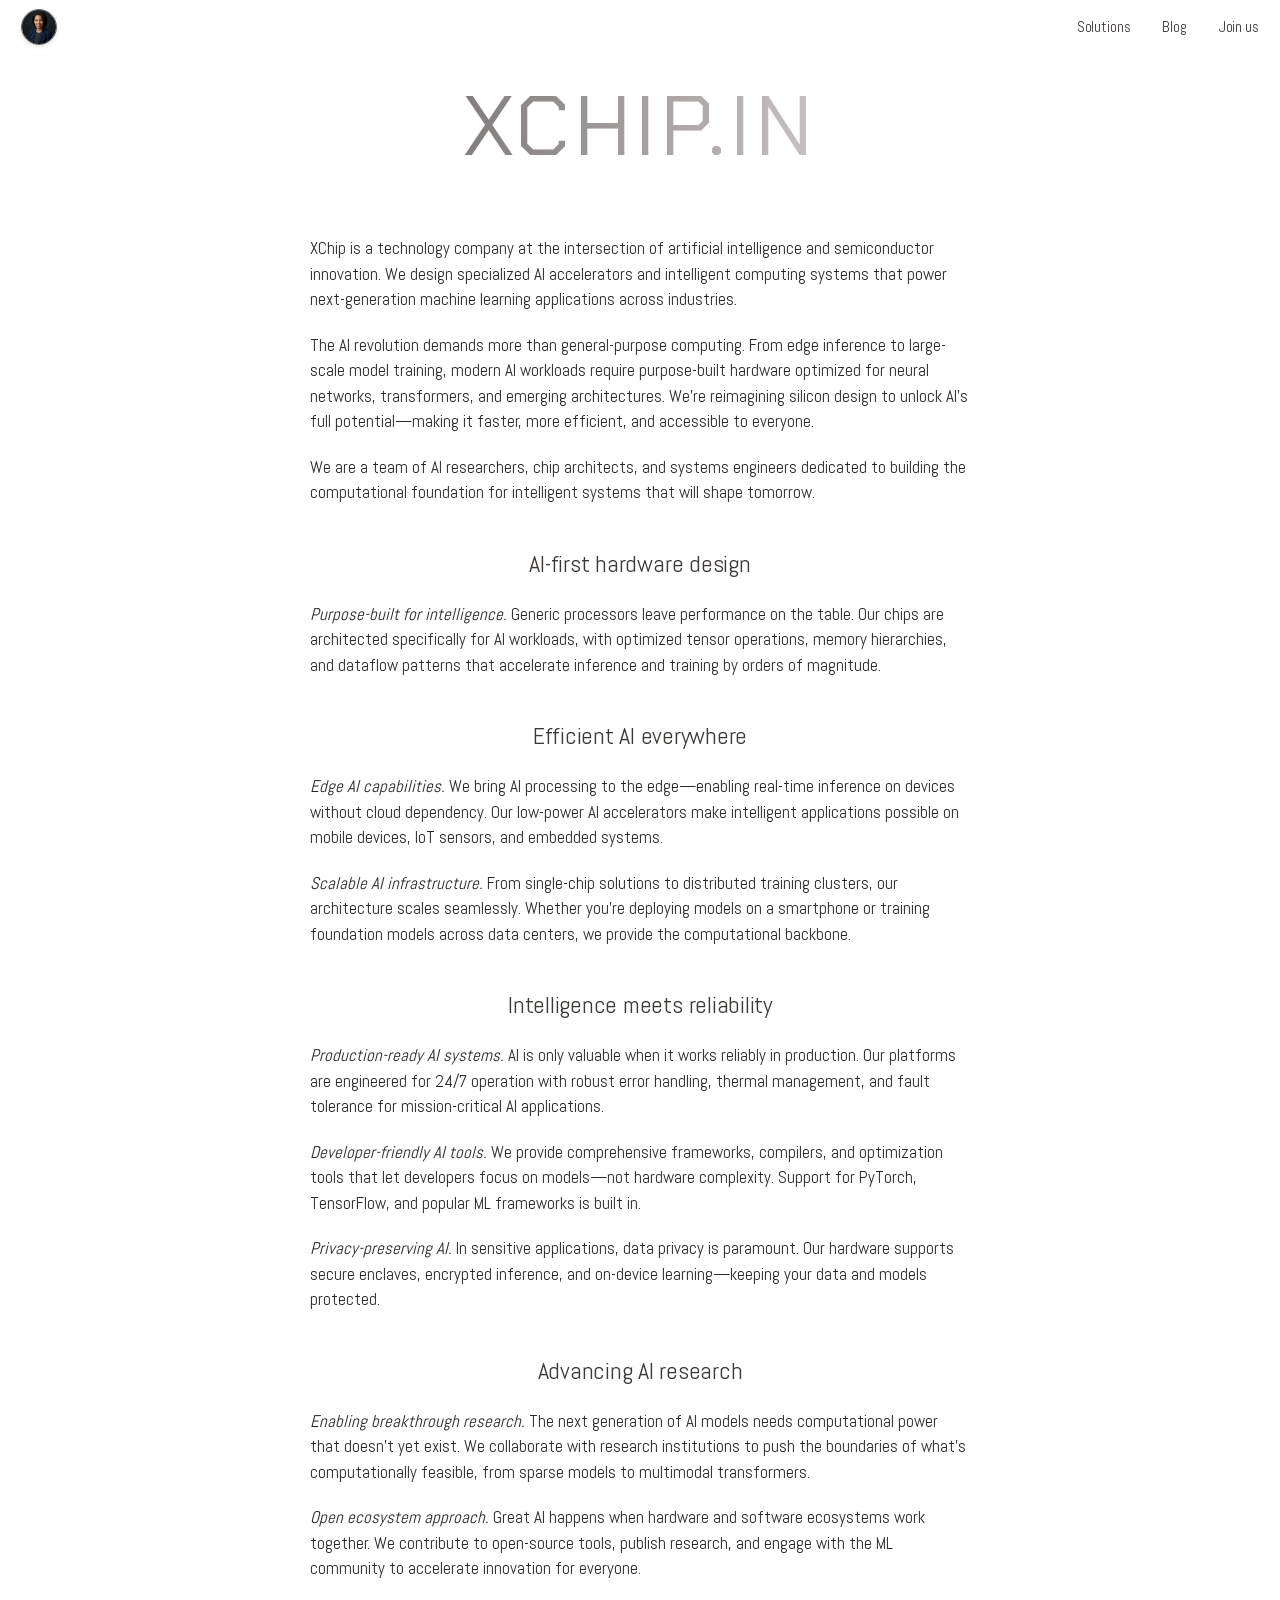
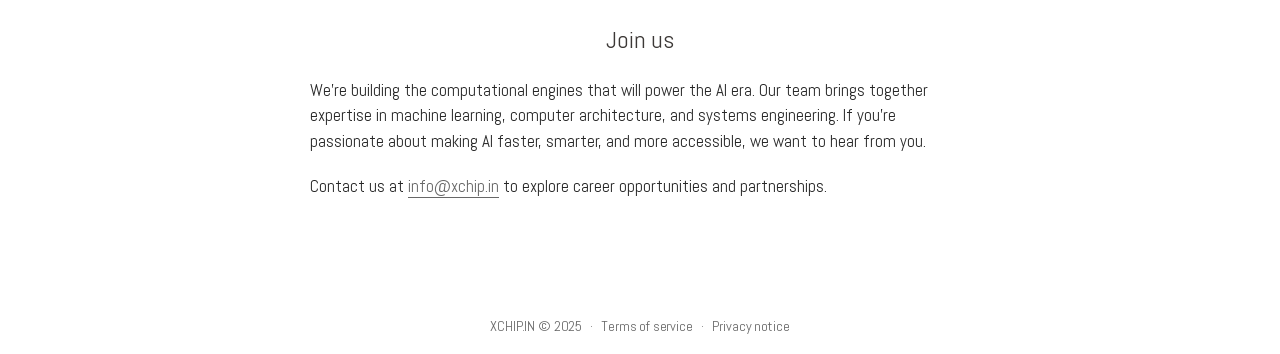
==== commit 11cf4538: "Deploy to GitHub Pages" ====
--- a/index.html
+++ b/index.html
@@ -1 +1 @@
-<!DOCTYPE html><html lang="en" class="__variable_bde904 __variable_f241f1"><head><meta charSet="utf-8"/><meta name="viewport" content="width=device-width, initial-scale=1"/><link rel="preload" href="/_next/static/media/4c7c43bdd7a35c63-s.p.woff2" as="font" crossorigin="" type="font/woff2"/><link rel="preload" href="/_next/static/media/5e1bda47f81ec89a-s.p.woff2" as="font" crossorigin="" type="font/woff2"/><link rel="preload" href="/_next/static/media/6681946d7a6ccbb7-s.p.woff2" as="font" crossorigin="" type="font/woff2"/><link rel="preload" href="/_next/static/media/84f090e3b62fb9e3-s.p.woff2" as="font" crossorigin="" type="font/woff2"/><link rel="preload" href="/_next/static/media/e6fd32ec5acdd27d-s.p.woff2" as="font" crossorigin="" type="font/woff2"/><link rel="stylesheet" href="/_next/static/css/7eb363d638acc1cd.css" data-precedence="next"/><link rel="preload" as="script" fetchPriority="low" href="/_next/static/chunks/webpack-5a1255510ad6fb88.js"/><script src="/_next/static/chunks/4bd1b696-7f4092adee896cfb.js" async=""></script><script src="/_next/static/chunks/517-1ec7c2b72d653d31.js" async=""></script><script src="/_next/static/chunks/main-app-de14f7221e1ef177.js" async=""></script><script src="/_next/static/chunks/396-ff464c46c90c9ffe.js" async=""></script><script src="/_next/static/chunks/app/page-1e46d337e881772c.js" async=""></script><meta name="next-size-adjust"/><title>XCHIP.IN</title><meta name="description" content="XCHIP.IN is an artificial intelligence research and product company building intelligent solutions for tomorrow&#x27;s challenges."/><link rel="icon" href="https://public.xchip.in/logo/logo-100.png"/><script src="/_next/static/chunks/polyfills-42372ed130431b0a.js" noModule=""></script></head><body><div id="wrapper"><header id="header"><div id="site-header" class="site-header" style="justify-content:flex-end"><div class="navbar-logo navbar-logo-hidden"><a href="/">XCHIP.IN</a></div><div class="nav-group"><nav class="top-nav"><a href="/solutions">Solutions</a><a href="/blog">Blog</a><a href="/#join-us">Join us</a></nav><button id="menu-toggle" class="hamburger " aria-label="Open menu" aria-expanded="false" aria-controls="mobile-menu" type="button"><span></span><span></span><span></span></button></div></div><div id="mobile-menu" class="mobile-menu-overlay " aria-hidden="true" style="display:none"><div class="mobile-menu-header">XCHIP.IN</div><button class="mobile-menu-close" aria-label="Close menu">✕</button><nav class="mobile-menu-nav" role="navigation" aria-label="Mobile"><a href="/">Home</a><a href="/solutions">Solutions</a><a href="/blog">Blog</a><a href="/#join-us">Join us</a></nav></div><div role="banner" class="logo-container"><a class="logo" href="/">XCHIP.IN</a></div></header><main id="main" class="index content"><article class="content"><p>XChip is a technology company at the intersection of artificial intelligence and semiconductor innovation. We design specialized AI accelerators and intelligent computing systems that power next-generation machine learning applications across industries.</p><p>The AI revolution demands more than general-purpose computing. From edge inference to large-scale model training, modern AI workloads require purpose-built hardware optimized for neural networks, transformers, and emerging architectures. We&#x27;re reimagining silicon design to unlock AI&#x27;s full potential—making it faster, more efficient, and accessible to everyone.</p><p>We are a team of AI researchers, chip architects, and systems engineers dedicated to building the computational foundation for intelligent systems that will shape tomorrow.</p><h2 style="text-align:center">AI-first hardware design</h2><p><em>Purpose-built for intelligence.</em> Generic processors leave performance on the table. Our chips are architected specifically for AI workloads, with optimized tensor operations, memory hierarchies, and dataflow patterns that accelerate inference and training by orders of magnitude.</p><h2 style="text-align:center">Efficient AI everywhere</h2><p><em>Edge AI capabilities.</em> We bring AI processing to the edge—enabling real-time inference on devices without cloud dependency. Our low-power AI accelerators make intelligent applications possible on mobile devices, IoT sensors, and embedded systems.</p><p><em>Scalable AI infrastructure.</em> From single-chip solutions to distributed training clusters, our architecture scales seamlessly. Whether you&#x27;re deploying models on a smartphone or training foundation models across data centers, we provide the computational backbone.</p><h2 style="text-align:center">Intelligence meets reliability</h2><p><em>Production-ready AI systems.</em> AI is only valuable when it works reliably in production. Our platforms are engineered for 24/7 operation with robust error handling, thermal management, and fault tolerance for mission-critical AI applications.</p><p><em>Developer-friendly AI tools.</em> We provide comprehensive frameworks, compilers, and optimization tools that let developers focus on models—not hardware complexity. Support for PyTorch, TensorFlow, and popular ML frameworks is built in.</p><p><em>Privacy-preserving AI.</em> In sensitive applications, data privacy is paramount. Our hardware supports secure enclaves, encrypted inference, and on-device learning—keeping your data and models protected.</p><h2 style="text-align:center">Advancing AI research</h2><p><em>Enabling breakthrough research.</em> The next generation of AI models needs computational power that doesn&#x27;t yet exist. We collaborate with research institutions to push the boundaries of what&#x27;s computationally feasible, from sparse models to multimodal transformers.</p><p><em>Open ecosystem approach.</em> Great AI happens when hardware and software ecosystems work together. We contribute to open-source tools, publish research, and engage with the ML community to accelerate innovation for everyone.</p><h2 id="join-us" style="text-align:center">Join us</h2><p>We&#x27;re building the computational engines that will power the AI era. Our team brings together expertise in machine learning, computer architecture, and systems engineering. If you&#x27;re passionate about making AI faster, smarter, and more accessible, we want to hear from you.</p><p>Contact us at <a href="mailto:info@xchip.in">info@xchip.in</a> to explore career opportunities and partnerships.</p></article></main><footer id="footer"><div><span><a href="/">XCHIP.IN</a> © 2025</span><span class="footer-separator" id="first-footer-separator">·</span><span><a href="/legal/terms">Terms of service</a></span><span class="footer-separator">·</span><span><a href="/legal/privacy">Privacy notice</a></span></div></footer></div><script src="/_next/static/chunks/webpack-5a1255510ad6fb88.js" async=""></script><script>(self.__next_f=self.__next_f||[]).push([0])</script><script>self.__next_f.push([1,"7:\"$Sreact.fragment\"\n8:I[5244,[],\"\"]\n9:I[3866,[],\"\"]\na:I[4719,[\"396\",\"static/chunks/396-ff464c46c90c9ffe.js\",\"974\",\"static/chunks/app/page-1e46d337e881772c.js\"],\"default\"]\nb:I[4839,[\"396\",\"static/chunks/396-ff464c46c90c9ffe.js\",\"974\",\"static/chunks/app/page-1e46d337e881772c.js\"],\"\"]\nc:I[6213,[],\"OutletBoundary\"]\ne:I[6213,[],\"MetadataBoundary\"]\n10:I[6213,[],\"ViewportBoundary\"]\n12:I[4835,[],\"\"]\n1:HL[\"/_next/static/media/4c7c43bdd7a35c63-s.p.woff2\",\"font\",{\"crossOrigin\":\"\",\"type\":\"font/woff2\"}]\n2:HL[\"/_next/static/media/5e1bda47f81ec89a-s.p.woff2\",\"font\",{\"crossOrigin\":\"\",\"type\":\"font/woff2\"}]\n3:HL[\"/_next/static/media/6681946d7a6ccbb7-s.p.woff2\",\"font\",{\"crossOrigin\":\"\",\"type\":\"font/woff2\"}]\n4:HL[\"/_next/static/media/84f090e3b62fb9e3-s.p.woff2\",\"font\",{\"crossOrigin\":\"\",\"type\":\"font/woff2\"}]\n5:HL[\"/_next/static/media/e6fd32ec5acdd27d-s.p.woff2\",\"font\",{\"crossOrigin\":\"\",\"type\":\"font/woff2\"}]\n6:HL[\"/_next/static/css/7eb363d638acc1cd.css\",\"style\"]\n"])</script><script>self.__next_f.push([1,"0:{\"P\":null,\"b\":\"rQSW_h4GHkvXRTORcmUNC\",\"p\":\"\",\"c\":[\"\",\"\"],\"i\":false,\"f\":[[[\"\",{\"children\":[\"__PAGE__\",{}]},\"$undefined\",\"$undefined\",true],[\"\",[\"$\",\"$7\",\"c\",{\"children\":[[[\"$\",\"link\",\"0\",{\"rel\":\"stylesheet\",\"href\":\"/_next/static/css/7eb363d638acc1cd.css\",\"precedence\":\"next\",\"crossOrigin\":\"$undefined\",\"nonce\":\"$undefined\"}]],[\"$\",\"html\",null,{\"lang\":\"en\",\"className\":\"__variable_bde904 __variable_f241f1\",\"children\":[\"$\",\"body\",null,{\"children\":[\"$\",\"$L8\",null,{\"parallelRouterKey\":\"children\",\"segmentPath\":[\"children\"],\"error\":\"$undefined\",\"errorStyles\":\"$undefined\",\"errorScripts\":\"$undefined\",\"template\":[\"$\",\"$L9\",null,{}],\"templateStyles\":\"$undefined\",\"templateScripts\":\"$undefined\",\"notFound\":[[\"$\",\"title\",null,{\"children\":\"404: This page could not be found.\"}],[\"$\",\"div\",null,{\"style\":{\"fontFamily\":\"system-ui,\\\"Segoe UI\\\",Roboto,Helvetica,Arial,sans-serif,\\\"Apple Color Emoji\\\",\\\"Segoe UI Emoji\\\"\",\"height\":\"100vh\",\"textAlign\":\"center\",\"display\":\"flex\",\"flexDirection\":\"column\",\"alignItems\":\"center\",\"justifyContent\":\"center\"},\"children\":[\"$\",\"div\",null,{\"children\":[[\"$\",\"style\",null,{\"dangerouslySetInnerHTML\":{\"__html\":\"body{color:#000;background:#fff;margin:0}.next-error-h1{border-right:1px solid rgba(0,0,0,.3)}@media (prefers-color-scheme:dark){body{color:#fff;background:#000}.next-error-h1{border-right:1px solid rgba(255,255,255,.3)}}\"}}],[\"$\",\"h1\",null,{\"className\":\"next-error-h1\",\"style\":{\"display\":\"inline-block\",\"margin\":\"0 20px 0 0\",\"padding\":\"0 23px 0 0\",\"fontSize\":24,\"fontWeight\":500,\"verticalAlign\":\"top\",\"lineHeight\":\"49px\"},\"children\":\"404\"}],[\"$\",\"div\",null,{\"style\":{\"display\":\"inline-block\"},\"children\":[\"$\",\"h2\",null,{\"style\":{\"fontSize\":14,\"fontWeight\":400,\"lineHeight\":\"49px\",\"margin\":0},\"children\":\"This page could not be found.\"}]}]]}]}]],\"notFoundStyles\":[]}]}]}]]}],{\"children\":[\"__PAGE__\",[\"$\",\"$7\",\"c\",{\"children\":[[\"$\",\"div\",null,{\"id\":\"wrapper\",\"children\":[[\"$\",\"$La\",null,{\"showLogo\":true,\"showNavbarLogo\":true}],[\"$\",\"main\",null,{\"id\":\"main\",\"className\":\"index content\",\"children\":[\"$\",\"article\",null,{\"className\":\"content\",\"children\":[[\"$\",\"p\",null,{\"children\":\"XChip is a technology company at the intersection of artificial intelligence and semiconductor innovation. We design specialized AI accelerators and intelligent computing systems that power next-generation machine learning applications across industries.\"}],[\"$\",\"p\",null,{\"children\":\"The AI revolution demands more than general-purpose computing. From edge inference to large-scale model training, modern AI workloads require purpose-built hardware optimized for neural networks, transformers, and emerging architectures. We're reimagining silicon design to unlock AI's full potential—making it faster, more efficient, and accessible to everyone.\"}],[\"$\",\"p\",null,{\"children\":\"We are a team of AI researchers, chip architects, and systems engineers dedicated to building the computational foundation for intelligent systems that will shape tomorrow.\"}],[\"$\",\"h2\",null,{\"style\":{\"textAlign\":\"center\"},\"children\":\"AI-first hardware design\"}],[\"$\",\"p\",null,{\"children\":[[\"$\",\"em\",null,{\"children\":\"Purpose-built for intelligence.\"}],\" Generic processors leave performance on the table. Our chips are architected specifically for AI workloads, with optimized tensor operations, memory hierarchies, and dataflow patterns that accelerate inference and training by orders of magnitude.\"]}],[\"$\",\"h2\",null,{\"style\":{\"textAlign\":\"center\"},\"children\":\"Efficient AI everywhere\"}],[\"$\",\"p\",null,{\"children\":[[\"$\",\"em\",null,{\"children\":\"Edge AI capabilities.\"}],\" We bring AI processing to the edge—enabling real-time inference on devices without cloud dependency. Our low-power AI accelerators make intelligent applications possible on mobile devices, IoT sensors, and embedded systems.\"]}],[\"$\",\"p\",null,{\"children\":[[\"$\",\"em\",null,{\"children\":\"Scalable AI infrastructure.\"}],\" From single-chip solutions to distributed training clusters, our architecture scales seamlessly. Whether you're deploying models on a smartphone or training foundation models across data centers, we provide the computational backbone.\"]}],[\"$\",\"h2\",null,{\"style\":{\"textAlign\":\"center\"},\"children\":\"Intelligence meets reliability\"}],[\"$\",\"p\",null,{\"children\":[[\"$\",\"em\",null,{\"children\":\"Production-ready AI systems.\"}],\" AI is only valuable when it works reliably in production. Our platforms are engineered for 24/7 operation with robust error handling, thermal management, and fault tolerance for mission-critical AI applications.\"]}],[\"$\",\"p\",null,{\"children\":[[\"$\",\"em\",null,{\"children\":\"Developer-friendly AI tools.\"}],\" We provide comprehensive frameworks, compilers, and optimization tools that let developers focus on models—not hardware complexity. Support for PyTorch, TensorFlow, and popular ML frameworks is built in.\"]}],[\"$\",\"p\",null,{\"children\":[[\"$\",\"em\",null,{\"children\":\"Privacy-preserving AI.\"}],\" In sensitive applications, data privacy is paramount. Our hardware supports secure enclaves, encrypted inference, and on-device learning—keeping your data and models protected.\"]}],[\"$\",\"h2\",null,{\"style\":{\"textAlign\":\"center\"},\"children\":\"Advancing AI research\"}],[\"$\",\"p\",null,{\"children\":[[\"$\",\"em\",null,{\"children\":\"Enabling breakthrough research.\"}],\" The next generation of AI models needs computational power that doesn't yet exist. We collaborate with research institutions to push the boundaries of what's computationally feasible, from sparse models to multimodal transformers.\"]}],[\"$\",\"p\",null,{\"children\":[[\"$\",\"em\",null,{\"children\":\"Open ecosystem approach.\"}],\" Great AI happens when hardware and software ecosystems work together. We contribute to open-source tools, publish research, and engage with the ML community to accelerate innovation for everyone.\"]}],[\"$\",\"h2\",null,{\"id\":\"join-us\",\"style\":{\"textAlign\":\"center\"},\"children\":\"Join us\"}],[\"$\",\"p\",null,{\"children\":\"We're building the computational engines that will power the AI era. Our team brings together expertise in machine learning, computer architecture, and systems engineering. If you're passionate about making AI faster, smarter, and more accessible, we want to hear from you.\"}],[\"$\",\"p\",null,{\"children\":[\"Contact us at \",[\"$\",\"a\",null,{\"href\":\"mailto:info@xchip.in\",\"children\":\"info@xchip.in\"}],\" to explore career opportunities and partnerships.\"]}]]}]}],[\"$\",\"footer\",null,{\"id\":\"footer\",\"children\":[\"$\",\"div\",null,{\"children\":[[\"$\",\"span\",null,{\"children\":[[\"$\",\"$Lb\",null,{\"href\":\"/\",\"children\":\"XCHIP.IN\"}],\" © 2025\"]}],[\"$\",\"span\",null,{\"className\":\"footer-separator\",\"id\":\"first-footer-separator\",\"children\":\"·\"}],[\"$\",\"span\",null,{\"children\":[\"$\",\"$Lb\",null,{\"href\":\"/legal/terms\",\"children\":\"Terms of service\"}]}],[\"$\",\"span\",null,{\"className\":\"footer-separator\",\"children\":\"·\"}],[\"$\",\"span\",null,{\"children\":[\"$\",\"$Lb\",null,{\"href\":\"/legal/privacy\",\"children\":\"Privacy notice\"}]}]]}]}]]}],null,[\"$\",\"$Lc\",null,{\"children\":\"$Ld\"}]]}],{},null]},null],[\"$\",\"$7\",\"h\",{\"children\":[null,[\"$\",\"$7\",\"c-XdA9OqhW38Hjxn2mJY1\",{\"children\":[[\"$\",\"$Le\",null,{\"children\":\"$Lf\"}],[\"$\",\"$L10\",null,{\"children\":\"$L11\"}],[\"$\",\"meta\",null,{\"name\":\"next-size-adjust\"}]]}]]}]]],\"m\":\"$undefined\",\"G\":[\"$12\",\"$undefined\"],\"s\":false,\"S\":true}\n"])</script><script>self.__next_f.push([1,"11:[[\"$\",\"meta\",\"0\",{\"name\":\"viewport\",\"content\":\"width=device-width, initial-scale=1\"}]]\nf:[[\"$\",\"meta\",\"0\",{\"charSet\":\"utf-8\"}],[\"$\",\"title\",\"1\",{\"children\":\"XCHIP.IN\"}],[\"$\",\"meta\",\"2\",{\"name\":\"description\",\"content\":\"XCHIP.IN is an artificial intelligence research and product company building intelligent solutions for tomorrow's challenges.\"}],[\"$\",\"link\",\"3\",{\"rel\":\"icon\",\"href\":\"https://public.xchip.in/logo/logo-100.png\"}]]\n"])</script><script>self.__next_f.push([1,"d:null\n"])</script></body></html>+<!DOCTYPE html><html lang="en" class="__variable_bde904 __variable_f241f1"><head><meta charSet="utf-8"/><meta name="viewport" content="width=device-width, initial-scale=1"/><link rel="preload" href="/_next/static/media/4c7c43bdd7a35c63-s.p.woff2" as="font" crossorigin="" type="font/woff2"/><link rel="preload" href="/_next/static/media/5e1bda47f81ec89a-s.p.woff2" as="font" crossorigin="" type="font/woff2"/><link rel="preload" href="/_next/static/media/6681946d7a6ccbb7-s.p.woff2" as="font" crossorigin="" type="font/woff2"/><link rel="preload" href="/_next/static/media/84f090e3b62fb9e3-s.p.woff2" as="font" crossorigin="" type="font/woff2"/><link rel="preload" href="/_next/static/media/e6fd32ec5acdd27d-s.p.woff2" as="font" crossorigin="" type="font/woff2"/><link rel="preload" as="image" href="/manoj.jpg"/><link rel="stylesheet" href="/_next/static/css/140f5d9fa31df875.css" data-precedence="next"/><link rel="preload" as="script" fetchPriority="low" href="/_next/static/chunks/webpack-5a1255510ad6fb88.js"/><script src="/_next/static/chunks/4bd1b696-7f4092adee896cfb.js" async=""></script><script src="/_next/static/chunks/517-1ec7c2b72d653d31.js" async=""></script><script src="/_next/static/chunks/main-app-2e4c3b704518624c.js" async=""></script><script src="/_next/static/chunks/396-ff464c46c90c9ffe.js" async=""></script><script src="/_next/static/chunks/app/page-9a85178853e90cfa.js" async=""></script><meta name="next-size-adjust"/><title>XCHIP.IN</title><meta name="description" content="XCHIP.IN is an artificial intelligence research and product company building intelligent solutions for tomorrow&#x27;s challenges."/><link rel="icon" href="https://public.xchip.in/logo/logo-100.png"/><script src="/_next/static/chunks/polyfills-42372ed130431b0a.js" noModule=""></script></head><body><div id="wrapper"><header id="header"><div id="site-header" class="site-header" style="justify-content:space-between"><div class="site-header-left"><a href="https://manoj.xchip.in" class="header-avatar-link" title="Manoj&#x27;s Profile"><img src="/manoj.jpg" alt="Manoj" class="header-avatar"/></a><div class="navbar-logo navbar-logo-hidden"><a href="/">XCHIP.IN</a></div></div><div class="nav-group"><nav class="top-nav"><a href="/solutions">Solutions</a><a href="/blog">Blog</a><a href="/#join-us">Join us</a></nav><button id="menu-toggle" class="hamburger " aria-label="Open menu" aria-expanded="false" aria-controls="mobile-menu" type="button"><span></span><span></span><span></span></button></div></div><div id="mobile-menu" class="mobile-menu-overlay " aria-hidden="true" style="display:none"><div class="mobile-menu-header">XCHIP.IN</div><button class="mobile-menu-close" aria-label="Close menu">✕</button><nav class="mobile-menu-nav" role="navigation" aria-label="Mobile"><a href="/">Home</a><a href="/solutions">Solutions</a><a href="/blog">Blog</a><a href="/#join-us">Join us</a></nav></div><div role="banner" class="logo-container"><a class="logo" href="/">XCHIP.IN</a></div></header><main id="main" class="index content"><article class="content"><p>XChip is a technology company at the intersection of artificial intelligence and semiconductor innovation. We design specialized AI accelerators and intelligent computing systems that power next-generation machine learning applications across industries.</p><p>The AI revolution demands more than general-purpose computing. From edge inference to large-scale model training, modern AI workloads require purpose-built hardware optimized for neural networks, transformers, and emerging architectures. We&#x27;re reimagining silicon design to unlock AI&#x27;s full potential—making it faster, more efficient, and accessible to everyone.</p><p>We are a team of AI researchers, chip architects, and systems engineers dedicated to building the computational foundation for intelligent systems that will shape tomorrow.</p><h2 style="text-align:center">AI-first hardware design</h2><p><em>Purpose-built for intelligence.</em> Generic processors leave performance on the table. Our chips are architected specifically for AI workloads, with optimized tensor operations, memory hierarchies, and dataflow patterns that accelerate inference and training by orders of magnitude.</p><h2 style="text-align:center">Efficient AI everywhere</h2><p><em>Edge AI capabilities.</em> We bring AI processing to the edge—enabling real-time inference on devices without cloud dependency. Our low-power AI accelerators make intelligent applications possible on mobile devices, IoT sensors, and embedded systems.</p><p><em>Scalable AI infrastructure.</em> From single-chip solutions to distributed training clusters, our architecture scales seamlessly. Whether you&#x27;re deploying models on a smartphone or training foundation models across data centers, we provide the computational backbone.</p><h2 style="text-align:center">Intelligence meets reliability</h2><p><em>Production-ready AI systems.</em> AI is only valuable when it works reliably in production. Our platforms are engineered for 24/7 operation with robust error handling, thermal management, and fault tolerance for mission-critical AI applications.</p><p><em>Developer-friendly AI tools.</em> We provide comprehensive frameworks, compilers, and optimization tools that let developers focus on models—not hardware complexity. Support for PyTorch, TensorFlow, and popular ML frameworks is built in.</p><p><em>Privacy-preserving AI.</em> In sensitive applications, data privacy is paramount. Our hardware supports secure enclaves, encrypted inference, and on-device learning—keeping your data and models protected.</p><h2 style="text-align:center">Advancing AI research</h2><p><em>Enabling breakthrough research.</em> The next generation of AI models needs computational power that doesn&#x27;t yet exist. We collaborate with research institutions to push the boundaries of what&#x27;s computationally feasible, from sparse models to multimodal transformers.</p><p><em>Open ecosystem approach.</em> Great AI happens when hardware and software ecosystems work together. We contribute to open-source tools, publish research, and engage with the ML community to accelerate innovation for everyone.</p><h2 id="join-us" style="text-align:center">Join us</h2><p>We&#x27;re building the computational engines that will power the AI era. Our team brings together expertise in machine learning, computer architecture, and systems engineering. If you&#x27;re passionate about making AI faster, smarter, and more accessible, we want to hear from you.</p><p>Contact us at <a href="mailto:info@xchip.in">info@xchip.in</a> to explore career opportunities and partnerships.</p></article></main><footer id="footer"><div><span><a href="/">XCHIP.IN</a> © 2025</span><span class="footer-separator" id="first-footer-separator">·</span><span><a href="/legal/terms">Terms of service</a></span><span class="footer-separator">·</span><span><a href="/legal/privacy">Privacy notice</a></span></div></footer></div><script src="/_next/static/chunks/webpack-5a1255510ad6fb88.js" async=""></script><script>(self.__next_f=self.__next_f||[]).push([0])</script><script>self.__next_f.push([1,"7:\"$Sreact.fragment\"\n8:I[5244,[],\"\"]\n9:I[3866,[],\"\"]\na:I[4719,[\"396\",\"static/chunks/396-ff464c46c90c9ffe.js\",\"974\",\"static/chunks/app/page-9a85178853e90cfa.js\"],\"default\"]\nb:I[4839,[\"396\",\"static/chunks/396-ff464c46c90c9ffe.js\",\"974\",\"static/chunks/app/page-9a85178853e90cfa.js\"],\"\"]\nc:I[6213,[],\"OutletBoundary\"]\ne:I[6213,[],\"MetadataBoundary\"]\n10:I[6213,[],\"ViewportBoundary\"]\n12:I[4835,[],\"\"]\n1:HL[\"/_next/static/media/4c7c43bdd7a35c63-s.p.woff2\",\"font\",{\"crossOrigin\":\"\",\"type\":\"font/woff2\"}]\n2:HL[\"/_next/static/media/5e1bda47f81ec89a-s.p.woff2\",\"font\",{\"crossOrigin\":\"\",\"type\":\"font/woff2\"}]\n3:HL[\"/_next/static/media/6681946d7a6ccbb7-s.p.woff2\",\"font\",{\"crossOrigin\":\"\",\"type\":\"font/woff2\"}]\n4:HL[\"/_next/static/media/84f090e3b62fb9e3-s.p.woff2\",\"font\",{\"crossOrigin\":\"\",\"type\":\"font/woff2\"}]\n5:HL[\"/_next/static/media/e6fd32ec5acdd27d-s.p.woff2\",\"font\",{\"crossOrigin\":\"\",\"type\":\"font/woff2\"}]\n6:HL[\"/_next/static/css/140f5d9fa31df875.css\",\"style\"]\n"])</script><script>self.__next_f.push([1,"0:{\"P\":null,\"b\":\"CbHByfDEtJ9_K27Vc4qfl\",\"p\":\"\",\"c\":[\"\",\"\"],\"i\":false,\"f\":[[[\"\",{\"children\":[\"__PAGE__\",{}]},\"$undefined\",\"$undefined\",true],[\"\",[\"$\",\"$7\",\"c\",{\"children\":[[[\"$\",\"link\",\"0\",{\"rel\":\"stylesheet\",\"href\":\"/_next/static/css/140f5d9fa31df875.css\",\"precedence\":\"next\",\"crossOrigin\":\"$undefined\",\"nonce\":\"$undefined\"}]],[\"$\",\"html\",null,{\"lang\":\"en\",\"className\":\"__variable_bde904 __variable_f241f1\",\"children\":[\"$\",\"body\",null,{\"children\":[\"$\",\"$L8\",null,{\"parallelRouterKey\":\"children\",\"segmentPath\":[\"children\"],\"error\":\"$undefined\",\"errorStyles\":\"$undefined\",\"errorScripts\":\"$undefined\",\"template\":[\"$\",\"$L9\",null,{}],\"templateStyles\":\"$undefined\",\"templateScripts\":\"$undefined\",\"notFound\":[[\"$\",\"title\",null,{\"children\":\"404: This page could not be found.\"}],[\"$\",\"div\",null,{\"style\":{\"fontFamily\":\"system-ui,\\\"Segoe UI\\\",Roboto,Helvetica,Arial,sans-serif,\\\"Apple Color Emoji\\\",\\\"Segoe UI Emoji\\\"\",\"height\":\"100vh\",\"textAlign\":\"center\",\"display\":\"flex\",\"flexDirection\":\"column\",\"alignItems\":\"center\",\"justifyContent\":\"center\"},\"children\":[\"$\",\"div\",null,{\"children\":[[\"$\",\"style\",null,{\"dangerouslySetInnerHTML\":{\"__html\":\"body{color:#000;background:#fff;margin:0}.next-error-h1{border-right:1px solid rgba(0,0,0,.3)}@media (prefers-color-scheme:dark){body{color:#fff;background:#000}.next-error-h1{border-right:1px solid rgba(255,255,255,.3)}}\"}}],[\"$\",\"h1\",null,{\"className\":\"next-error-h1\",\"style\":{\"display\":\"inline-block\",\"margin\":\"0 20px 0 0\",\"padding\":\"0 23px 0 0\",\"fontSize\":24,\"fontWeight\":500,\"verticalAlign\":\"top\",\"lineHeight\":\"49px\"},\"children\":\"404\"}],[\"$\",\"div\",null,{\"style\":{\"display\":\"inline-block\"},\"children\":[\"$\",\"h2\",null,{\"style\":{\"fontSize\":14,\"fontWeight\":400,\"lineHeight\":\"49px\",\"margin\":0},\"children\":\"This page could not be found.\"}]}]]}]}]],\"notFoundStyles\":[]}]}]}]]}],{\"children\":[\"__PAGE__\",[\"$\",\"$7\",\"c\",{\"children\":[[\"$\",\"div\",null,{\"id\":\"wrapper\",\"children\":[[\"$\",\"$La\",null,{\"showLogo\":true,\"showNavbarLogo\":true,\"showAvatar\":true}],[\"$\",\"main\",null,{\"id\":\"main\",\"className\":\"index content\",\"children\":[\"$\",\"article\",null,{\"className\":\"content\",\"children\":[[\"$\",\"p\",null,{\"children\":\"XChip is a technology company at the intersection of artificial intelligence and semiconductor innovation. We design specialized AI accelerators and intelligent computing systems that power next-generation machine learning applications across industries.\"}],[\"$\",\"p\",null,{\"children\":\"The AI revolution demands more than general-purpose computing. From edge inference to large-scale model training, modern AI workloads require purpose-built hardware optimized for neural networks, transformers, and emerging architectures. We're reimagining silicon design to unlock AI's full potential—making it faster, more efficient, and accessible to everyone.\"}],[\"$\",\"p\",null,{\"children\":\"We are a team of AI researchers, chip architects, and systems engineers dedicated to building the computational foundation for intelligent systems that will shape tomorrow.\"}],[\"$\",\"h2\",null,{\"style\":{\"textAlign\":\"center\"},\"children\":\"AI-first hardware design\"}],[\"$\",\"p\",null,{\"children\":[[\"$\",\"em\",null,{\"children\":\"Purpose-built for intelligence.\"}],\" Generic processors leave performance on the table. Our chips are architected specifically for AI workloads, with optimized tensor operations, memory hierarchies, and dataflow patterns that accelerate inference and training by orders of magnitude.\"]}],[\"$\",\"h2\",null,{\"style\":{\"textAlign\":\"center\"},\"children\":\"Efficient AI everywhere\"}],[\"$\",\"p\",null,{\"children\":[[\"$\",\"em\",null,{\"children\":\"Edge AI capabilities.\"}],\" We bring AI processing to the edge—enabling real-time inference on devices without cloud dependency. Our low-power AI accelerators make intelligent applications possible on mobile devices, IoT sensors, and embedded systems.\"]}],[\"$\",\"p\",null,{\"children\":[[\"$\",\"em\",null,{\"children\":\"Scalable AI infrastructure.\"}],\" From single-chip solutions to distributed training clusters, our architecture scales seamlessly. Whether you're deploying models on a smartphone or training foundation models across data centers, we provide the computational backbone.\"]}],[\"$\",\"h2\",null,{\"style\":{\"textAlign\":\"center\"},\"children\":\"Intelligence meets reliability\"}],[\"$\",\"p\",null,{\"children\":[[\"$\",\"em\",null,{\"children\":\"Production-ready AI systems.\"}],\" AI is only valuable when it works reliably in production. Our platforms are engineered for 24/7 operation with robust error handling, thermal management, and fault tolerance for mission-critical AI applications.\"]}],[\"$\",\"p\",null,{\"children\":[[\"$\",\"em\",null,{\"children\":\"Developer-friendly AI tools.\"}],\" We provide comprehensive frameworks, compilers, and optimization tools that let developers focus on models—not hardware complexity. Support for PyTorch, TensorFlow, and popular ML frameworks is built in.\"]}],[\"$\",\"p\",null,{\"children\":[[\"$\",\"em\",null,{\"children\":\"Privacy-preserving AI.\"}],\" In sensitive applications, data privacy is paramount. Our hardware supports secure enclaves, encrypted inference, and on-device learning—keeping your data and models protected.\"]}],[\"$\",\"h2\",null,{\"style\":{\"textAlign\":\"center\"},\"children\":\"Advancing AI research\"}],[\"$\",\"p\",null,{\"children\":[[\"$\",\"em\",null,{\"children\":\"Enabling breakthrough research.\"}],\" The next generation of AI models needs computational power that doesn't yet exist. We collaborate with research institutions to push the boundaries of what's computationally feasible, from sparse models to multimodal transformers.\"]}],[\"$\",\"p\",null,{\"children\":[[\"$\",\"em\",null,{\"children\":\"Open ecosystem approach.\"}],\" Great AI happens when hardware and software ecosystems work together. We contribute to open-source tools, publish research, and engage with the ML community to accelerate innovation for everyone.\"]}],[\"$\",\"h2\",null,{\"id\":\"join-us\",\"style\":{\"textAlign\":\"center\"},\"children\":\"Join us\"}],[\"$\",\"p\",null,{\"children\":\"We're building the computational engines that will power the AI era. Our team brings together expertise in machine learning, computer architecture, and systems engineering. If you're passionate about making AI faster, smarter, and more accessible, we want to hear from you.\"}],[\"$\",\"p\",null,{\"children\":[\"Contact us at \",[\"$\",\"a\",null,{\"href\":\"mailto:info@xchip.in\",\"children\":\"info@xchip.in\"}],\" to explore career opportunities and partnerships.\"]}]]}]}],[\"$\",\"footer\",null,{\"id\":\"footer\",\"children\":[\"$\",\"div\",null,{\"children\":[[\"$\",\"span\",null,{\"children\":[[\"$\",\"$Lb\",null,{\"href\":\"/\",\"children\":\"XCHIP.IN\"}],\" © 2025\"]}],[\"$\",\"span\",null,{\"className\":\"footer-separator\",\"id\":\"first-footer-separator\",\"children\":\"·\"}],[\"$\",\"span\",null,{\"children\":[\"$\",\"$Lb\",null,{\"href\":\"/legal/terms\",\"children\":\"Terms of service\"}]}],[\"$\",\"span\",null,{\"className\":\"footer-separator\",\"children\":\"·\"}],[\"$\",\"span\",null,{\"children\":[\"$\",\"$Lb\",null,{\"href\":\"/legal/privacy\",\"children\":\"Privacy notice\"}]}]]}]}]]}],null,[\"$\",\"$Lc\",null,{\"children\":\"$Ld\"}]]}],{},null]},null],[\"$\",\"$7\",\"h\",{\"children\":[null,[\"$\",\"$7\",\"hl4iIDtolrE_edZPxToqb\",{\"children\":[[\"$\",\"$Le\",null,{\"children\":\"$Lf\"}],[\"$\",\"$L10\",null,{\"children\":\"$L11\"}],[\"$\",\"meta\",null,{\"name\":\"next-size-adjust\"}]]}]]}]]],\"m\":\"$undefined\",\"G\":[\"$12\",\"$undefined\"],\"s\":false,\"S\":true}\n"])</script><script>self.__next_f.push([1,"11:[[\"$\",\"meta\",\"0\",{\"name\":\"viewport\",\"content\":\"width=device-width, initial-scale=1\"}]]\nf:[[\"$\",\"meta\",\"0\",{\"charSet\":\"utf-8\"}],[\"$\",\"title\",\"1\",{\"children\":\"XCHIP.IN\"}],[\"$\",\"meta\",\"2\",{\"name\":\"description\",\"content\":\"XCHIP.IN is an artificial intelligence research and product company building intelligent solutions for tomorrow's challenges.\"}],[\"$\",\"link\",\"3\",{\"rel\":\"icon\",\"href\":\"https://public.xchip.in/logo/logo-100.png\"}]]\n"])</script><script>self.__next_f.push([1,"d:null\n"])</script></body></html>
--- a/_next/static/css/140f5d9fa31df875.css
+++ b/_next/static/css/140f5d9fa31df875.css
@@ -0,0 +1 @@
+@font-face{font-family:Chakra Petch;font-style:normal;font-weight:400;font-display:swap;src:url(/_next/static/media/c43ef54631c6ad3c-s.woff2) format("woff2");unicode-range:u+02d7,u+0303,u+0331,u+0e01-0e5b,u+200c-200d,u+25cc}@font-face{font-family:Chakra Petch;font-style:normal;font-weight:400;font-display:swap;src:url(/_next/static/media/48b76bf2200d991e-s.woff2) format("woff2");unicode-range:u+0102-0103,u+0110-0111,u+0128-0129,u+0168-0169,u+01a0-01a1,u+01af-01b0,u+0300-0301,u+0303-0304,u+0308-0309,u+0323,u+0329,u+1ea0-1ef9,u+20ab}@font-face{font-family:Chakra Petch;font-style:normal;font-weight:400;font-display:swap;src:url(/_next/static/media/29e4af7482351bce-s.woff2) format("woff2");unicode-range:u+0100-02ba,u+02bd-02c5,u+02c7-02cc,u+02ce-02d7,u+02dd-02ff,u+0304,u+0308,u+0329,u+1d00-1dbf,u+1e00-1e9f,u+1ef2-1eff,u+2020,u+20a0-20ab,u+20ad-20c0,u+2113,u+2c60-2c7f,u+a720-a7ff}@font-face{font-family:Chakra Petch;font-style:normal;font-weight:400;font-display:swap;src:url(/_next/static/media/e6fd32ec5acdd27d-s.p.woff2) format("woff2");unicode-range:u+00??,u+0131,u+0152-0153,u+02bb-02bc,u+02c6,u+02da,u+02dc,u+0304,u+0308,u+0329,u+2000-206f,u+20ac,u+2122,u+2191,u+2193,u+2212,u+2215,u+feff,u+fffd}@font-face{font-family:Chakra Petch;font-style:normal;font-weight:500;font-display:swap;src:url(/_next/static/media/3926fa88ed32c251-s.woff2) format("woff2");unicode-range:u+02d7,u+0303,u+0331,u+0e01-0e5b,u+200c-200d,u+25cc}@font-face{font-family:Chakra Petch;font-style:normal;font-weight:500;font-display:swap;src:url(/_next/static/media/c3206c67a3393998-s.woff2) format("woff2");unicode-range:u+0102-0103,u+0110-0111,u+0128-0129,u+0168-0169,u+01a0-01a1,u+01af-01b0,u+0300-0301,u+0303-0304,u+0308-0309,u+0323,u+0329,u+1ea0-1ef9,u+20ab}@font-face{font-family:Chakra Petch;font-style:normal;font-weight:500;font-display:swap;src:url(/_next/static/media/b7d7f401753dc0c4-s.woff2) format("woff2");unicode-range:u+0100-02ba,u+02bd-02c5,u+02c7-02cc,u+02ce-02d7,u+02dd-02ff,u+0304,u+0308,u+0329,u+1d00-1dbf,u+1e00-1e9f,u+1ef2-1eff,u+2020,u+20a0-20ab,u+20ad-20c0,u+2113,u+2c60-2c7f,u+a720-a7ff}@font-face{font-family:Chakra Petch;font-style:normal;font-weight:500;font-display:swap;src:url(/_next/static/media/6681946d7a6ccbb7-s.p.woff2) format("woff2");unicode-range:u+00??,u+0131,u+0152-0153,u+02bb-02bc,u+02c6,u+02da,u+02dc,u+0304,u+0308,u+0329,u+2000-206f,u+20ac,u+2122,u+2191,u+2193,u+2212,u+2215,u+feff,u+fffd}@font-face{font-family:Chakra Petch;font-style:normal;font-weight:600;font-display:swap;src:url(/_next/static/media/1fc9a8acda3903f0-s.woff2) format("woff2");unicode-range:u+02d7,u+0303,u+0331,u+0e01-0e5b,u+200c-200d,u+25cc}@font-face{font-family:Chakra Petch;font-style:normal;font-weight:600;font-display:swap;src:url(/_next/static/media/7b750d5bfef15842-s.woff2) format("woff2");unicode-range:u+0102-0103,u+0110-0111,u+0128-0129,u+0168-0169,u+01a0-01a1,u+01af-01b0,u+0300-0301,u+0303-0304,u+0308-0309,u+0323,u+0329,u+1ea0-1ef9,u+20ab}@font-face{font-family:Chakra Petch;font-style:normal;font-weight:600;font-display:swap;src:url(/_next/static/media/2a7c45462b39533e-s.woff2) format("woff2");unicode-range:u+0100-02ba,u+02bd-02c5,u+02c7-02cc,u+02ce-02d7,u+02dd-02ff,u+0304,u+0308,u+0329,u+1d00-1dbf,u+1e00-1e9f,u+1ef2-1eff,u+2020,u+20a0-20ab,u+20ad-20c0,u+2113,u+2c60-2c7f,u+a720-a7ff}@font-face{font-family:Chakra Petch;font-style:normal;font-weight:600;font-display:swap;src:url(/_next/static/media/4c7c43bdd7a35c63-s.p.woff2) format("woff2");unicode-range:u+00??,u+0131,u+0152-0153,u+02bb-02bc,u+02c6,u+02da,u+02dc,u+0304,u+0308,u+0329,u+2000-206f,u+20ac,u+2122,u+2191,u+2193,u+2212,u+2215,u+feff,u+fffd}@font-face{font-family:Chakra Petch;font-style:normal;font-weight:700;font-display:swap;src:url(/_next/static/media/8d541ca8617572f0-s.woff2) format("woff2");unicode-range:u+02d7,u+0303,u+0331,u+0e01-0e5b,u+200c-200d,u+25cc}@font-face{font-family:Chakra Petch;font-style:normal;font-weight:700;font-display:swap;src:url(/_next/static/media/3955bbd902881c26-s.woff2) format("woff2");unicode-range:u+0102-0103,u+0110-0111,u+0128-0129,u+0168-0169,u+01a0-01a1,u+01af-01b0,u+0300-0301,u+0303-0304,u+0308-0309,u+0323,u+0329,u+1ea0-1ef9,u+20ab}@font-face{font-family:Chakra Petch;font-style:normal;font-weight:700;font-display:swap;src:url(/_next/static/media/f6d84cc3be9d6158-s.woff2) format("woff2");unicode-range:u+0100-02ba,u+02bd-02c5,u+02c7-02cc,u+02ce-02d7,u+02dd-02ff,u+0304,u+0308,u+0329,u+1d00-1dbf,u+1e00-1e9f,u+1ef2-1eff,u+2020,u+20a0-20ab,u+20ad-20c0,u+2113,u+2c60-2c7f,u+a720-a7ff}@font-face{font-family:Chakra Petch;font-style:normal;font-weight:700;font-display:swap;src:url(/_next/static/media/84f090e3b62fb9e3-s.p.woff2) format("woff2");unicode-range:u+00??,u+0131,u+0152-0153,u+02bb-02bc,u+02c6,u+02da,u+02dc,u+0304,u+0308,u+0329,u+2000-206f,u+20ac,u+2122,u+2191,u+2193,u+2212,u+2215,u+feff,u+fffd}@font-face{font-family:Chakra Petch Fallback;src:local("Arial");ascent-override:96.77%;descent-override:30.05%;line-gap-override:0.00%;size-adjust:102.51%}.__className_bde904{font-family:Chakra Petch,Chakra Petch Fallback;font-style:normal}.__variable_bde904{--font-chakra-petch:"Chakra Petch","Chakra Petch Fallback"}@font-face{font-family:Abel;font-style:normal;font-weight:400;font-display:swap;src:url(/_next/static/media/5e1bda47f81ec89a-s.p.woff2) format("woff2");unicode-range:u+00??,u+0131,u+0152-0153,u+02bb-02bc,u+02c6,u+02da,u+02dc,u+0304,u+0308,u+0329,u+2000-206f,u+20ac,u+2122,u+2191,u+2193,u+2212,u+2215,u+feff,u+fffd}@font-face{font-family:Abel Fallback;src:local("Arial");ascent-override:114.21%;descent-override:34.39%;line-gap-override:0.00%;size-adjust:85.76%}.__className_f241f1{font-family:Abel,Abel Fallback;font-weight:400;font-style:normal}.__variable_f241f1{--font-abel:"Abel","Abel Fallback"}@font-face{font-family:GT America;src:url(/fonts/GT-America-Standard-Regular-Trial.otf) format("opentype");font-weight:400;font-style:normal;font-display:swap}@font-face{font-family:GT America;src:url(/fonts/GT-America-Standard-Regular-Italic-Trial.otf) format("opentype");font-weight:400;font-style:italic;font-display:swap}@font-face{font-family:GT America;src:url(/fonts/GT-America-Standard-Medium-Trial.otf) format("opentype");font-weight:500;font-style:normal;font-display:swap}@font-face{font-family:GT America;src:url(/fonts/GT-America-Standard-Medium-Italic-Trial.otf) format("opentype");font-weight:500;font-style:italic;font-display:swap}@font-face{font-family:GT America;src:url(/fonts/GT-America-Standard-Bold-Trial.otf) format("opentype");font-weight:700;font-style:normal;font-display:swap}@font-face{font-family:GT America;src:url(/fonts/GT-America-Standard-Bold-Italic-Trial.otf) format("opentype");font-weight:700;font-style:italic;font-display:swap}@font-face{font-family:GT America;src:url(/fonts/GT-America-Standard-Light-Trial.otf) format("opentype");font-weight:300;font-style:normal;font-display:swap}@font-face{font-family:GT America;src:url(/fonts/GT-America-Standard-Black-Trial.otf) format("opentype");font-weight:900;font-style:normal;font-display:swap}:root{--bg_h:#fff;--bg:#fff;--bg_s:#fff;--bg_code:#f3f3f2;--bg1:#ebdbb2;--bg2:#d5c4a1;--bg3:#bdae93;--bg4:#a89984;--fg:#282828;--fg_code:#64a24e;--fg1:#3c3836;--fg2:#504945;--fg3:#665c54;--fg4:#676767;--fg5:#d4d0cd;--red:#ef402c;--green:#9cc355;--yellow:#b57614;--blue:#0e9ee4;--purple:#8f3f71;--aqua:#427b58;--orange:#af3a03;--gray:#817d79;--red-dim:#cc2412;--green-dim:#98971a;--yellow-dim:#d79921;--blue-dim:#458598;--purple-dim:#b16286;--aqua-dim:#689d6a;--orange-dim:#d65d0e;--gray-dim:#817d79;--hover-bg:hsla(0,0%,50%,.12);--font-sans:var(--font-abel),-apple-system,BlinkMacSystemFont,"Segoe UI",Roboto,"Helvetica Neue",Arial,sans-serif;--font-serif:var(--font-abel),-apple-system,BlinkMacSystemFont,"Segoe UI",Roboto,"Helvetica Neue",Arial,sans-serif;--font-sans-fallback:-apple-system,BlinkMacSystemFont,"Segoe UI",Roboto,"Helvetica Neue",Arial,sans-serif}.darkmode{--bg_h:#000;--bg:#000;--bg_s:#1a1a1a;--bg_code:#1a1a1a;--bg1:#2a2a2a;--bg2:#3a3a3a;--bg3:#4a4a4a;--bg4:#5a5a5a;--fg:#fff;--fg_code:#8ec07c;--fg1:#f0f0f0;--fg2:#e0e0e0;--fg3:#d0d0d0;--fg4:silver;--fg5:#b0b0b0;--red:#ef402c;--green:#9cc355;--yellow:#fabd2f;--blue:#0e9ee4;--purple:#d3869b;--aqua:#8ec07c;--gray:#817d79;--orange:#fe8019;--red-dim:#cc2412;--green-dim:#98971a;--yellow-dim:#d79921;--blue-dim:#458588;--purple-dim:#b16286;--aqua-dim:#689d6a;--gray-dim:#a89984;--orange-dim:#d65d0e;--hover-bg:hsla(0,0%,50%,.4)}*{box-sizing:border-box;margin:0;padding:0}nextjs-portal{display:none}html{overflow-y:scroll;overflow-x:hidden;scrollbar-width:thin;scrollbar-color:var(--fg4) var(--bg)}body{line-height:1.5;background-color:var(--bg);color:var(--fg);margin:0;padding:0;min-height:100vh;overflow-x:hidden}#main-title,body{font-family:var(--font-sans);font-size:17px}#main-title{font-weight:400;text-transform:none;letter-spacing:normal;text-wrap:balance;color:var(--fg4);position:relative;overflow:hidden;display:inline-block}#main-title .title-main{font-style:normal;color:var(--fg)!important}#main-title .title-sub{font-style:italic;color:var(--fg4);margin-left:8px}.site-header-left{display:flex;align-items:center;gap:12px}.header-avatar-link{display:flex;align-items:center;justify-content:center;transition:transform .2s ease-in-out,opacity .2s ease-in-out}.header-avatar-link:hover{transform:scale(1.05);opacity:.9}.header-avatar{width:36px;height:36px;border-radius:50%;object-fit:cover;border:1.5px solid var(--fg4);box-shadow:0 2px 4px rgba(0,0,0,.1);transition:border-color .3s ease-in-out}body.darkmode .header-avatar{border-color:var(--fg3)}.navbar-logo{flex-shrink:0;opacity:1;transition:opacity .3s ease-in-out}.navbar-logo-hidden{opacity:0;pointer-events:none;visibility:hidden}@media (max-width:600px){.navbar-logo-hidden{opacity:1!important;pointer-events:auto!important}}.navbar-logo-mobile-only{display:none}@media (max-width:600px){.navbar-logo-mobile-only{display:block!important}}#header .navbar-logo a,#header .navbar-logo a:active,#header .navbar-logo a:hover,#header .navbar-logo a:link,#header .navbar-logo a:visited{font-family:var(--font-sans)!important;font-style:normal!important;font-weight:500!important;font-size:17px!important;line-height:25px!important;letter-spacing:1.7px!important;color:var(--fg4);text-decoration:none!important;transition:opacity .3s ease-in-out}body.darkmode #header .navbar-logo a,body.darkmode #header .navbar-logo a:active,body.darkmode #header .navbar-logo a:hover,body.darkmode #header .navbar-logo a:link,body.darkmode #header .navbar-logo a:visited{color:var(--fg4)!important}#header .navbar-logo a:hover{opacity:.8}.nav-group{gap:0}.nav-group,.top-nav{display:flex;align-items:center}.top-nav{gap:2rem;font-family:var(--font-sans)}.top-nav a{font-family:var(--font-sans)!important;font-weight:400;font-style:normal;color:var(--fg1)!important;text-decoration:none;font-size:15px;letter-spacing:-.01em;transition:opacity .3s ease-in-out;display:flex;align-items:center;height:100%;opacity:1}.top-nav a:hover{text-decoration:underline;-webkit-text-decoration-color:color-mix(in srgb,var(--fg) 20%,transparent);text-decoration-color:color-mix(in srgb,var(--fg) 20%,transparent);text-underline-offset:2px}.dark-mode-toggle{color:var(--fg);border:none;cursor:pointer;background-color:var(--bg);padding:.5rem;border-radius:50%;transition:background-color .3s ease-in-out;display:flex;align-items:center;justify-content:center;height:2.5rem;width:2.5rem;flex-shrink:0;margin-left:1.5rem}.dark-mode-toggle:hover{color:var(--fg1);background-color:var(--hover-bg)}.hamburger{display:none;position:relative;width:40px;height:40px;border:none;background:transparent;cursor:pointer;padding:8px;margin-left:.5rem;-webkit-tap-highlight-color:transparent}.hamburger span{position:absolute;left:9px;right:9px;height:2px;background:var(--fg3);border-radius:2px;transition:transform .25s ease,opacity .2s ease,top .25s ease,bottom .25s ease}.hamburger span:first-child{top:12px}.hamburger span:nth-child(2){top:19px}.hamburger span:nth-child(3){bottom:12px}.mobile-menu-overlay{position:fixed;inset:0;background:var(--bg);opacity:0;visibility:hidden;pointer-events:none;transition:opacity .25s ease,visibility .25s ease;z-index:1000;display:flex;align-items:center;justify-content:center}.mobile-menu-overlay.open{opacity:1;visibility:visible;pointer-events:auto}.mobile-menu-nav{display:flex;flex-direction:column;gap:1.25rem;text-align:center;align-items:center;justify-content:center;padding:4rem 2rem;min-height:100vh}.mobile-menu-nav a{font-family:var(--font-sans);font-weight:400;font-size:20px;letter-spacing:-.01em;color:var(--fg)!important;text-decoration:none}#header .site-header,.hamburger{z-index:1001}body.menu-open{overflow:hidden}@media screen and (max-width:768px){#header .site-header{position:fixed;top:0;left:0;right:0;z-index:1002;background:var(--bg);padding:.75rem 1rem;height:50px}.navbar-logo a{font-size:17px!important;line-height:23px!important}.top-nav{gap:1.5rem}.dark-mode-toggle{height:2rem;width:2rem;margin-left:1rem}}body.darkmode #moon,body:not(.darkmode) #sun{display:none}a{text-decoration:none;transition:color .3s ease-in-out,opacity .3s ease-in-out}a:link{color:var(--fg4)}a:hover,a:visited{color:var(--fg4);opacity:1}::selection{background-color:rgba(0,0,0,.12)}.darkmode ::selection{background-color:hsla(0,0%,94%,.5);color:var(--fg)}time{color:var(--fg4);min-width:5rem}hr{background-color:var(--fg4);margin-top:1rem;margin-bottom:1rem;border:0;height:1px}#wrapper{font-family:var(--font-sans);background-color:var(--bg);display:flex;flex-direction:column;min-height:100vh;overflow-wrap:break-word;padding:0 1rem}@media screen and (max-width:768px){#wrapper{padding-left:.33rem;padding-right:.33rem}}.paginator{align-items:center;display:flex;flex-direction:row;justify-content:space-between;margin-top:3.5rem;position:relative}.paginator #back-to-top{position:absolute;left:50%;transform:translateX(-50%)}::-webkit-scrollbar{background-color:var(--bg);height:8px;width:8px}::-webkit-scrollbar-thumb{background-color:var(--fg4)}::-webkit-scrollbar-thumb:hover{background-color:var(--fg1)}#header{flex-direction:column;background-color:var(--bg);transition:transform .3s ease}#header,#header .site-header{align-items:center;display:flex;box-sizing:border-box}#header .site-header{width:100%;justify-content:space-between;position:relative;height:54px;padding:0 1rem}@media screen and (min-width:769px){#header .site-header{padding-left:.33rem;padding-right:.33rem}}@media screen and (max-width:768px){#header .site-header{position:fixed;top:0;left:0;right:0;z-index:1002;background:var(--bg)}#wrapper{padding-top:50px}}.navbar-spacer{flex-shrink:0}#header .site-header>h1{text-align:center;margin:0;padding:0}@media screen and (min-width:768px){#header .site-header>h1{font-size:2.8rem}}#header .post-header{width:100%;background-color:var(--bg);padding:1rem;display:flex;align-items:center;justify-content:center}#header .post-header .post-title-sticky{font-family:var(--font-sans);font-weight:500;font-size:24px;color:var(--fg);margin:0;text-align:center;max-width:100%;overflow:hidden;text-overflow:ellipsis;white-space:nowrap}#header>nav{display:flex;flex-direction:row;justify-content:space-around;flex-wrap:wrap;max-width:768px;margin-top:10px;width:100%}#header>nav>span>a{font-size:1rem;color:var(--fg3);text-decoration:none;display:inline-block;position:relative;transition:color .3s ease-in-out,opacity .3s ease-in-out}#header>nav>span>a:after{background-color:var(--fg3);content:"";position:absolute;width:100%;transform:scaleX(0);height:1px;bottom:0;left:0;transform-origin:bottom right;transition:transform .25s ease-out,opacity .3s ease-in-out;opacity:1}#header>nav>span>a:hover{color:var(--fg);opacity:1}#header>nav>span>a:hover:after{transform:scaleX(1);transform-origin:bottom left;opacity:.5}main{margin:0;flex:1 1;padding-left:1rem;padding-right:1rem}#main{align-self:center;display:flex;flex-direction:column;flex-grow:1;width:100%;margin:auto;max-width:680px;padding:1rem;animation:fadeIn .6s ease-in-out}@media screen and (max-width:768px){#main{width:100%}}#footer{font-family:var(--font-sans);font-weight:400;font-style:normal;color:var(--fg4);align-items:center;display:flex;font-size:.9rem;letter-spacing:-.01em;flex-direction:column;margin-top:5rem;margin-bottom:1rem}#footer *{font-family:inherit!important}#footer>.footnote{text-align:center}#footer>div>span>a{color:var(--fg4);text-decoration:none;position:relative;transition:color .3s ease-in-out,opacity .3s ease-in-out}#footer>div>span>a:after{background-color:var(--fg4);content:"";position:absolute;width:100%;transform:scaleX(0);height:.5px;bottom:0;left:0;transform-origin:bottom right;transition:transform .2s ease-out,opacity .3s ease-in-out;opacity:1}#footer>div>span>a:hover{color:var(--fg3);opacity:1}#footer>div>span>a:hover:after{transform:scaleX(1);transform-origin:bottom left;opacity:.5}#footer>div{display:flex;flex-wrap:wrap;justify-content:center;align-items:center;text-align:center}#footer>div>span{padding:0 .25rem}@media (max-width:600px){.top-nav{display:none}.hamburger{display:inline-block}#header .site-header{padding-right:.6rem}.navbar-logo{display:block!important}.navbar-logo a{font-size:15px!important;line-height:21px!important;letter-spacing:1.5px!important}.top-nav{gap:1.5rem}.top-nav a{font-size:14px}#footer{padding-left:1rem;padding-right:1rem}#footer,#footer>div{align-items:flex-start}#footer>div{flex-direction:column;text-align:left;width:100%}#footer>div>span{width:100%;padding:.25rem 0;font-size:.9rem}#footer>div>.footer-separator{display:none}}#sharingbuttons{align-items:center;display:flex;flex-direction:row;justify-content:space-between;margin-top:1rem;flex-wrap:wrap}.icon svg{fill:var(--fg);margin-right:.3em;margin-left:.3em}.taxonomy-svg{padding:0;top:.125em;position:relative}.row{margin-left:2rem}@keyframes fadeIn{0%{opacity:0}to{opacity:1}}.logo-container{max-width:var(--container-4xl);margin-inline:auto;padding-block:1rem 1.4rem;text-align:center;animation:fadeIn .6s ease-in-out}.logo{position:relative;overflow:hidden;background:#fff;color:#000;border:1px solid #fff;-webkit-backface-visibility:hidden;backface-visibility:hidden;animation:float 7s ease-in-out infinite;display:inline-block;font-size:clamp(4em,10vw,5em);font-weight:400;text-transform:uppercase;letter-spacing:.05em;line-height:1.3;text-wrap:stable;font-family:var(--font-chakra-petch),"Chakra Petch",sans-serif;color:inherit!important;text-decoration:none!important}.home-announcement{margin-top:1.2rem;display:flex;justify-content:center;align-items:center;gap:.6rem;text-decoration:none;position:relative}.home-announcement .pill{display:inline-flex;align-items:center;justify-content:center;padding:.18rem .4rem;font-family:var(--font-sans);font-weight:450;font-size:.7rem;letter-spacing:.08em;color:color-mix(in srgb,var(--fg) 65%,transparent);background:linear-gradient(180deg,#fff,#f3f3f3 98.08%);border:1px solid rgba(0,0,0,.07);border-radius:100px}.home-announcement .announcement-text{font-family:var(--font-sans);font-size:17px;color:var(--fg2);position:static;display:inline;text-decoration:none}.home-announcement:hover .announcement-text{text-decoration:underline;-webkit-text-decoration-color:color-mix(in srgb,var(--fg2) 20%,transparent);text-decoration-color:color-mix(in srgb,var(--fg2) 20%,transparent);text-underline-offset:2px}@media (max-width:600px){.home-announcement .announcement-text{font-size:1.05rem}}.logo:AFTER{content:"";position:absolute;top:50%;left:50%;width:150%;aspect-ratio:1;background:linear-gradient(90deg,#565151,#d2caca);mix-blend-mode:screen;animation:gradRotate 8s linear infinite;pointer-events:none;max-width:100vw;overflow:clip;transform-origin:center;transform:translate(-50%,-50%)}.darkmode .logo{background:#000;color:#fff;border-color:#000}.darkmode .logo:AFTER{background:linear-gradient(90deg,#b5b9ff,#ffd6e0,#c1f7d3,#ffe5b4,#f7c8ff,#b5b9ff,#ffd6e0);mix-blend-mode:multiply}@media(prefers-reduced-motion:reduce){.logo{animation:none}}@keyframes float{0%{transform:translateY(5px)}50%{transform:translateY(-5px)}to{transform:translateY(5px)}}@keyframes gradRotate{0%{transform:translate(-50%,-50%) rotate(0deg)}to{transform:translate(-50%,-50%) rotate(1turn)}}#main.index.content{max-width:calc(660px + 3.2rem)}#main.content>article.content{max-width:660px;margin-left:auto;margin-right:auto}#main.index.list{max-width:calc(660px + 3.2rem)}#main.index.list .blog-page-title,#main.index.list .content,#main.index.list .post-group{max-width:660px;margin-left:0;margin-right:0}#main.index .post-group ul{list-style-type:none}#main.index.content ul{list-style-type:none;margin-left:0;padding-left:0}#main.index.content ul li{display:flex;justify-content:space-between;align-items:baseline;margin-bottom:.75rem}#main.index.content ul li a{color:var(--fg);text-decoration:none;position:relative;transition:color .3s ease-in-out}#main.index.content ul li a:after{background-color:var(--fg);content:"";position:absolute;width:100%;transform:scaleX(0);height:.5px;bottom:0;margin-bottom:2px;left:0;transform-origin:bottom right;transition:transform .2s ease-out}#main.index.content ul li a:hover:after{transform:scaleX(1);transform-origin:bottom left}#main.index.content .job-location{color:var(--fg4);margin-left:2rem}@media (max-width:600px){#main.index.content ul li{flex-direction:column;align-items:flex-start}#main.index.content .job-location{margin-left:0}#main.index.content h2[style*="text-align: center"]{text-align:left!important}}#main.index.list .post-group ul{padding-top:2rem}#main.index .post-group ul li{margin-bottom:0}#main.index .post-group .post-item-link{display:grid;grid-template-columns:80px 1fr;grid-gap:2rem;gap:2rem;align-items:baseline;line-height:1.4;padding:1.2rem 1.5rem;margin:0 -1.5rem .5rem;border-radius:8px;text-decoration:none;color:inherit;cursor:pointer}#main.index .post-group .post-info{display:flex;flex-direction:column;align-items:flex-start;gap:.25rem}#main.index .post-group .post-info .post-subtitle{font-size:.95em;color:var(--fg1);line-height:1.4;transition:opacity .2s ease}#main.index .post-group .post-info .author{display:block;font-size:16px;color:var(--fg4);font-family:var(--font-sans);padding-top:10px;transition:opacity .2s ease}#main.index .post-group .post-item-link .desktop-time{text-align:left;font-size:15px;font-family:var(--font-sans);color:var(--fg4);white-space:nowrap;transition:opacity .2s ease}@media screen and (min-width:768px){#main.index .post-group ul{margin-left:0;padding-left:0}}.mobile-time{display:none}.author-date-wrapper{display:block}@media screen and (max-width:767px){#main.index .post-group .post-item-link{display:block;padding:1.6rem;margin:0 -1.6rem}.desktop-time{display:none}.mobile-time{display:inline;font-size:16px;color:var(--fg4);font-family:var(--font-sans);transition:opacity .2s ease}.author-date-wrapper{display:flex;align-items:baseline;gap:.8rem}#main.index .post-group .post-info{display:flex;flex-direction:column;gap:.25rem}}@media (max-width:1170px){#main.content,#main.index{padding-left:1.6rem;padding-right:1.6rem}}#main.index .post-group .post-title{color:var(--fg);font-size:17px;font-weight:700;position:relative;display:inline-block;transition:opacity .2s ease}#main.index .post-group .post-item-link:hover .post-info .post-title{color:var(--fg);text-decoration:underline;-webkit-text-decoration-color:color-mix(in srgb,var(--fg2) 20%,transparent);text-decoration-color:color-mix(in srgb,var(--fg2) 20%,transparent);text-underline-offset:2px}#main.index .post-group .post-item-link:hover .post-info .post-subtitle{color:var(--fg)}#main.index .post-group .post-item-link:hover .author,#main.index .post-group .post-item-link:hover .desktop-time,#main.index .post-group .post-item-link:hover .mobile-time,#main.index .post-group .post-item-link:hover time{color:var(--fg3)}.blog-page-title{font-family:var(--font-serif);font-size:1.6rem;font-weight:600;text-align:left;margin:0 0 .5rem;padding-top:.5rem;line-height:1.1}main.list .content{font-style:italic}.chart-line,.chart-line-2pane{margin:1rem 0}.chart-line .chart-title,.chart-line-2pane .chart-title{font-family:var(--font-sans);font-weight:500;font-size:24px;dominant-baseline:hanging;fill:var(--fg)}.chart-line text,.chart-line-2pane text{font-family:var(--font-sans);fill:var(--fg2);font-size:14px}.chart-line .axis-label,.chart-line-2pane .axis-label{font-family:var(--font-sans);font-size:.9rem;fill:var(--fg1)}.chart-line .axis-tick,.chart-line-2pane .axis-tick{fill:var(--fg2);font-size:.8rem}.chart-line .gridline,.chart-line-2pane .gridline{stroke:color-mix(in srgb,var(--fg4) 20%,var(--bg) 80%);stroke-width:1}.chart-line .tick,.chart-line-2pane .tick{stroke:var(--fg4)}.chart-line .axis-line,.chart-line-2pane .axis-line{stroke:var(--fg4);stroke-width:1}.chart-line .line,.chart-line-2pane .line{stroke:var(--series-color,var(--blue));stroke-width:var(--line-width,1.7);fill:none}figure.chart-line .line,figure.chart-line-2pane .line{fill:none;stroke-width:2px}.chart-line .point,.chart-line-2pane .point{fill:var(--series-color,var(--blue))}.chart-line .refline,.chart-line-2pane .refline{stroke:var(--red);stroke-dasharray:2 2;stroke-width:2}.chart-line .refline-label,.chart-line-2pane .refline-label{font-family:var(--font-sans);fill:var(--fg2);font-size:.9rem}.chart-line .legend-label,.chart-line-2pane .legend-label{fill:var(--fg1);font-size:14px}.chart-line .legend-swatch,.chart-line-2pane .legend-swatch{fill:var(--series-color,var(--blue))}.chart-line .legend-bg,.chart-line-2pane .legend-bg{fill:color-mix(in srgb,var(--bg) 92%,var(--fg4) 8%);stroke:color-mix(in srgb,var(--fg4) 20%,var(--bg) 80%)}.chart-line .series-color-box,.chart-line-2pane .series-color-box{fill:var(--series-color,var(--blue));stroke:color-mix(in srgb,var(--fg4) 20%,var(--bg) 80%);stroke-width:.5}.chart-line .series-label,.chart-line-2pane .series-label{font-family:var(--font-sans);fill:var(--fg1);font-size:.9rem;paint-order:stroke;stroke:var(--bg);stroke-width:3px}.chart-line .cursor-line,.chart-line-2pane .cursor-line{stroke:var(--fg3);stroke-width:1.2;stroke-opacity:.28;opacity:0;transition:opacity .22s ease-in-out}.chart-line .tooltip .tooltip-bg,.chart-line-2pane .tooltip .tooltip-bg{fill:var(--bg_s);stroke:color-mix(in srgb,var(--fg4) 30%,var(--bg) 70%)}.chart-line .tooltip .tooltip-text,.chart-line-2pane .tooltip .tooltip-text{fill:var(--fg1);font-size:13px}.content figure svg,figure svg{display:block;margin-left:auto;margin-right:auto;max-width:100%;height:auto}figure.half-width{margin-left:auto;margin-right:auto;max-width:620px}.ascii-art,figure.half-width+figcaption,figure.half-width.matmul,figure>figcaption{text-align:center}.ascii-art{font-family:monospace!important;font-size:clamp(0rem,1.2vw,.8rem);line-height:1.2;overflow-x:clip!important;padding:1rem!important}.page-title{font-size:2.5rem;font-weight:300;margin-bottom:1rem;color:var(--fg1);letter-spacing:-.02em}.page-subtitle{font-size:1.125rem;color:var(--fg4);margin-bottom:2rem}.content{line-height:1.5;padding-top:.5rem}@media (max-width:768px){.content,body{font-size:16px}}.content h2,.content p{margin-bottom:1.25rem}.content h2{margin-top:2.5rem;font-size:1.5rem;font-weight:400;color:var(--fg1);letter-spacing:-.01em}.content h3{font-size:1.25rem;font-weight:500;margin-top:2rem;margin-bottom:.75rem;color:var(--fg1)}.content em{font-style:italic;font-weight:500}.content a{color:var(--fg4);text-decoration:none;position:relative;border-bottom:1px solid var(--fg4);transition:color .2s,border-color .2s}.content a:hover{color:var(--fg1);border-bottom-color:var(--fg1)}.content ul{margin:1rem 0 2rem 1.5rem;line-height:1.8}.content li{margin-bottom:.5rem;color:var(--fg1)}.content strong{font-weight:600;color:var(--fg)}.mobile-menu-overlay[style*="display: block"]{opacity:1;visibility:visible;pointer-events:auto}.mobile-menu-close{position:fixed;top:1rem;right:2rem;background:none;border:none;font-size:1.75rem;color:var(--fg3);cursor:pointer;padding:0;line-height:1;transition:color .2s;z-index:10000}.mobile-menu-close:hover{color:var(--fg1)}.mobile-menu-header{position:fixed;top:1rem;left:2rem;font-family:var(--font-sans);font-size:1.1rem;font-weight:400;letter-spacing:1.7px;color:var(--fg4);z-index:10000}.hamburger.is-active span:first-child{top:19px;transform:rotate(45deg)}.hamburger.is-active span:nth-child(2){opacity:0}.hamburger.is-active span:nth-child(3){bottom:auto;top:19px;transform:rotate(-45deg)}
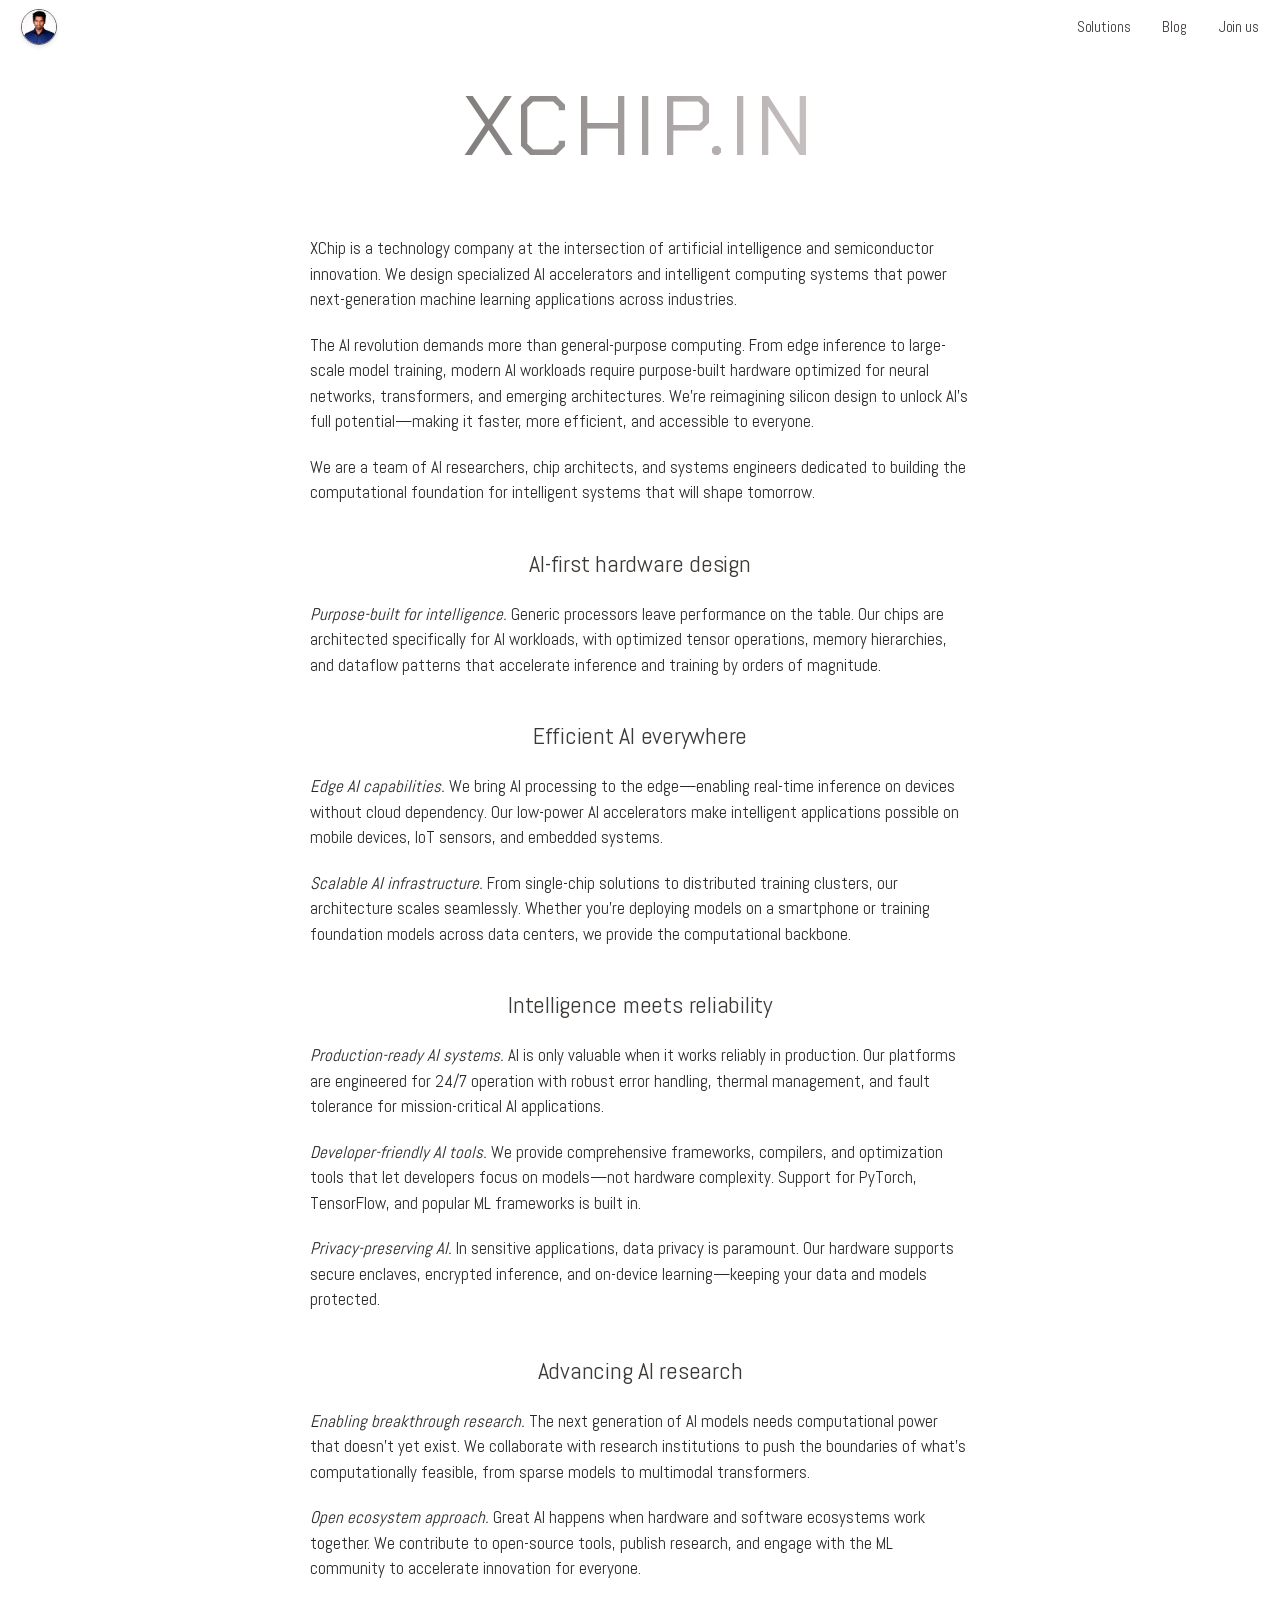
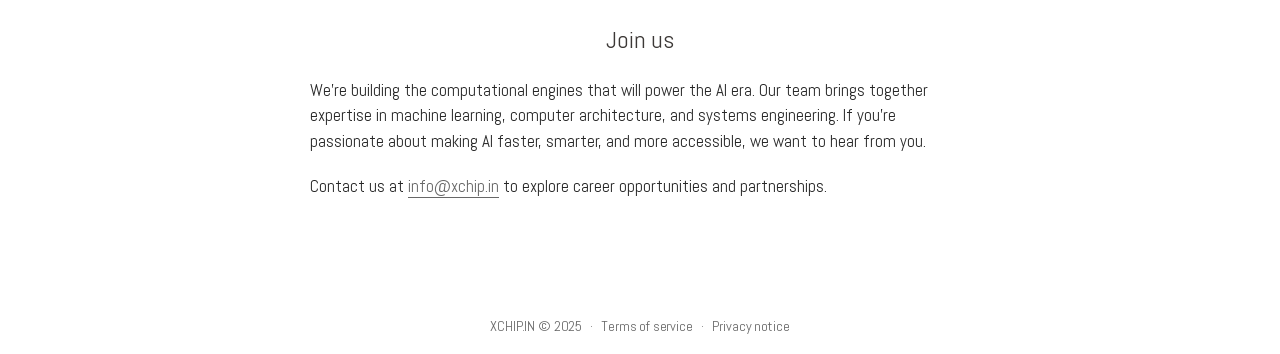
==== commit 0c3c7620: "Deploy to GitHub Pages" ====
--- a/index.html
+++ b/index.html
@@ -1 +1 @@
-<!DOCTYPE html><html lang="en" class="__variable_bde904 __variable_f241f1"><head><meta charSet="utf-8"/><meta name="viewport" content="width=device-width, initial-scale=1"/><link rel="preload" href="/_next/static/media/4c7c43bdd7a35c63-s.p.woff2" as="font" crossorigin="" type="font/woff2"/><link rel="preload" href="/_next/static/media/5e1bda47f81ec89a-s.p.woff2" as="font" crossorigin="" type="font/woff2"/><link rel="preload" href="/_next/static/media/6681946d7a6ccbb7-s.p.woff2" as="font" crossorigin="" type="font/woff2"/><link rel="preload" href="/_next/static/media/84f090e3b62fb9e3-s.p.woff2" as="font" crossorigin="" type="font/woff2"/><link rel="preload" href="/_next/static/media/e6fd32ec5acdd27d-s.p.woff2" as="font" crossorigin="" type="font/woff2"/><link rel="preload" as="image" href="/manoj.jpg"/><link rel="stylesheet" href="/_next/static/css/140f5d9fa31df875.css" data-precedence="next"/><link rel="preload" as="script" fetchPriority="low" href="/_next/static/chunks/webpack-5a1255510ad6fb88.js"/><script src="/_next/static/chunks/4bd1b696-7f4092adee896cfb.js" async=""></script><script src="/_next/static/chunks/517-1ec7c2b72d653d31.js" async=""></script><script src="/_next/static/chunks/main-app-2e4c3b704518624c.js" async=""></script><script src="/_next/static/chunks/396-ff464c46c90c9ffe.js" async=""></script><script src="/_next/static/chunks/app/page-9a85178853e90cfa.js" async=""></script><meta name="next-size-adjust"/><title>XCHIP.IN</title><meta name="description" content="XCHIP.IN is an artificial intelligence research and product company building intelligent solutions for tomorrow&#x27;s challenges."/><link rel="icon" href="https://public.xchip.in/logo/logo-100.png"/><script src="/_next/static/chunks/polyfills-42372ed130431b0a.js" noModule=""></script></head><body><div id="wrapper"><header id="header"><div id="site-header" class="site-header" style="justify-content:space-between"><div class="site-header-left"><a href="https://manoj.xchip.in" class="header-avatar-link" title="Manoj&#x27;s Profile"><img src="/manoj.jpg" alt="Manoj" class="header-avatar"/></a><div class="navbar-logo navbar-logo-hidden"><a href="/">XCHIP.IN</a></div></div><div class="nav-group"><nav class="top-nav"><a href="/solutions">Solutions</a><a href="/blog">Blog</a><a href="/#join-us">Join us</a></nav><button id="menu-toggle" class="hamburger " aria-label="Open menu" aria-expanded="false" aria-controls="mobile-menu" type="button"><span></span><span></span><span></span></button></div></div><div id="mobile-menu" class="mobile-menu-overlay " aria-hidden="true" style="display:none"><div class="mobile-menu-header">XCHIP.IN</div><button class="mobile-menu-close" aria-label="Close menu">✕</button><nav class="mobile-menu-nav" role="navigation" aria-label="Mobile"><a href="/">Home</a><a href="/solutions">Solutions</a><a href="/blog">Blog</a><a href="/#join-us">Join us</a></nav></div><div role="banner" class="logo-container"><a class="logo" href="/">XCHIP.IN</a></div></header><main id="main" class="index content"><article class="content"><p>XChip is a technology company at the intersection of artificial intelligence and semiconductor innovation. We design specialized AI accelerators and intelligent computing systems that power next-generation machine learning applications across industries.</p><p>The AI revolution demands more than general-purpose computing. From edge inference to large-scale model training, modern AI workloads require purpose-built hardware optimized for neural networks, transformers, and emerging architectures. We&#x27;re reimagining silicon design to unlock AI&#x27;s full potential—making it faster, more efficient, and accessible to everyone.</p><p>We are a team of AI researchers, chip architects, and systems engineers dedicated to building the computational foundation for intelligent systems that will shape tomorrow.</p><h2 style="text-align:center">AI-first hardware design</h2><p><em>Purpose-built for intelligence.</em> Generic processors leave performance on the table. Our chips are architected specifically for AI workloads, with optimized tensor operations, memory hierarchies, and dataflow patterns that accelerate inference and training by orders of magnitude.</p><h2 style="text-align:center">Efficient AI everywhere</h2><p><em>Edge AI capabilities.</em> We bring AI processing to the edge—enabling real-time inference on devices without cloud dependency. Our low-power AI accelerators make intelligent applications possible on mobile devices, IoT sensors, and embedded systems.</p><p><em>Scalable AI infrastructure.</em> From single-chip solutions to distributed training clusters, our architecture scales seamlessly. Whether you&#x27;re deploying models on a smartphone or training foundation models across data centers, we provide the computational backbone.</p><h2 style="text-align:center">Intelligence meets reliability</h2><p><em>Production-ready AI systems.</em> AI is only valuable when it works reliably in production. Our platforms are engineered for 24/7 operation with robust error handling, thermal management, and fault tolerance for mission-critical AI applications.</p><p><em>Developer-friendly AI tools.</em> We provide comprehensive frameworks, compilers, and optimization tools that let developers focus on models—not hardware complexity. Support for PyTorch, TensorFlow, and popular ML frameworks is built in.</p><p><em>Privacy-preserving AI.</em> In sensitive applications, data privacy is paramount. Our hardware supports secure enclaves, encrypted inference, and on-device learning—keeping your data and models protected.</p><h2 style="text-align:center">Advancing AI research</h2><p><em>Enabling breakthrough research.</em> The next generation of AI models needs computational power that doesn&#x27;t yet exist. We collaborate with research institutions to push the boundaries of what&#x27;s computationally feasible, from sparse models to multimodal transformers.</p><p><em>Open ecosystem approach.</em> Great AI happens when hardware and software ecosystems work together. We contribute to open-source tools, publish research, and engage with the ML community to accelerate innovation for everyone.</p><h2 id="join-us" style="text-align:center">Join us</h2><p>We&#x27;re building the computational engines that will power the AI era. Our team brings together expertise in machine learning, computer architecture, and systems engineering. If you&#x27;re passionate about making AI faster, smarter, and more accessible, we want to hear from you.</p><p>Contact us at <a href="mailto:info@xchip.in">info@xchip.in</a> to explore career opportunities and partnerships.</p></article></main><footer id="footer"><div><span><a href="/">XCHIP.IN</a> © 2025</span><span class="footer-separator" id="first-footer-separator">·</span><span><a href="/legal/terms">Terms of service</a></span><span class="footer-separator">·</span><span><a href="/legal/privacy">Privacy notice</a></span></div></footer></div><script src="/_next/static/chunks/webpack-5a1255510ad6fb88.js" async=""></script><script>(self.__next_f=self.__next_f||[]).push([0])</script><script>self.__next_f.push([1,"7:\"$Sreact.fragment\"\n8:I[5244,[],\"\"]\n9:I[3866,[],\"\"]\na:I[4719,[\"396\",\"static/chunks/396-ff464c46c90c9ffe.js\",\"974\",\"static/chunks/app/page-9a85178853e90cfa.js\"],\"default\"]\nb:I[4839,[\"396\",\"static/chunks/396-ff464c46c90c9ffe.js\",\"974\",\"static/chunks/app/page-9a85178853e90cfa.js\"],\"\"]\nc:I[6213,[],\"OutletBoundary\"]\ne:I[6213,[],\"MetadataBoundary\"]\n10:I[6213,[],\"ViewportBoundary\"]\n12:I[4835,[],\"\"]\n1:HL[\"/_next/static/media/4c7c43bdd7a35c63-s.p.woff2\",\"font\",{\"crossOrigin\":\"\",\"type\":\"font/woff2\"}]\n2:HL[\"/_next/static/media/5e1bda47f81ec89a-s.p.woff2\",\"font\",{\"crossOrigin\":\"\",\"type\":\"font/woff2\"}]\n3:HL[\"/_next/static/media/6681946d7a6ccbb7-s.p.woff2\",\"font\",{\"crossOrigin\":\"\",\"type\":\"font/woff2\"}]\n4:HL[\"/_next/static/media/84f090e3b62fb9e3-s.p.woff2\",\"font\",{\"crossOrigin\":\"\",\"type\":\"font/woff2\"}]\n5:HL[\"/_next/static/media/e6fd32ec5acdd27d-s.p.woff2\",\"font\",{\"crossOrigin\":\"\",\"type\":\"font/woff2\"}]\n6:HL[\"/_next/static/css/140f5d9fa31df875.css\",\"style\"]\n"])</script><script>self.__next_f.push([1,"0:{\"P\":null,\"b\":\"CbHByfDEtJ9_K27Vc4qfl\",\"p\":\"\",\"c\":[\"\",\"\"],\"i\":false,\"f\":[[[\"\",{\"children\":[\"__PAGE__\",{}]},\"$undefined\",\"$undefined\",true],[\"\",[\"$\",\"$7\",\"c\",{\"children\":[[[\"$\",\"link\",\"0\",{\"rel\":\"stylesheet\",\"href\":\"/_next/static/css/140f5d9fa31df875.css\",\"precedence\":\"next\",\"crossOrigin\":\"$undefined\",\"nonce\":\"$undefined\"}]],[\"$\",\"html\",null,{\"lang\":\"en\",\"className\":\"__variable_bde904 __variable_f241f1\",\"children\":[\"$\",\"body\",null,{\"children\":[\"$\",\"$L8\",null,{\"parallelRouterKey\":\"children\",\"segmentPath\":[\"children\"],\"error\":\"$undefined\",\"errorStyles\":\"$undefined\",\"errorScripts\":\"$undefined\",\"template\":[\"$\",\"$L9\",null,{}],\"templateStyles\":\"$undefined\",\"templateScripts\":\"$undefined\",\"notFound\":[[\"$\",\"title\",null,{\"children\":\"404: This page could not be found.\"}],[\"$\",\"div\",null,{\"style\":{\"fontFamily\":\"system-ui,\\\"Segoe UI\\\",Roboto,Helvetica,Arial,sans-serif,\\\"Apple Color Emoji\\\",\\\"Segoe UI Emoji\\\"\",\"height\":\"100vh\",\"textAlign\":\"center\",\"display\":\"flex\",\"flexDirection\":\"column\",\"alignItems\":\"center\",\"justifyContent\":\"center\"},\"children\":[\"$\",\"div\",null,{\"children\":[[\"$\",\"style\",null,{\"dangerouslySetInnerHTML\":{\"__html\":\"body{color:#000;background:#fff;margin:0}.next-error-h1{border-right:1px solid rgba(0,0,0,.3)}@media (prefers-color-scheme:dark){body{color:#fff;background:#000}.next-error-h1{border-right:1px solid rgba(255,255,255,.3)}}\"}}],[\"$\",\"h1\",null,{\"className\":\"next-error-h1\",\"style\":{\"display\":\"inline-block\",\"margin\":\"0 20px 0 0\",\"padding\":\"0 23px 0 0\",\"fontSize\":24,\"fontWeight\":500,\"verticalAlign\":\"top\",\"lineHeight\":\"49px\"},\"children\":\"404\"}],[\"$\",\"div\",null,{\"style\":{\"display\":\"inline-block\"},\"children\":[\"$\",\"h2\",null,{\"style\":{\"fontSize\":14,\"fontWeight\":400,\"lineHeight\":\"49px\",\"margin\":0},\"children\":\"This page could not be found.\"}]}]]}]}]],\"notFoundStyles\":[]}]}]}]]}],{\"children\":[\"__PAGE__\",[\"$\",\"$7\",\"c\",{\"children\":[[\"$\",\"div\",null,{\"id\":\"wrapper\",\"children\":[[\"$\",\"$La\",null,{\"showLogo\":true,\"showNavbarLogo\":true,\"showAvatar\":true}],[\"$\",\"main\",null,{\"id\":\"main\",\"className\":\"index content\",\"children\":[\"$\",\"article\",null,{\"className\":\"content\",\"children\":[[\"$\",\"p\",null,{\"children\":\"XChip is a technology company at the intersection of artificial intelligence and semiconductor innovation. We design specialized AI accelerators and intelligent computing systems that power next-generation machine learning applications across industries.\"}],[\"$\",\"p\",null,{\"children\":\"The AI revolution demands more than general-purpose computing. From edge inference to large-scale model training, modern AI workloads require purpose-built hardware optimized for neural networks, transformers, and emerging architectures. We're reimagining silicon design to unlock AI's full potential—making it faster, more efficient, and accessible to everyone.\"}],[\"$\",\"p\",null,{\"children\":\"We are a team of AI researchers, chip architects, and systems engineers dedicated to building the computational foundation for intelligent systems that will shape tomorrow.\"}],[\"$\",\"h2\",null,{\"style\":{\"textAlign\":\"center\"},\"children\":\"AI-first hardware design\"}],[\"$\",\"p\",null,{\"children\":[[\"$\",\"em\",null,{\"children\":\"Purpose-built for intelligence.\"}],\" Generic processors leave performance on the table. Our chips are architected specifically for AI workloads, with optimized tensor operations, memory hierarchies, and dataflow patterns that accelerate inference and training by orders of magnitude.\"]}],[\"$\",\"h2\",null,{\"style\":{\"textAlign\":\"center\"},\"children\":\"Efficient AI everywhere\"}],[\"$\",\"p\",null,{\"children\":[[\"$\",\"em\",null,{\"children\":\"Edge AI capabilities.\"}],\" We bring AI processing to the edge—enabling real-time inference on devices without cloud dependency. Our low-power AI accelerators make intelligent applications possible on mobile devices, IoT sensors, and embedded systems.\"]}],[\"$\",\"p\",null,{\"children\":[[\"$\",\"em\",null,{\"children\":\"Scalable AI infrastructure.\"}],\" From single-chip solutions to distributed training clusters, our architecture scales seamlessly. Whether you're deploying models on a smartphone or training foundation models across data centers, we provide the computational backbone.\"]}],[\"$\",\"h2\",null,{\"style\":{\"textAlign\":\"center\"},\"children\":\"Intelligence meets reliability\"}],[\"$\",\"p\",null,{\"children\":[[\"$\",\"em\",null,{\"children\":\"Production-ready AI systems.\"}],\" AI is only valuable when it works reliably in production. Our platforms are engineered for 24/7 operation with robust error handling, thermal management, and fault tolerance for mission-critical AI applications.\"]}],[\"$\",\"p\",null,{\"children\":[[\"$\",\"em\",null,{\"children\":\"Developer-friendly AI tools.\"}],\" We provide comprehensive frameworks, compilers, and optimization tools that let developers focus on models—not hardware complexity. Support for PyTorch, TensorFlow, and popular ML frameworks is built in.\"]}],[\"$\",\"p\",null,{\"children\":[[\"$\",\"em\",null,{\"children\":\"Privacy-preserving AI.\"}],\" In sensitive applications, data privacy is paramount. Our hardware supports secure enclaves, encrypted inference, and on-device learning—keeping your data and models protected.\"]}],[\"$\",\"h2\",null,{\"style\":{\"textAlign\":\"center\"},\"children\":\"Advancing AI research\"}],[\"$\",\"p\",null,{\"children\":[[\"$\",\"em\",null,{\"children\":\"Enabling breakthrough research.\"}],\" The next generation of AI models needs computational power that doesn't yet exist. We collaborate with research institutions to push the boundaries of what's computationally feasible, from sparse models to multimodal transformers.\"]}],[\"$\",\"p\",null,{\"children\":[[\"$\",\"em\",null,{\"children\":\"Open ecosystem approach.\"}],\" Great AI happens when hardware and software ecosystems work together. We contribute to open-source tools, publish research, and engage with the ML community to accelerate innovation for everyone.\"]}],[\"$\",\"h2\",null,{\"id\":\"join-us\",\"style\":{\"textAlign\":\"center\"},\"children\":\"Join us\"}],[\"$\",\"p\",null,{\"children\":\"We're building the computational engines that will power the AI era. Our team brings together expertise in machine learning, computer architecture, and systems engineering. If you're passionate about making AI faster, smarter, and more accessible, we want to hear from you.\"}],[\"$\",\"p\",null,{\"children\":[\"Contact us at \",[\"$\",\"a\",null,{\"href\":\"mailto:info@xchip.in\",\"children\":\"info@xchip.in\"}],\" to explore career opportunities and partnerships.\"]}]]}]}],[\"$\",\"footer\",null,{\"id\":\"footer\",\"children\":[\"$\",\"div\",null,{\"children\":[[\"$\",\"span\",null,{\"children\":[[\"$\",\"$Lb\",null,{\"href\":\"/\",\"children\":\"XCHIP.IN\"}],\" © 2025\"]}],[\"$\",\"span\",null,{\"className\":\"footer-separator\",\"id\":\"first-footer-separator\",\"children\":\"·\"}],[\"$\",\"span\",null,{\"children\":[\"$\",\"$Lb\",null,{\"href\":\"/legal/terms\",\"children\":\"Terms of service\"}]}],[\"$\",\"span\",null,{\"className\":\"footer-separator\",\"children\":\"·\"}],[\"$\",\"span\",null,{\"children\":[\"$\",\"$Lb\",null,{\"href\":\"/legal/privacy\",\"children\":\"Privacy notice\"}]}]]}]}]]}],null,[\"$\",\"$Lc\",null,{\"children\":\"$Ld\"}]]}],{},null]},null],[\"$\",\"$7\",\"h\",{\"children\":[null,[\"$\",\"$7\",\"hl4iIDtolrE_edZPxToqb\",{\"children\":[[\"$\",\"$Le\",null,{\"children\":\"$Lf\"}],[\"$\",\"$L10\",null,{\"children\":\"$L11\"}],[\"$\",\"meta\",null,{\"name\":\"next-size-adjust\"}]]}]]}]]],\"m\":\"$undefined\",\"G\":[\"$12\",\"$undefined\"],\"s\":false,\"S\":true}\n"])</script><script>self.__next_f.push([1,"11:[[\"$\",\"meta\",\"0\",{\"name\":\"viewport\",\"content\":\"width=device-width, initial-scale=1\"}]]\nf:[[\"$\",\"meta\",\"0\",{\"charSet\":\"utf-8\"}],[\"$\",\"title\",\"1\",{\"children\":\"XCHIP.IN\"}],[\"$\",\"meta\",\"2\",{\"name\":\"description\",\"content\":\"XCHIP.IN is an artificial intelligence research and product company building intelligent solutions for tomorrow's challenges.\"}],[\"$\",\"link\",\"3\",{\"rel\":\"icon\",\"href\":\"https://public.xchip.in/logo/logo-100.png\"}]]\n"])</script><script>self.__next_f.push([1,"d:null\n"])</script></body></html>+<!DOCTYPE html><html lang="en" class="__variable_bde904 __variable_f241f1"><head><meta charSet="utf-8"/><meta name="viewport" content="width=device-width, initial-scale=1"/><link rel="preload" href="/_next/static/media/4c7c43bdd7a35c63-s.p.woff2" as="font" crossorigin="" type="font/woff2"/><link rel="preload" href="/_next/static/media/5e1bda47f81ec89a-s.p.woff2" as="font" crossorigin="" type="font/woff2"/><link rel="preload" href="/_next/static/media/6681946d7a6ccbb7-s.p.woff2" as="font" crossorigin="" type="font/woff2"/><link rel="preload" href="/_next/static/media/84f090e3b62fb9e3-s.p.woff2" as="font" crossorigin="" type="font/woff2"/><link rel="preload" href="/_next/static/media/e6fd32ec5acdd27d-s.p.woff2" as="font" crossorigin="" type="font/woff2"/><link rel="preload" as="image" href="/manoj.jpg"/><link rel="stylesheet" href="/_next/static/css/140f5d9fa31df875.css" data-precedence="next"/><link rel="preload" as="script" fetchPriority="low" href="/_next/static/chunks/webpack-5a1255510ad6fb88.js"/><script src="/_next/static/chunks/4bd1b696-7f4092adee896cfb.js" async=""></script><script src="/_next/static/chunks/517-1ec7c2b72d653d31.js" async=""></script><script src="/_next/static/chunks/main-app-2e4c3b704518624c.js" async=""></script><script src="/_next/static/chunks/396-ff464c46c90c9ffe.js" async=""></script><script src="/_next/static/chunks/app/page-9a85178853e90cfa.js" async=""></script><meta name="next-size-adjust"/><title>XCHIP.IN</title><meta name="description" content="XCHIP.IN is an artificial intelligence research and product company building intelligent solutions for tomorrow&#x27;s challenges."/><link rel="icon" href="https://public.xchip.in/logo/logo-100.png"/><script src="/_next/static/chunks/polyfills-42372ed130431b0a.js" noModule=""></script></head><body><div id="wrapper"><header id="header"><div id="site-header" class="site-header" style="justify-content:space-between"><div class="site-header-left"><a href="https://manoj.xchip.in" class="header-avatar-link" title="Manoj&#x27;s Profile"><img src="/manoj.jpg" alt="Manoj" class="header-avatar"/></a><div class="navbar-logo navbar-logo-hidden"><a href="/">XCHIP.IN</a></div></div><div class="nav-group"><nav class="top-nav"><a href="/solutions">Solutions</a><a href="/blog">Blog</a><a href="/#join-us">Join us</a></nav><button id="menu-toggle" class="hamburger " aria-label="Open menu" aria-expanded="false" aria-controls="mobile-menu" type="button"><span></span><span></span><span></span></button></div></div><div id="mobile-menu" class="mobile-menu-overlay " aria-hidden="true" style="display:none"><div class="mobile-menu-header">XCHIP.IN</div><button class="mobile-menu-close" aria-label="Close menu">✕</button><nav class="mobile-menu-nav" role="navigation" aria-label="Mobile"><a href="/">Home</a><a href="/solutions">Solutions</a><a href="/blog">Blog</a><a href="/#join-us">Join us</a></nav></div><div role="banner" class="logo-container"><a class="logo" href="/">XCHIP.IN</a></div></header><main id="main" class="index content"><article class="content"><p>XChip is a technology company at the intersection of artificial intelligence and semiconductor innovation. We design specialized AI accelerators and intelligent computing systems that power next-generation machine learning applications across industries.</p><p>The AI revolution demands more than general-purpose computing. From edge inference to large-scale model training, modern AI workloads require purpose-built hardware optimized for neural networks, transformers, and emerging architectures. We&#x27;re reimagining silicon design to unlock AI&#x27;s full potential—making it faster, more efficient, and accessible to everyone.</p><p>We are a team of AI researchers, chip architects, and systems engineers dedicated to building the computational foundation for intelligent systems that will shape tomorrow.</p><h2 style="text-align:center">AI-first hardware design</h2><p><em>Purpose-built for intelligence.</em> Generic processors leave performance on the table. Our chips are architected specifically for AI workloads, with optimized tensor operations, memory hierarchies, and dataflow patterns that accelerate inference and training by orders of magnitude.</p><h2 style="text-align:center">Efficient AI everywhere</h2><p><em>Edge AI capabilities.</em> We bring AI processing to the edge—enabling real-time inference on devices without cloud dependency. Our low-power AI accelerators make intelligent applications possible on mobile devices, IoT sensors, and embedded systems.</p><p><em>Scalable AI infrastructure.</em> From single-chip solutions to distributed training clusters, our architecture scales seamlessly. Whether you&#x27;re deploying models on a smartphone or training foundation models across data centers, we provide the computational backbone.</p><h2 style="text-align:center">Intelligence meets reliability</h2><p><em>Production-ready AI systems.</em> AI is only valuable when it works reliably in production. Our platforms are engineered for 24/7 operation with robust error handling, thermal management, and fault tolerance for mission-critical AI applications.</p><p><em>Developer-friendly AI tools.</em> We provide comprehensive frameworks, compilers, and optimization tools that let developers focus on models—not hardware complexity. Support for PyTorch, TensorFlow, and popular ML frameworks is built in.</p><p><em>Privacy-preserving AI.</em> In sensitive applications, data privacy is paramount. Our hardware supports secure enclaves, encrypted inference, and on-device learning—keeping your data and models protected.</p><h2 style="text-align:center">Advancing AI research</h2><p><em>Enabling breakthrough research.</em> The next generation of AI models needs computational power that doesn&#x27;t yet exist. We collaborate with research institutions to push the boundaries of what&#x27;s computationally feasible, from sparse models to multimodal transformers.</p><p><em>Open ecosystem approach.</em> Great AI happens when hardware and software ecosystems work together. We contribute to open-source tools, publish research, and engage with the ML community to accelerate innovation for everyone.</p><h2 id="join-us" style="text-align:center">Join us</h2><p>We&#x27;re building the computational engines that will power the AI era. Our team brings together expertise in machine learning, computer architecture, and systems engineering. If you&#x27;re passionate about making AI faster, smarter, and more accessible, we want to hear from you.</p><p>Contact us at <a href="mailto:info@xchip.in">info@xchip.in</a> to explore career opportunities and partnerships.</p></article></main><footer id="footer"><div><span><a href="/">XCHIP.IN</a> © 2025</span><span class="footer-separator" id="first-footer-separator">·</span><span><a href="/legal/terms">Terms of service</a></span><span class="footer-separator">·</span><span><a href="/legal/privacy">Privacy notice</a></span></div></footer></div><script src="/_next/static/chunks/webpack-5a1255510ad6fb88.js" async=""></script><script>(self.__next_f=self.__next_f||[]).push([0])</script><script>self.__next_f.push([1,"7:\"$Sreact.fragment\"\n8:I[5244,[],\"\"]\n9:I[3866,[],\"\"]\na:I[4719,[\"396\",\"static/chunks/396-ff464c46c90c9ffe.js\",\"974\",\"static/chunks/app/page-9a85178853e90cfa.js\"],\"default\"]\nb:I[4839,[\"396\",\"static/chunks/396-ff464c46c90c9ffe.js\",\"974\",\"static/chunks/app/page-9a85178853e90cfa.js\"],\"\"]\nc:I[6213,[],\"OutletBoundary\"]\ne:I[6213,[],\"MetadataBoundary\"]\n10:I[6213,[],\"ViewportBoundary\"]\n12:I[4835,[],\"\"]\n1:HL[\"/_next/static/media/4c7c43bdd7a35c63-s.p.woff2\",\"font\",{\"crossOrigin\":\"\",\"type\":\"font/woff2\"}]\n2:HL[\"/_next/static/media/5e1bda47f81ec89a-s.p.woff2\",\"font\",{\"crossOrigin\":\"\",\"type\":\"font/woff2\"}]\n3:HL[\"/_next/static/media/6681946d7a6ccbb7-s.p.woff2\",\"font\",{\"crossOrigin\":\"\",\"type\":\"font/woff2\"}]\n4:HL[\"/_next/static/media/84f090e3b62fb9e3-s.p.woff2\",\"font\",{\"crossOrigin\":\"\",\"type\":\"font/woff2\"}]\n5:HL[\"/_next/static/media/e6fd32ec5acdd27d-s.p.woff2\",\"font\",{\"crossOrigin\":\"\",\"type\":\"font/woff2\"}]\n6:HL[\"/_next/static/css/140f5d9fa31df875.css\",\"style\"]\n"])</script><script>self.__next_f.push([1,"0:{\"P\":null,\"b\":\"iwi2pw8xbSERKmrm1SnSR\",\"p\":\"\",\"c\":[\"\",\"\"],\"i\":false,\"f\":[[[\"\",{\"children\":[\"__PAGE__\",{}]},\"$undefined\",\"$undefined\",true],[\"\",[\"$\",\"$7\",\"c\",{\"children\":[[[\"$\",\"link\",\"0\",{\"rel\":\"stylesheet\",\"href\":\"/_next/static/css/140f5d9fa31df875.css\",\"precedence\":\"next\",\"crossOrigin\":\"$undefined\",\"nonce\":\"$undefined\"}]],[\"$\",\"html\",null,{\"lang\":\"en\",\"className\":\"__variable_bde904 __variable_f241f1\",\"children\":[\"$\",\"body\",null,{\"children\":[\"$\",\"$L8\",null,{\"parallelRouterKey\":\"children\",\"segmentPath\":[\"children\"],\"error\":\"$undefined\",\"errorStyles\":\"$undefined\",\"errorScripts\":\"$undefined\",\"template\":[\"$\",\"$L9\",null,{}],\"templateStyles\":\"$undefined\",\"templateScripts\":\"$undefined\",\"notFound\":[[\"$\",\"title\",null,{\"children\":\"404: This page could not be found.\"}],[\"$\",\"div\",null,{\"style\":{\"fontFamily\":\"system-ui,\\\"Segoe UI\\\",Roboto,Helvetica,Arial,sans-serif,\\\"Apple Color Emoji\\\",\\\"Segoe UI Emoji\\\"\",\"height\":\"100vh\",\"textAlign\":\"center\",\"display\":\"flex\",\"flexDirection\":\"column\",\"alignItems\":\"center\",\"justifyContent\":\"center\"},\"children\":[\"$\",\"div\",null,{\"children\":[[\"$\",\"style\",null,{\"dangerouslySetInnerHTML\":{\"__html\":\"body{color:#000;background:#fff;margin:0}.next-error-h1{border-right:1px solid rgba(0,0,0,.3)}@media (prefers-color-scheme:dark){body{color:#fff;background:#000}.next-error-h1{border-right:1px solid rgba(255,255,255,.3)}}\"}}],[\"$\",\"h1\",null,{\"className\":\"next-error-h1\",\"style\":{\"display\":\"inline-block\",\"margin\":\"0 20px 0 0\",\"padding\":\"0 23px 0 0\",\"fontSize\":24,\"fontWeight\":500,\"verticalAlign\":\"top\",\"lineHeight\":\"49px\"},\"children\":\"404\"}],[\"$\",\"div\",null,{\"style\":{\"display\":\"inline-block\"},\"children\":[\"$\",\"h2\",null,{\"style\":{\"fontSize\":14,\"fontWeight\":400,\"lineHeight\":\"49px\",\"margin\":0},\"children\":\"This page could not be found.\"}]}]]}]}]],\"notFoundStyles\":[]}]}]}]]}],{\"children\":[\"__PAGE__\",[\"$\",\"$7\",\"c\",{\"children\":[[\"$\",\"div\",null,{\"id\":\"wrapper\",\"children\":[[\"$\",\"$La\",null,{\"showLogo\":true,\"showNavbarLogo\":true,\"showAvatar\":true}],[\"$\",\"main\",null,{\"id\":\"main\",\"className\":\"index content\",\"children\":[\"$\",\"article\",null,{\"className\":\"content\",\"children\":[[\"$\",\"p\",null,{\"children\":\"XChip is a technology company at the intersection of artificial intelligence and semiconductor innovation. We design specialized AI accelerators and intelligent computing systems that power next-generation machine learning applications across industries.\"}],[\"$\",\"p\",null,{\"children\":\"The AI revolution demands more than general-purpose computing. From edge inference to large-scale model training, modern AI workloads require purpose-built hardware optimized for neural networks, transformers, and emerging architectures. We're reimagining silicon design to unlock AI's full potential—making it faster, more efficient, and accessible to everyone.\"}],[\"$\",\"p\",null,{\"children\":\"We are a team of AI researchers, chip architects, and systems engineers dedicated to building the computational foundation for intelligent systems that will shape tomorrow.\"}],[\"$\",\"h2\",null,{\"style\":{\"textAlign\":\"center\"},\"children\":\"AI-first hardware design\"}],[\"$\",\"p\",null,{\"children\":[[\"$\",\"em\",null,{\"children\":\"Purpose-built for intelligence.\"}],\" Generic processors leave performance on the table. Our chips are architected specifically for AI workloads, with optimized tensor operations, memory hierarchies, and dataflow patterns that accelerate inference and training by orders of magnitude.\"]}],[\"$\",\"h2\",null,{\"style\":{\"textAlign\":\"center\"},\"children\":\"Efficient AI everywhere\"}],[\"$\",\"p\",null,{\"children\":[[\"$\",\"em\",null,{\"children\":\"Edge AI capabilities.\"}],\" We bring AI processing to the edge—enabling real-time inference on devices without cloud dependency. Our low-power AI accelerators make intelligent applications possible on mobile devices, IoT sensors, and embedded systems.\"]}],[\"$\",\"p\",null,{\"children\":[[\"$\",\"em\",null,{\"children\":\"Scalable AI infrastructure.\"}],\" From single-chip solutions to distributed training clusters, our architecture scales seamlessly. Whether you're deploying models on a smartphone or training foundation models across data centers, we provide the computational backbone.\"]}],[\"$\",\"h2\",null,{\"style\":{\"textAlign\":\"center\"},\"children\":\"Intelligence meets reliability\"}],[\"$\",\"p\",null,{\"children\":[[\"$\",\"em\",null,{\"children\":\"Production-ready AI systems.\"}],\" AI is only valuable when it works reliably in production. Our platforms are engineered for 24/7 operation with robust error handling, thermal management, and fault tolerance for mission-critical AI applications.\"]}],[\"$\",\"p\",null,{\"children\":[[\"$\",\"em\",null,{\"children\":\"Developer-friendly AI tools.\"}],\" We provide comprehensive frameworks, compilers, and optimization tools that let developers focus on models—not hardware complexity. Support for PyTorch, TensorFlow, and popular ML frameworks is built in.\"]}],[\"$\",\"p\",null,{\"children\":[[\"$\",\"em\",null,{\"children\":\"Privacy-preserving AI.\"}],\" In sensitive applications, data privacy is paramount. Our hardware supports secure enclaves, encrypted inference, and on-device learning—keeping your data and models protected.\"]}],[\"$\",\"h2\",null,{\"style\":{\"textAlign\":\"center\"},\"children\":\"Advancing AI research\"}],[\"$\",\"p\",null,{\"children\":[[\"$\",\"em\",null,{\"children\":\"Enabling breakthrough research.\"}],\" The next generation of AI models needs computational power that doesn't yet exist. We collaborate with research institutions to push the boundaries of what's computationally feasible, from sparse models to multimodal transformers.\"]}],[\"$\",\"p\",null,{\"children\":[[\"$\",\"em\",null,{\"children\":\"Open ecosystem approach.\"}],\" Great AI happens when hardware and software ecosystems work together. We contribute to open-source tools, publish research, and engage with the ML community to accelerate innovation for everyone.\"]}],[\"$\",\"h2\",null,{\"id\":\"join-us\",\"style\":{\"textAlign\":\"center\"},\"children\":\"Join us\"}],[\"$\",\"p\",null,{\"children\":\"We're building the computational engines that will power the AI era. Our team brings together expertise in machine learning, computer architecture, and systems engineering. If you're passionate about making AI faster, smarter, and more accessible, we want to hear from you.\"}],[\"$\",\"p\",null,{\"children\":[\"Contact us at \",[\"$\",\"a\",null,{\"href\":\"mailto:info@xchip.in\",\"children\":\"info@xchip.in\"}],\" to explore career opportunities and partnerships.\"]}]]}]}],[\"$\",\"footer\",null,{\"id\":\"footer\",\"children\":[\"$\",\"div\",null,{\"children\":[[\"$\",\"span\",null,{\"children\":[[\"$\",\"$Lb\",null,{\"href\":\"/\",\"children\":\"XCHIP.IN\"}],\" © 2025\"]}],[\"$\",\"span\",null,{\"className\":\"footer-separator\",\"id\":\"first-footer-separator\",\"children\":\"·\"}],[\"$\",\"span\",null,{\"children\":[\"$\",\"$Lb\",null,{\"href\":\"/legal/terms\",\"children\":\"Terms of service\"}]}],[\"$\",\"span\",null,{\"className\":\"footer-separator\",\"children\":\"·\"}],[\"$\",\"span\",null,{\"children\":[\"$\",\"$Lb\",null,{\"href\":\"/legal/privacy\",\"children\":\"Privacy notice\"}]}]]}]}]]}],null,[\"$\",\"$Lc\",null,{\"children\":\"$Ld\"}]]}],{},null]},null],[\"$\",\"$7\",\"h\",{\"children\":[null,[\"$\",\"$7\",\"xvcvsfhuvVwwIDMOGEkDe\",{\"children\":[[\"$\",\"$Le\",null,{\"children\":\"$Lf\"}],[\"$\",\"$L10\",null,{\"children\":\"$L11\"}],[\"$\",\"meta\",null,{\"name\":\"next-size-adjust\"}]]}]]}]]],\"m\":\"$undefined\",\"G\":[\"$12\",\"$undefined\"],\"s\":false,\"S\":true}\n"])</script><script>self.__next_f.push([1,"11:[[\"$\",\"meta\",\"0\",{\"name\":\"viewport\",\"content\":\"width=device-width, initial-scale=1\"}]]\nf:[[\"$\",\"meta\",\"0\",{\"charSet\":\"utf-8\"}],[\"$\",\"title\",\"1\",{\"children\":\"XCHIP.IN\"}],[\"$\",\"meta\",\"2\",{\"name\":\"description\",\"content\":\"XCHIP.IN is an artificial intelligence research and product company building intelligent solutions for tomorrow's challenges.\"}],[\"$\",\"link\",\"3\",{\"rel\":\"icon\",\"href\":\"https://public.xchip.in/logo/logo-100.png\"}]]\n"])</script><script>self.__next_f.push([1,"d:null\n"])</script></body></html>
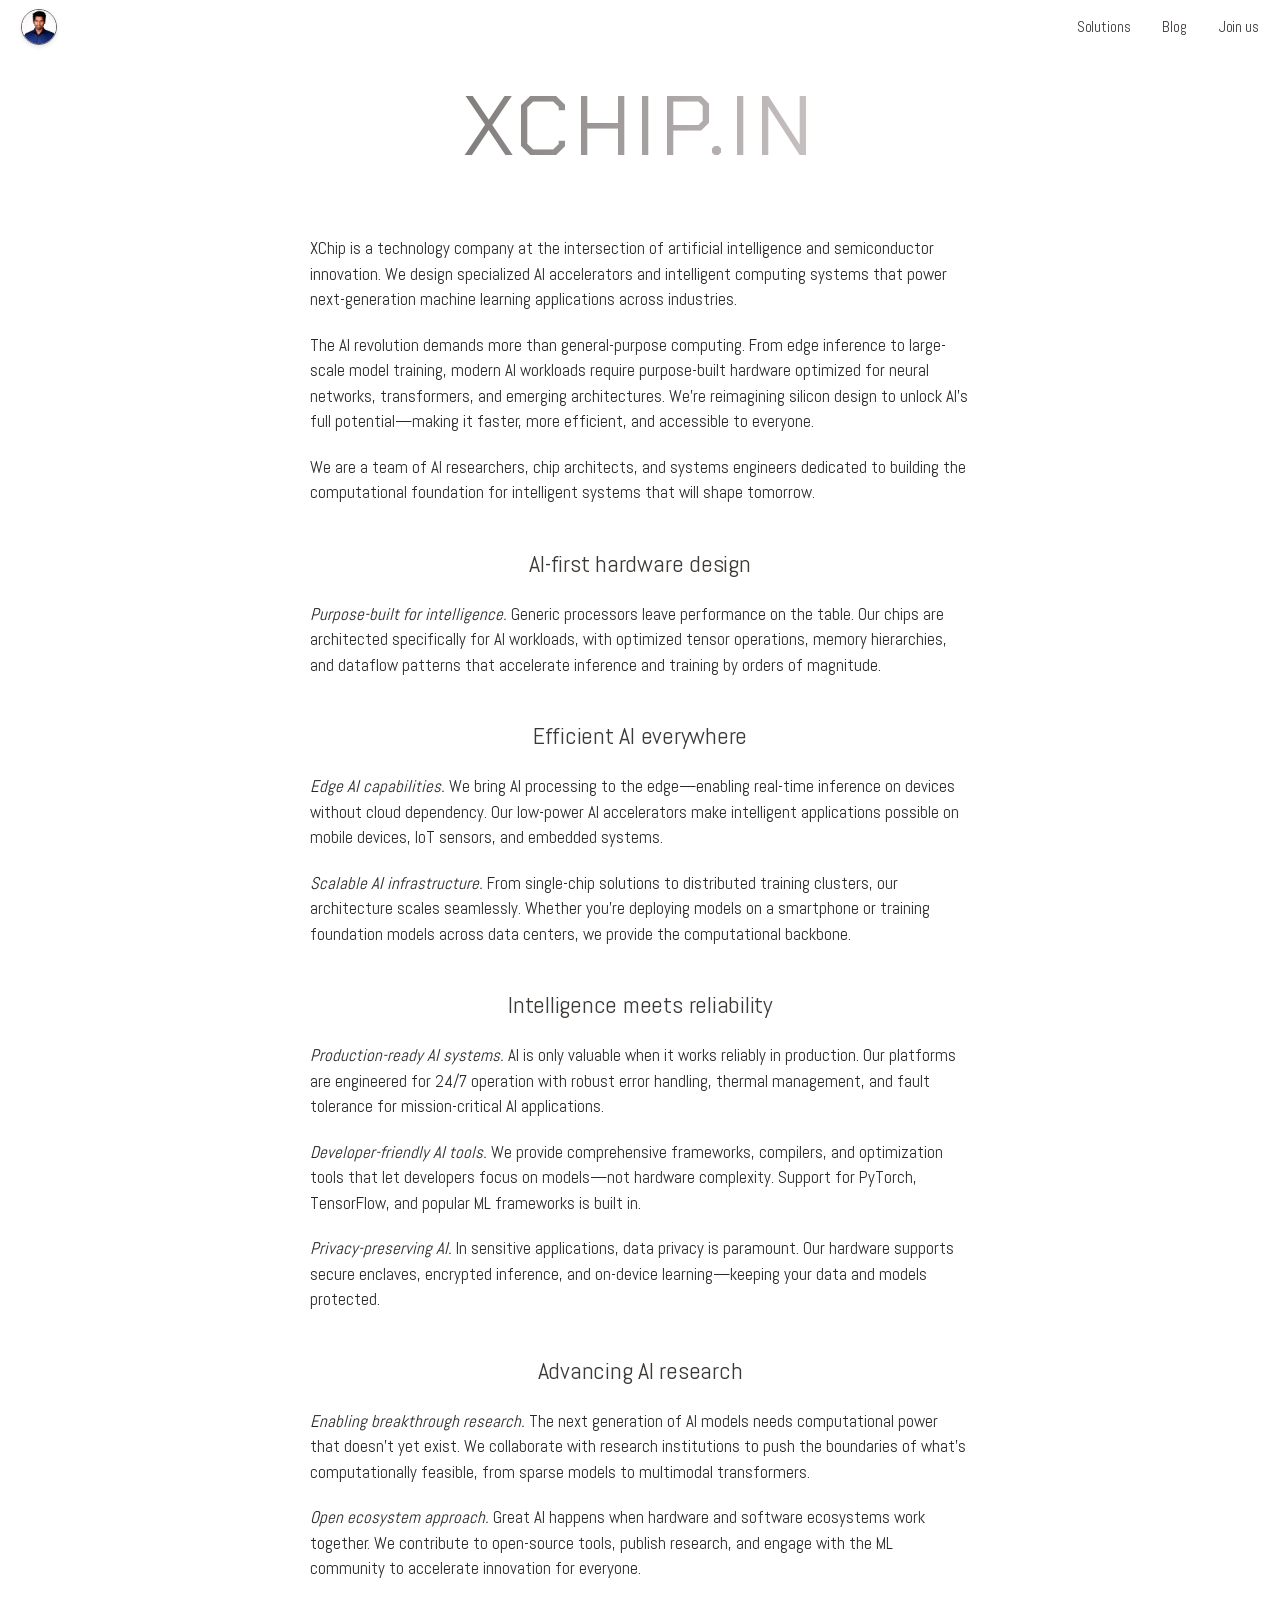
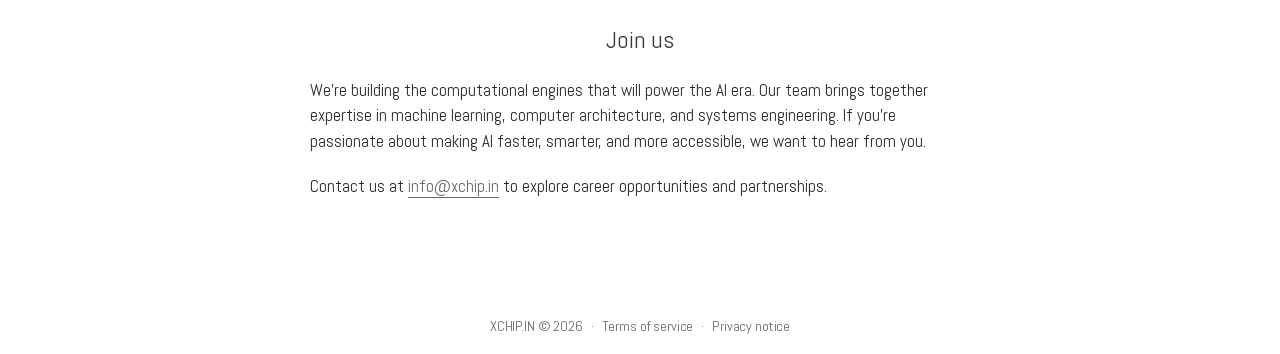
==== commit e9e9d204: "Deploy to GitHub Pages" ====
--- a/index.html
+++ b/index.html
@@ -1 +1 @@
-<!DOCTYPE html><html lang="en" class="__variable_bde904 __variable_f241f1"><head><meta charSet="utf-8"/><meta name="viewport" content="width=device-width, initial-scale=1"/><link rel="preload" href="/_next/static/media/4c7c43bdd7a35c63-s.p.woff2" as="font" crossorigin="" type="font/woff2"/><link rel="preload" href="/_next/static/media/5e1bda47f81ec89a-s.p.woff2" as="font" crossorigin="" type="font/woff2"/><link rel="preload" href="/_next/static/media/6681946d7a6ccbb7-s.p.woff2" as="font" crossorigin="" type="font/woff2"/><link rel="preload" href="/_next/static/media/84f090e3b62fb9e3-s.p.woff2" as="font" crossorigin="" type="font/woff2"/><link rel="preload" href="/_next/static/media/e6fd32ec5acdd27d-s.p.woff2" as="font" crossorigin="" type="font/woff2"/><link rel="preload" as="image" href="/manoj.jpg"/><link rel="stylesheet" href="/_next/static/css/140f5d9fa31df875.css" data-precedence="next"/><link rel="preload" as="script" fetchPriority="low" href="/_next/static/chunks/webpack-5a1255510ad6fb88.js"/><script src="/_next/static/chunks/4bd1b696-7f4092adee896cfb.js" async=""></script><script src="/_next/static/chunks/517-1ec7c2b72d653d31.js" async=""></script><script src="/_next/static/chunks/main-app-2e4c3b704518624c.js" async=""></script><script src="/_next/static/chunks/396-ff464c46c90c9ffe.js" async=""></script><script src="/_next/static/chunks/app/page-9a85178853e90cfa.js" async=""></script><meta name="next-size-adjust"/><title>XCHIP.IN</title><meta name="description" content="XCHIP.IN is an artificial intelligence research and product company building intelligent solutions for tomorrow&#x27;s challenges."/><link rel="icon" href="https://public.xchip.in/logo/logo-100.png"/><script src="/_next/static/chunks/polyfills-42372ed130431b0a.js" noModule=""></script></head><body><div id="wrapper"><header id="header"><div id="site-header" class="site-header" style="justify-content:space-between"><div class="site-header-left"><a href="https://manoj.xchip.in" class="header-avatar-link" title="Manoj&#x27;s Profile"><img src="/manoj.jpg" alt="Manoj" class="header-avatar"/></a><div class="navbar-logo navbar-logo-hidden"><a href="/">XCHIP.IN</a></div></div><div class="nav-group"><nav class="top-nav"><a href="/solutions">Solutions</a><a href="/blog">Blog</a><a href="/#join-us">Join us</a></nav><button id="menu-toggle" class="hamburger " aria-label="Open menu" aria-expanded="false" aria-controls="mobile-menu" type="button"><span></span><span></span><span></span></button></div></div><div id="mobile-menu" class="mobile-menu-overlay " aria-hidden="true" style="display:none"><div class="mobile-menu-header">XCHIP.IN</div><button class="mobile-menu-close" aria-label="Close menu">✕</button><nav class="mobile-menu-nav" role="navigation" aria-label="Mobile"><a href="/">Home</a><a href="/solutions">Solutions</a><a href="/blog">Blog</a><a href="/#join-us">Join us</a></nav></div><div role="banner" class="logo-container"><a class="logo" href="/">XCHIP.IN</a></div></header><main id="main" class="index content"><article class="content"><p>XChip is a technology company at the intersection of artificial intelligence and semiconductor innovation. We design specialized AI accelerators and intelligent computing systems that power next-generation machine learning applications across industries.</p><p>The AI revolution demands more than general-purpose computing. From edge inference to large-scale model training, modern AI workloads require purpose-built hardware optimized for neural networks, transformers, and emerging architectures. We&#x27;re reimagining silicon design to unlock AI&#x27;s full potential—making it faster, more efficient, and accessible to everyone.</p><p>We are a team of AI researchers, chip architects, and systems engineers dedicated to building the computational foundation for intelligent systems that will shape tomorrow.</p><h2 style="text-align:center">AI-first hardware design</h2><p><em>Purpose-built for intelligence.</em> Generic processors leave performance on the table. Our chips are architected specifically for AI workloads, with optimized tensor operations, memory hierarchies, and dataflow patterns that accelerate inference and training by orders of magnitude.</p><h2 style="text-align:center">Efficient AI everywhere</h2><p><em>Edge AI capabilities.</em> We bring AI processing to the edge—enabling real-time inference on devices without cloud dependency. Our low-power AI accelerators make intelligent applications possible on mobile devices, IoT sensors, and embedded systems.</p><p><em>Scalable AI infrastructure.</em> From single-chip solutions to distributed training clusters, our architecture scales seamlessly. Whether you&#x27;re deploying models on a smartphone or training foundation models across data centers, we provide the computational backbone.</p><h2 style="text-align:center">Intelligence meets reliability</h2><p><em>Production-ready AI systems.</em> AI is only valuable when it works reliably in production. Our platforms are engineered for 24/7 operation with robust error handling, thermal management, and fault tolerance for mission-critical AI applications.</p><p><em>Developer-friendly AI tools.</em> We provide comprehensive frameworks, compilers, and optimization tools that let developers focus on models—not hardware complexity. Support for PyTorch, TensorFlow, and popular ML frameworks is built in.</p><p><em>Privacy-preserving AI.</em> In sensitive applications, data privacy is paramount. Our hardware supports secure enclaves, encrypted inference, and on-device learning—keeping your data and models protected.</p><h2 style="text-align:center">Advancing AI research</h2><p><em>Enabling breakthrough research.</em> The next generation of AI models needs computational power that doesn&#x27;t yet exist. We collaborate with research institutions to push the boundaries of what&#x27;s computationally feasible, from sparse models to multimodal transformers.</p><p><em>Open ecosystem approach.</em> Great AI happens when hardware and software ecosystems work together. We contribute to open-source tools, publish research, and engage with the ML community to accelerate innovation for everyone.</p><h2 id="join-us" style="text-align:center">Join us</h2><p>We&#x27;re building the computational engines that will power the AI era. Our team brings together expertise in machine learning, computer architecture, and systems engineering. If you&#x27;re passionate about making AI faster, smarter, and more accessible, we want to hear from you.</p><p>Contact us at <a href="mailto:info@xchip.in">info@xchip.in</a> to explore career opportunities and partnerships.</p></article></main><footer id="footer"><div><span><a href="/">XCHIP.IN</a> © 2025</span><span class="footer-separator" id="first-footer-separator">·</span><span><a href="/legal/terms">Terms of service</a></span><span class="footer-separator">·</span><span><a href="/legal/privacy">Privacy notice</a></span></div></footer></div><script src="/_next/static/chunks/webpack-5a1255510ad6fb88.js" async=""></script><script>(self.__next_f=self.__next_f||[]).push([0])</script><script>self.__next_f.push([1,"7:\"$Sreact.fragment\"\n8:I[5244,[],\"\"]\n9:I[3866,[],\"\"]\na:I[4719,[\"396\",\"static/chunks/396-ff464c46c90c9ffe.js\",\"974\",\"static/chunks/app/page-9a85178853e90cfa.js\"],\"default\"]\nb:I[4839,[\"396\",\"static/chunks/396-ff464c46c90c9ffe.js\",\"974\",\"static/chunks/app/page-9a85178853e90cfa.js\"],\"\"]\nc:I[6213,[],\"OutletBoundary\"]\ne:I[6213,[],\"MetadataBoundary\"]\n10:I[6213,[],\"ViewportBoundary\"]\n12:I[4835,[],\"\"]\n1:HL[\"/_next/static/media/4c7c43bdd7a35c63-s.p.woff2\",\"font\",{\"crossOrigin\":\"\",\"type\":\"font/woff2\"}]\n2:HL[\"/_next/static/media/5e1bda47f81ec89a-s.p.woff2\",\"font\",{\"crossOrigin\":\"\",\"type\":\"font/woff2\"}]\n3:HL[\"/_next/static/media/6681946d7a6ccbb7-s.p.woff2\",\"font\",{\"crossOrigin\":\"\",\"type\":\"font/woff2\"}]\n4:HL[\"/_next/static/media/84f090e3b62fb9e3-s.p.woff2\",\"font\",{\"crossOrigin\":\"\",\"type\":\"font/woff2\"}]\n5:HL[\"/_next/static/media/e6fd32ec5acdd27d-s.p.woff2\",\"font\",{\"crossOrigin\":\"\",\"type\":\"font/woff2\"}]\n6:HL[\"/_next/static/css/140f5d9fa31df875.css\",\"style\"]\n"])</script><script>self.__next_f.push([1,"0:{\"P\":null,\"b\":\"iwi2pw8xbSERKmrm1SnSR\",\"p\":\"\",\"c\":[\"\",\"\"],\"i\":false,\"f\":[[[\"\",{\"children\":[\"__PAGE__\",{}]},\"$undefined\",\"$undefined\",true],[\"\",[\"$\",\"$7\",\"c\",{\"children\":[[[\"$\",\"link\",\"0\",{\"rel\":\"stylesheet\",\"href\":\"/_next/static/css/140f5d9fa31df875.css\",\"precedence\":\"next\",\"crossOrigin\":\"$undefined\",\"nonce\":\"$undefined\"}]],[\"$\",\"html\",null,{\"lang\":\"en\",\"className\":\"__variable_bde904 __variable_f241f1\",\"children\":[\"$\",\"body\",null,{\"children\":[\"$\",\"$L8\",null,{\"parallelRouterKey\":\"children\",\"segmentPath\":[\"children\"],\"error\":\"$undefined\",\"errorStyles\":\"$undefined\",\"errorScripts\":\"$undefined\",\"template\":[\"$\",\"$L9\",null,{}],\"templateStyles\":\"$undefined\",\"templateScripts\":\"$undefined\",\"notFound\":[[\"$\",\"title\",null,{\"children\":\"404: This page could not be found.\"}],[\"$\",\"div\",null,{\"style\":{\"fontFamily\":\"system-ui,\\\"Segoe UI\\\",Roboto,Helvetica,Arial,sans-serif,\\\"Apple Color Emoji\\\",\\\"Segoe UI Emoji\\\"\",\"height\":\"100vh\",\"textAlign\":\"center\",\"display\":\"flex\",\"flexDirection\":\"column\",\"alignItems\":\"center\",\"justifyContent\":\"center\"},\"children\":[\"$\",\"div\",null,{\"children\":[[\"$\",\"style\",null,{\"dangerouslySetInnerHTML\":{\"__html\":\"body{color:#000;background:#fff;margin:0}.next-error-h1{border-right:1px solid rgba(0,0,0,.3)}@media (prefers-color-scheme:dark){body{color:#fff;background:#000}.next-error-h1{border-right:1px solid rgba(255,255,255,.3)}}\"}}],[\"$\",\"h1\",null,{\"className\":\"next-error-h1\",\"style\":{\"display\":\"inline-block\",\"margin\":\"0 20px 0 0\",\"padding\":\"0 23px 0 0\",\"fontSize\":24,\"fontWeight\":500,\"verticalAlign\":\"top\",\"lineHeight\":\"49px\"},\"children\":\"404\"}],[\"$\",\"div\",null,{\"style\":{\"display\":\"inline-block\"},\"children\":[\"$\",\"h2\",null,{\"style\":{\"fontSize\":14,\"fontWeight\":400,\"lineHeight\":\"49px\",\"margin\":0},\"children\":\"This page could not be found.\"}]}]]}]}]],\"notFoundStyles\":[]}]}]}]]}],{\"children\":[\"__PAGE__\",[\"$\",\"$7\",\"c\",{\"children\":[[\"$\",\"div\",null,{\"id\":\"wrapper\",\"children\":[[\"$\",\"$La\",null,{\"showLogo\":true,\"showNavbarLogo\":true,\"showAvatar\":true}],[\"$\",\"main\",null,{\"id\":\"main\",\"className\":\"index content\",\"children\":[\"$\",\"article\",null,{\"className\":\"content\",\"children\":[[\"$\",\"p\",null,{\"children\":\"XChip is a technology company at the intersection of artificial intelligence and semiconductor innovation. We design specialized AI accelerators and intelligent computing systems that power next-generation machine learning applications across industries.\"}],[\"$\",\"p\",null,{\"children\":\"The AI revolution demands more than general-purpose computing. From edge inference to large-scale model training, modern AI workloads require purpose-built hardware optimized for neural networks, transformers, and emerging architectures. We're reimagining silicon design to unlock AI's full potential—making it faster, more efficient, and accessible to everyone.\"}],[\"$\",\"p\",null,{\"children\":\"We are a team of AI researchers, chip architects, and systems engineers dedicated to building the computational foundation for intelligent systems that will shape tomorrow.\"}],[\"$\",\"h2\",null,{\"style\":{\"textAlign\":\"center\"},\"children\":\"AI-first hardware design\"}],[\"$\",\"p\",null,{\"children\":[[\"$\",\"em\",null,{\"children\":\"Purpose-built for intelligence.\"}],\" Generic processors leave performance on the table. Our chips are architected specifically for AI workloads, with optimized tensor operations, memory hierarchies, and dataflow patterns that accelerate inference and training by orders of magnitude.\"]}],[\"$\",\"h2\",null,{\"style\":{\"textAlign\":\"center\"},\"children\":\"Efficient AI everywhere\"}],[\"$\",\"p\",null,{\"children\":[[\"$\",\"em\",null,{\"children\":\"Edge AI capabilities.\"}],\" We bring AI processing to the edge—enabling real-time inference on devices without cloud dependency. Our low-power AI accelerators make intelligent applications possible on mobile devices, IoT sensors, and embedded systems.\"]}],[\"$\",\"p\",null,{\"children\":[[\"$\",\"em\",null,{\"children\":\"Scalable AI infrastructure.\"}],\" From single-chip solutions to distributed training clusters, our architecture scales seamlessly. Whether you're deploying models on a smartphone or training foundation models across data centers, we provide the computational backbone.\"]}],[\"$\",\"h2\",null,{\"style\":{\"textAlign\":\"center\"},\"children\":\"Intelligence meets reliability\"}],[\"$\",\"p\",null,{\"children\":[[\"$\",\"em\",null,{\"children\":\"Production-ready AI systems.\"}],\" AI is only valuable when it works reliably in production. Our platforms are engineered for 24/7 operation with robust error handling, thermal management, and fault tolerance for mission-critical AI applications.\"]}],[\"$\",\"p\",null,{\"children\":[[\"$\",\"em\",null,{\"children\":\"Developer-friendly AI tools.\"}],\" We provide comprehensive frameworks, compilers, and optimization tools that let developers focus on models—not hardware complexity. Support for PyTorch, TensorFlow, and popular ML frameworks is built in.\"]}],[\"$\",\"p\",null,{\"children\":[[\"$\",\"em\",null,{\"children\":\"Privacy-preserving AI.\"}],\" In sensitive applications, data privacy is paramount. Our hardware supports secure enclaves, encrypted inference, and on-device learning—keeping your data and models protected.\"]}],[\"$\",\"h2\",null,{\"style\":{\"textAlign\":\"center\"},\"children\":\"Advancing AI research\"}],[\"$\",\"p\",null,{\"children\":[[\"$\",\"em\",null,{\"children\":\"Enabling breakthrough research.\"}],\" The next generation of AI models needs computational power that doesn't yet exist. We collaborate with research institutions to push the boundaries of what's computationally feasible, from sparse models to multimodal transformers.\"]}],[\"$\",\"p\",null,{\"children\":[[\"$\",\"em\",null,{\"children\":\"Open ecosystem approach.\"}],\" Great AI happens when hardware and software ecosystems work together. We contribute to open-source tools, publish research, and engage with the ML community to accelerate innovation for everyone.\"]}],[\"$\",\"h2\",null,{\"id\":\"join-us\",\"style\":{\"textAlign\":\"center\"},\"children\":\"Join us\"}],[\"$\",\"p\",null,{\"children\":\"We're building the computational engines that will power the AI era. Our team brings together expertise in machine learning, computer architecture, and systems engineering. If you're passionate about making AI faster, smarter, and more accessible, we want to hear from you.\"}],[\"$\",\"p\",null,{\"children\":[\"Contact us at \",[\"$\",\"a\",null,{\"href\":\"mailto:info@xchip.in\",\"children\":\"info@xchip.in\"}],\" to explore career opportunities and partnerships.\"]}]]}]}],[\"$\",\"footer\",null,{\"id\":\"footer\",\"children\":[\"$\",\"div\",null,{\"children\":[[\"$\",\"span\",null,{\"children\":[[\"$\",\"$Lb\",null,{\"href\":\"/\",\"children\":\"XCHIP.IN\"}],\" © 2025\"]}],[\"$\",\"span\",null,{\"className\":\"footer-separator\",\"id\":\"first-footer-separator\",\"children\":\"·\"}],[\"$\",\"span\",null,{\"children\":[\"$\",\"$Lb\",null,{\"href\":\"/legal/terms\",\"children\":\"Terms of service\"}]}],[\"$\",\"span\",null,{\"className\":\"footer-separator\",\"children\":\"·\"}],[\"$\",\"span\",null,{\"children\":[\"$\",\"$Lb\",null,{\"href\":\"/legal/privacy\",\"children\":\"Privacy notice\"}]}]]}]}]]}],null,[\"$\",\"$Lc\",null,{\"children\":\"$Ld\"}]]}],{},null]},null],[\"$\",\"$7\",\"h\",{\"children\":[null,[\"$\",\"$7\",\"xvcvsfhuvVwwIDMOGEkDe\",{\"children\":[[\"$\",\"$Le\",null,{\"children\":\"$Lf\"}],[\"$\",\"$L10\",null,{\"children\":\"$L11\"}],[\"$\",\"meta\",null,{\"name\":\"next-size-adjust\"}]]}]]}]]],\"m\":\"$undefined\",\"G\":[\"$12\",\"$undefined\"],\"s\":false,\"S\":true}\n"])</script><script>self.__next_f.push([1,"11:[[\"$\",\"meta\",\"0\",{\"name\":\"viewport\",\"content\":\"width=device-width, initial-scale=1\"}]]\nf:[[\"$\",\"meta\",\"0\",{\"charSet\":\"utf-8\"}],[\"$\",\"title\",\"1\",{\"children\":\"XCHIP.IN\"}],[\"$\",\"meta\",\"2\",{\"name\":\"description\",\"content\":\"XCHIP.IN is an artificial intelligence research and product company building intelligent solutions for tomorrow's challenges.\"}],[\"$\",\"link\",\"3\",{\"rel\":\"icon\",\"href\":\"https://public.xchip.in/logo/logo-100.png\"}]]\n"])</script><script>self.__next_f.push([1,"d:null\n"])</script></body></html>+<!DOCTYPE html><html lang="en" class="__variable_bde904 __variable_f241f1"><head><meta charSet="utf-8"/><meta name="viewport" content="width=device-width, initial-scale=1"/><link rel="preload" href="/_next/static/media/4c7c43bdd7a35c63-s.p.woff2" as="font" crossorigin="" type="font/woff2"/><link rel="preload" href="/_next/static/media/5e1bda47f81ec89a-s.p.woff2" as="font" crossorigin="" type="font/woff2"/><link rel="preload" href="/_next/static/media/6681946d7a6ccbb7-s.p.woff2" as="font" crossorigin="" type="font/woff2"/><link rel="preload" href="/_next/static/media/84f090e3b62fb9e3-s.p.woff2" as="font" crossorigin="" type="font/woff2"/><link rel="preload" href="/_next/static/media/e6fd32ec5acdd27d-s.p.woff2" as="font" crossorigin="" type="font/woff2"/><link rel="preload" as="image" href="/manoj.jpg"/><link rel="stylesheet" href="/_next/static/css/140f5d9fa31df875.css" data-precedence="next"/><link rel="preload" as="script" fetchPriority="low" href="/_next/static/chunks/webpack-5a1255510ad6fb88.js"/><script src="/_next/static/chunks/4bd1b696-7f4092adee896cfb.js" async=""></script><script src="/_next/static/chunks/517-1ec7c2b72d653d31.js" async=""></script><script src="/_next/static/chunks/main-app-2e4c3b704518624c.js" async=""></script><script src="/_next/static/chunks/396-ff464c46c90c9ffe.js" async=""></script><script src="/_next/static/chunks/app/page-9a85178853e90cfa.js" async=""></script><meta name="next-size-adjust"/><title>XCHIP.IN</title><meta name="description" content="XCHIP.IN is an artificial intelligence research and product company building intelligent solutions for tomorrow&#x27;s challenges."/><link rel="icon" href="https://public.xchip.in/logo/logo-100.png"/><script src="/_next/static/chunks/polyfills-42372ed130431b0a.js" noModule=""></script></head><body><div id="wrapper"><header id="header"><div id="site-header" class="site-header" style="justify-content:space-between"><div class="site-header-left"><a href="https://manoj.xchip.in" class="header-avatar-link" title="Manoj&#x27;s Profile"><img src="/manoj.jpg" alt="Manoj" class="header-avatar"/></a><div class="navbar-logo navbar-logo-hidden"><a href="/">XCHIP.IN</a></div></div><div class="nav-group"><nav class="top-nav"><a href="/solutions">Solutions</a><a href="/blog">Blog</a><a href="/#join-us">Join us</a></nav><button id="menu-toggle" class="hamburger " aria-label="Open menu" aria-expanded="false" aria-controls="mobile-menu" type="button"><span></span><span></span><span></span></button></div></div><div id="mobile-menu" class="mobile-menu-overlay " aria-hidden="true" style="display:none"><div class="mobile-menu-header">XCHIP.IN</div><button class="mobile-menu-close" aria-label="Close menu">✕</button><nav class="mobile-menu-nav" role="navigation" aria-label="Mobile"><a href="/">Home</a><a href="/solutions">Solutions</a><a href="/blog">Blog</a><a href="/#join-us">Join us</a></nav></div><div role="banner" class="logo-container"><a class="logo" href="/">XCHIP.IN</a></div></header><main id="main" class="index content"><article class="content"><p>XChip is a technology company at the intersection of artificial intelligence and semiconductor innovation. We design specialized AI accelerators and intelligent computing systems that power next-generation machine learning applications across industries.</p><p>The AI revolution demands more than general-purpose computing. From edge inference to large-scale model training, modern AI workloads require purpose-built hardware optimized for neural networks, transformers, and emerging architectures. We&#x27;re reimagining silicon design to unlock AI&#x27;s full potential—making it faster, more efficient, and accessible to everyone.</p><p>We are a team of AI researchers, chip architects, and systems engineers dedicated to building the computational foundation for intelligent systems that will shape tomorrow.</p><h2 style="text-align:center">AI-first hardware design</h2><p><em>Purpose-built for intelligence.</em> Generic processors leave performance on the table. Our chips are architected specifically for AI workloads, with optimized tensor operations, memory hierarchies, and dataflow patterns that accelerate inference and training by orders of magnitude.</p><h2 style="text-align:center">Efficient AI everywhere</h2><p><em>Edge AI capabilities.</em> We bring AI processing to the edge—enabling real-time inference on devices without cloud dependency. Our low-power AI accelerators make intelligent applications possible on mobile devices, IoT sensors, and embedded systems.</p><p><em>Scalable AI infrastructure.</em> From single-chip solutions to distributed training clusters, our architecture scales seamlessly. Whether you&#x27;re deploying models on a smartphone or training foundation models across data centers, we provide the computational backbone.</p><h2 style="text-align:center">Intelligence meets reliability</h2><p><em>Production-ready AI systems.</em> AI is only valuable when it works reliably in production. Our platforms are engineered for 24/7 operation with robust error handling, thermal management, and fault tolerance for mission-critical AI applications.</p><p><em>Developer-friendly AI tools.</em> We provide comprehensive frameworks, compilers, and optimization tools that let developers focus on models—not hardware complexity. Support for PyTorch, TensorFlow, and popular ML frameworks is built in.</p><p><em>Privacy-preserving AI.</em> In sensitive applications, data privacy is paramount. Our hardware supports secure enclaves, encrypted inference, and on-device learning—keeping your data and models protected.</p><h2 style="text-align:center">Advancing AI research</h2><p><em>Enabling breakthrough research.</em> The next generation of AI models needs computational power that doesn&#x27;t yet exist. We collaborate with research institutions to push the boundaries of what&#x27;s computationally feasible, from sparse models to multimodal transformers.</p><p><em>Open ecosystem approach.</em> Great AI happens when hardware and software ecosystems work together. We contribute to open-source tools, publish research, and engage with the ML community to accelerate innovation for everyone.</p><h2 id="join-us" style="text-align:center">Join us</h2><p>We&#x27;re building the computational engines that will power the AI era. Our team brings together expertise in machine learning, computer architecture, and systems engineering. If you&#x27;re passionate about making AI faster, smarter, and more accessible, we want to hear from you.</p><p>Contact us at <a href="mailto:info@xchip.in">info@xchip.in</a> to explore career opportunities and partnerships.</p></article></main><footer id="footer"><div><span><a href="/">XCHIP.IN</a> © <!-- -->2026</span><span class="footer-separator" id="first-footer-separator">·</span><span><a href="/legal/terms">Terms of service</a></span><span class="footer-separator">·</span><span><a href="/legal/privacy">Privacy notice</a></span></div></footer></div><script src="/_next/static/chunks/webpack-5a1255510ad6fb88.js" async=""></script><script>(self.__next_f=self.__next_f||[]).push([0])</script><script>self.__next_f.push([1,"7:\"$Sreact.fragment\"\n8:I[5244,[],\"\"]\n9:I[3866,[],\"\"]\na:I[4719,[\"396\",\"static/chunks/396-ff464c46c90c9ffe.js\",\"974\",\"static/chunks/app/page-9a85178853e90cfa.js\"],\"default\"]\nb:I[4839,[\"396\",\"static/chunks/396-ff464c46c90c9ffe.js\",\"974\",\"static/chunks/app/page-9a85178853e90cfa.js\"],\"\"]\nc:I[6213,[],\"OutletBoundary\"]\ne:I[6213,[],\"MetadataBoundary\"]\n10:I[6213,[],\"ViewportBoundary\"]\n12:I[4835,[],\"\"]\n1:HL[\"/_next/static/media/4c7c43bdd7a35c63-s.p.woff2\",\"font\",{\"crossOrigin\":\"\",\"type\":\"font/woff2\"}]\n2:HL[\"/_next/static/media/5e1bda47f81ec89a-s.p.woff2\",\"font\",{\"crossOrigin\":\"\",\"type\":\"font/woff2\"}]\n3:HL[\"/_next/static/media/6681946d7a6ccbb7-s.p.woff2\",\"font\",{\"crossOrigin\":\"\",\"type\":\"font/woff2\"}]\n4:HL[\"/_next/static/media/84f090e3b62fb9e3-s.p.woff2\",\"font\",{\"crossOrigin\":\"\",\"type\":\"font/woff2\"}]\n5:HL[\"/_next/static/media/e6fd32ec5acdd27d-s.p.woff2\",\"font\",{\"crossOrigin\":\"\",\"type\":\"font/woff2\"}]\n6:HL[\"/_next/static/css/140f5d9fa31df875.css\",\"style\"]\n"])</script><script>self.__next_f.push([1,"0:{\"P\":null,\"b\":\"yqIC-AXpI-eMJ7z-VlaNf\",\"p\":\"\",\"c\":[\"\",\"\"],\"i\":false,\"f\":[[[\"\",{\"children\":[\"__PAGE__\",{}]},\"$undefined\",\"$undefined\",true],[\"\",[\"$\",\"$7\",\"c\",{\"children\":[[[\"$\",\"link\",\"0\",{\"rel\":\"stylesheet\",\"href\":\"/_next/static/css/140f5d9fa31df875.css\",\"precedence\":\"next\",\"crossOrigin\":\"$undefined\",\"nonce\":\"$undefined\"}]],[\"$\",\"html\",null,{\"lang\":\"en\",\"className\":\"__variable_bde904 __variable_f241f1\",\"children\":[\"$\",\"body\",null,{\"children\":[\"$\",\"$L8\",null,{\"parallelRouterKey\":\"children\",\"segmentPath\":[\"children\"],\"error\":\"$undefined\",\"errorStyles\":\"$undefined\",\"errorScripts\":\"$undefined\",\"template\":[\"$\",\"$L9\",null,{}],\"templateStyles\":\"$undefined\",\"templateScripts\":\"$undefined\",\"notFound\":[[\"$\",\"title\",null,{\"children\":\"404: This page could not be found.\"}],[\"$\",\"div\",null,{\"style\":{\"fontFamily\":\"system-ui,\\\"Segoe UI\\\",Roboto,Helvetica,Arial,sans-serif,\\\"Apple Color Emoji\\\",\\\"Segoe UI Emoji\\\"\",\"height\":\"100vh\",\"textAlign\":\"center\",\"display\":\"flex\",\"flexDirection\":\"column\",\"alignItems\":\"center\",\"justifyContent\":\"center\"},\"children\":[\"$\",\"div\",null,{\"children\":[[\"$\",\"style\",null,{\"dangerouslySetInnerHTML\":{\"__html\":\"body{color:#000;background:#fff;margin:0}.next-error-h1{border-right:1px solid rgba(0,0,0,.3)}@media (prefers-color-scheme:dark){body{color:#fff;background:#000}.next-error-h1{border-right:1px solid rgba(255,255,255,.3)}}\"}}],[\"$\",\"h1\",null,{\"className\":\"next-error-h1\",\"style\":{\"display\":\"inline-block\",\"margin\":\"0 20px 0 0\",\"padding\":\"0 23px 0 0\",\"fontSize\":24,\"fontWeight\":500,\"verticalAlign\":\"top\",\"lineHeight\":\"49px\"},\"children\":\"404\"}],[\"$\",\"div\",null,{\"style\":{\"display\":\"inline-block\"},\"children\":[\"$\",\"h2\",null,{\"style\":{\"fontSize\":14,\"fontWeight\":400,\"lineHeight\":\"49px\",\"margin\":0},\"children\":\"This page could not be found.\"}]}]]}]}]],\"notFoundStyles\":[]}]}]}]]}],{\"children\":[\"__PAGE__\",[\"$\",\"$7\",\"c\",{\"children\":[[\"$\",\"div\",null,{\"id\":\"wrapper\",\"children\":[[\"$\",\"$La\",null,{\"showLogo\":true,\"showNavbarLogo\":true,\"showAvatar\":true}],[\"$\",\"main\",null,{\"id\":\"main\",\"className\":\"index content\",\"children\":[\"$\",\"article\",null,{\"className\":\"content\",\"children\":[[\"$\",\"p\",null,{\"children\":\"XChip is a technology company at the intersection of artificial intelligence and semiconductor innovation. We design specialized AI accelerators and intelligent computing systems that power next-generation machine learning applications across industries.\"}],[\"$\",\"p\",null,{\"children\":\"The AI revolution demands more than general-purpose computing. From edge inference to large-scale model training, modern AI workloads require purpose-built hardware optimized for neural networks, transformers, and emerging architectures. We're reimagining silicon design to unlock AI's full potential—making it faster, more efficient, and accessible to everyone.\"}],[\"$\",\"p\",null,{\"children\":\"We are a team of AI researchers, chip architects, and systems engineers dedicated to building the computational foundation for intelligent systems that will shape tomorrow.\"}],[\"$\",\"h2\",null,{\"style\":{\"textAlign\":\"center\"},\"children\":\"AI-first hardware design\"}],[\"$\",\"p\",null,{\"children\":[[\"$\",\"em\",null,{\"children\":\"Purpose-built for intelligence.\"}],\" Generic processors leave performance on the table. Our chips are architected specifically for AI workloads, with optimized tensor operations, memory hierarchies, and dataflow patterns that accelerate inference and training by orders of magnitude.\"]}],[\"$\",\"h2\",null,{\"style\":{\"textAlign\":\"center\"},\"children\":\"Efficient AI everywhere\"}],[\"$\",\"p\",null,{\"children\":[[\"$\",\"em\",null,{\"children\":\"Edge AI capabilities.\"}],\" We bring AI processing to the edge—enabling real-time inference on devices without cloud dependency. Our low-power AI accelerators make intelligent applications possible on mobile devices, IoT sensors, and embedded systems.\"]}],[\"$\",\"p\",null,{\"children\":[[\"$\",\"em\",null,{\"children\":\"Scalable AI infrastructure.\"}],\" From single-chip solutions to distributed training clusters, our architecture scales seamlessly. Whether you're deploying models on a smartphone or training foundation models across data centers, we provide the computational backbone.\"]}],[\"$\",\"h2\",null,{\"style\":{\"textAlign\":\"center\"},\"children\":\"Intelligence meets reliability\"}],[\"$\",\"p\",null,{\"children\":[[\"$\",\"em\",null,{\"children\":\"Production-ready AI systems.\"}],\" AI is only valuable when it works reliably in production. Our platforms are engineered for 24/7 operation with robust error handling, thermal management, and fault tolerance for mission-critical AI applications.\"]}],[\"$\",\"p\",null,{\"children\":[[\"$\",\"em\",null,{\"children\":\"Developer-friendly AI tools.\"}],\" We provide comprehensive frameworks, compilers, and optimization tools that let developers focus on models—not hardware complexity. Support for PyTorch, TensorFlow, and popular ML frameworks is built in.\"]}],[\"$\",\"p\",null,{\"children\":[[\"$\",\"em\",null,{\"children\":\"Privacy-preserving AI.\"}],\" In sensitive applications, data privacy is paramount. Our hardware supports secure enclaves, encrypted inference, and on-device learning—keeping your data and models protected.\"]}],[\"$\",\"h2\",null,{\"style\":{\"textAlign\":\"center\"},\"children\":\"Advancing AI research\"}],[\"$\",\"p\",null,{\"children\":[[\"$\",\"em\",null,{\"children\":\"Enabling breakthrough research.\"}],\" The next generation of AI models needs computational power that doesn't yet exist. We collaborate with research institutions to push the boundaries of what's computationally feasible, from sparse models to multimodal transformers.\"]}],[\"$\",\"p\",null,{\"children\":[[\"$\",\"em\",null,{\"children\":\"Open ecosystem approach.\"}],\" Great AI happens when hardware and software ecosystems work together. We contribute to open-source tools, publish research, and engage with the ML community to accelerate innovation for everyone.\"]}],[\"$\",\"h2\",null,{\"id\":\"join-us\",\"style\":{\"textAlign\":\"center\"},\"children\":\"Join us\"}],[\"$\",\"p\",null,{\"children\":\"We're building the computational engines that will power the AI era. Our team brings together expertise in machine learning, computer architecture, and systems engineering. If you're passionate about making AI faster, smarter, and more accessible, we want to hear from you.\"}],[\"$\",\"p\",null,{\"children\":[\"Contact us at \",[\"$\",\"a\",null,{\"href\":\"mailto:info@xchip.in\",\"children\":\"info@xchip.in\"}],\" to explore career opportunities and partnerships.\"]}]]}]}],[\"$\",\"footer\",null,{\"id\":\"footer\",\"children\":[\"$\",\"div\",null,{\"children\":[[\"$\",\"span\",null,{\"suppressHydrationWarning\":true,\"children\":[[\"$\",\"$Lb\",null,{\"href\":\"/\",\"children\":\"XCHIP.IN\"}],\" © \",2026]}],[\"$\",\"span\",null,{\"className\":\"footer-separator\",\"id\":\"first-footer-separator\",\"children\":\"·\"}],[\"$\",\"span\",null,{\"children\":[\"$\",\"$Lb\",null,{\"href\":\"/legal/terms\",\"children\":\"Terms of service\"}]}],[\"$\",\"span\",null,{\"className\":\"footer-separator\",\"children\":\"·\"}],[\"$\",\"span\",null,{\"children\":[\"$\",\"$Lb\",null,{\"href\":\"/legal/privacy\",\"children\":\"Privacy notice\"}]}]]}]}]]}],null,[\"$\",\"$Lc\",null,{\"children\":\"$Ld\"}]]}],{},null]},null],[\"$\",\"$7\",\"h\",{\"children\":[null,[\"$\",\"$7\",\"mo5YiqWuzZWhQlKRaQC4v\",{\"children\":[[\"$\",\"$Le\",null,{\"children\":\"$Lf\"}],[\"$\",\"$L10\",null,{\"children\":\"$L11\"}],[\"$\",\"meta\",null,{\"name\":\"next-size-adjust\"}]]}]]}]]],\"m\":\"$undefined\",\"G\":[\"$12\",\"$undefined\"],\"s\":false,\"S\":true}\n"])</script><script>self.__next_f.push([1,"11:[[\"$\",\"meta\",\"0\",{\"name\":\"viewport\",\"content\":\"width=device-width, initial-scale=1\"}]]\nf:[[\"$\",\"meta\",\"0\",{\"charSet\":\"utf-8\"}],[\"$\",\"title\",\"1\",{\"children\":\"XCHIP.IN\"}],[\"$\",\"meta\",\"2\",{\"name\":\"description\",\"content\":\"XCHIP.IN is an artificial intelligence research and product company building intelligent solutions for tomorrow's challenges.\"}],[\"$\",\"link\",\"3\",{\"rel\":\"icon\",\"href\":\"https://public.xchip.in/logo/logo-100.png\"}]]\n"])</script><script>self.__next_f.push([1,"d:null\n"])</script></body></html>
